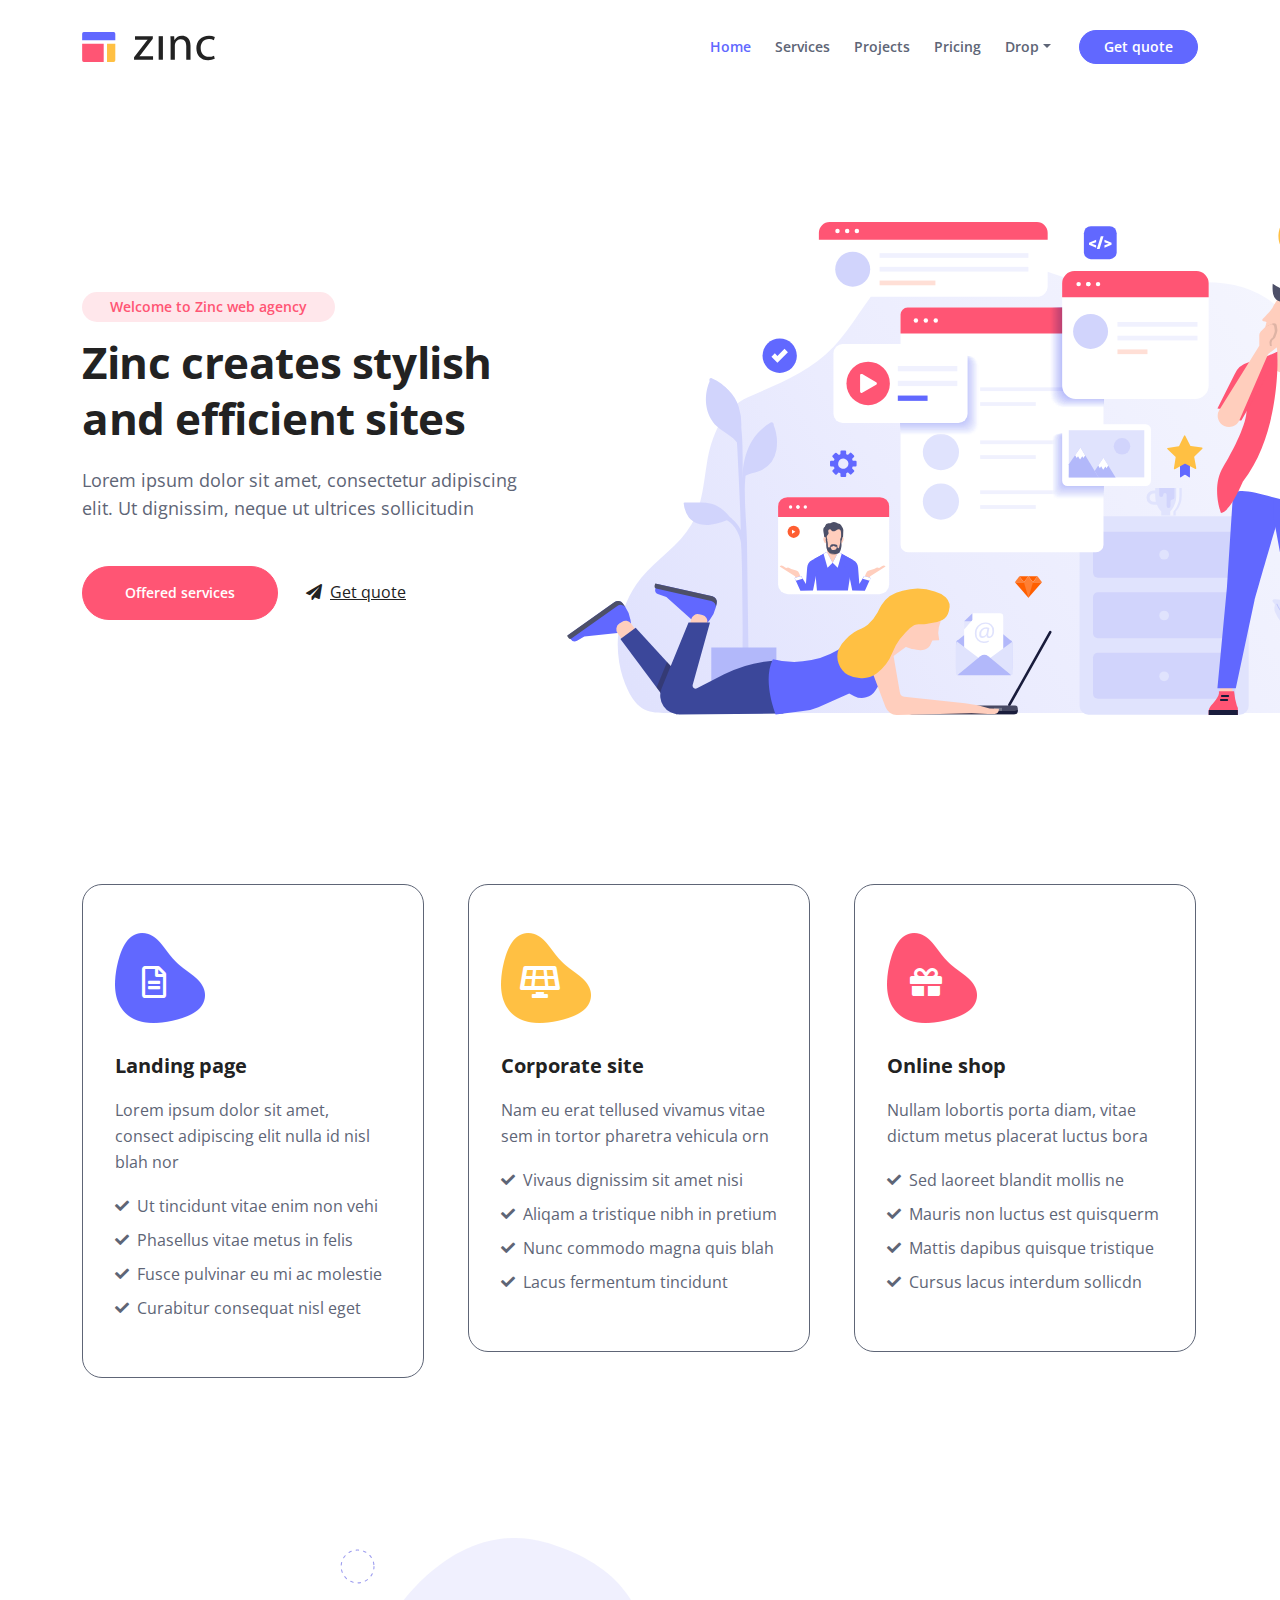
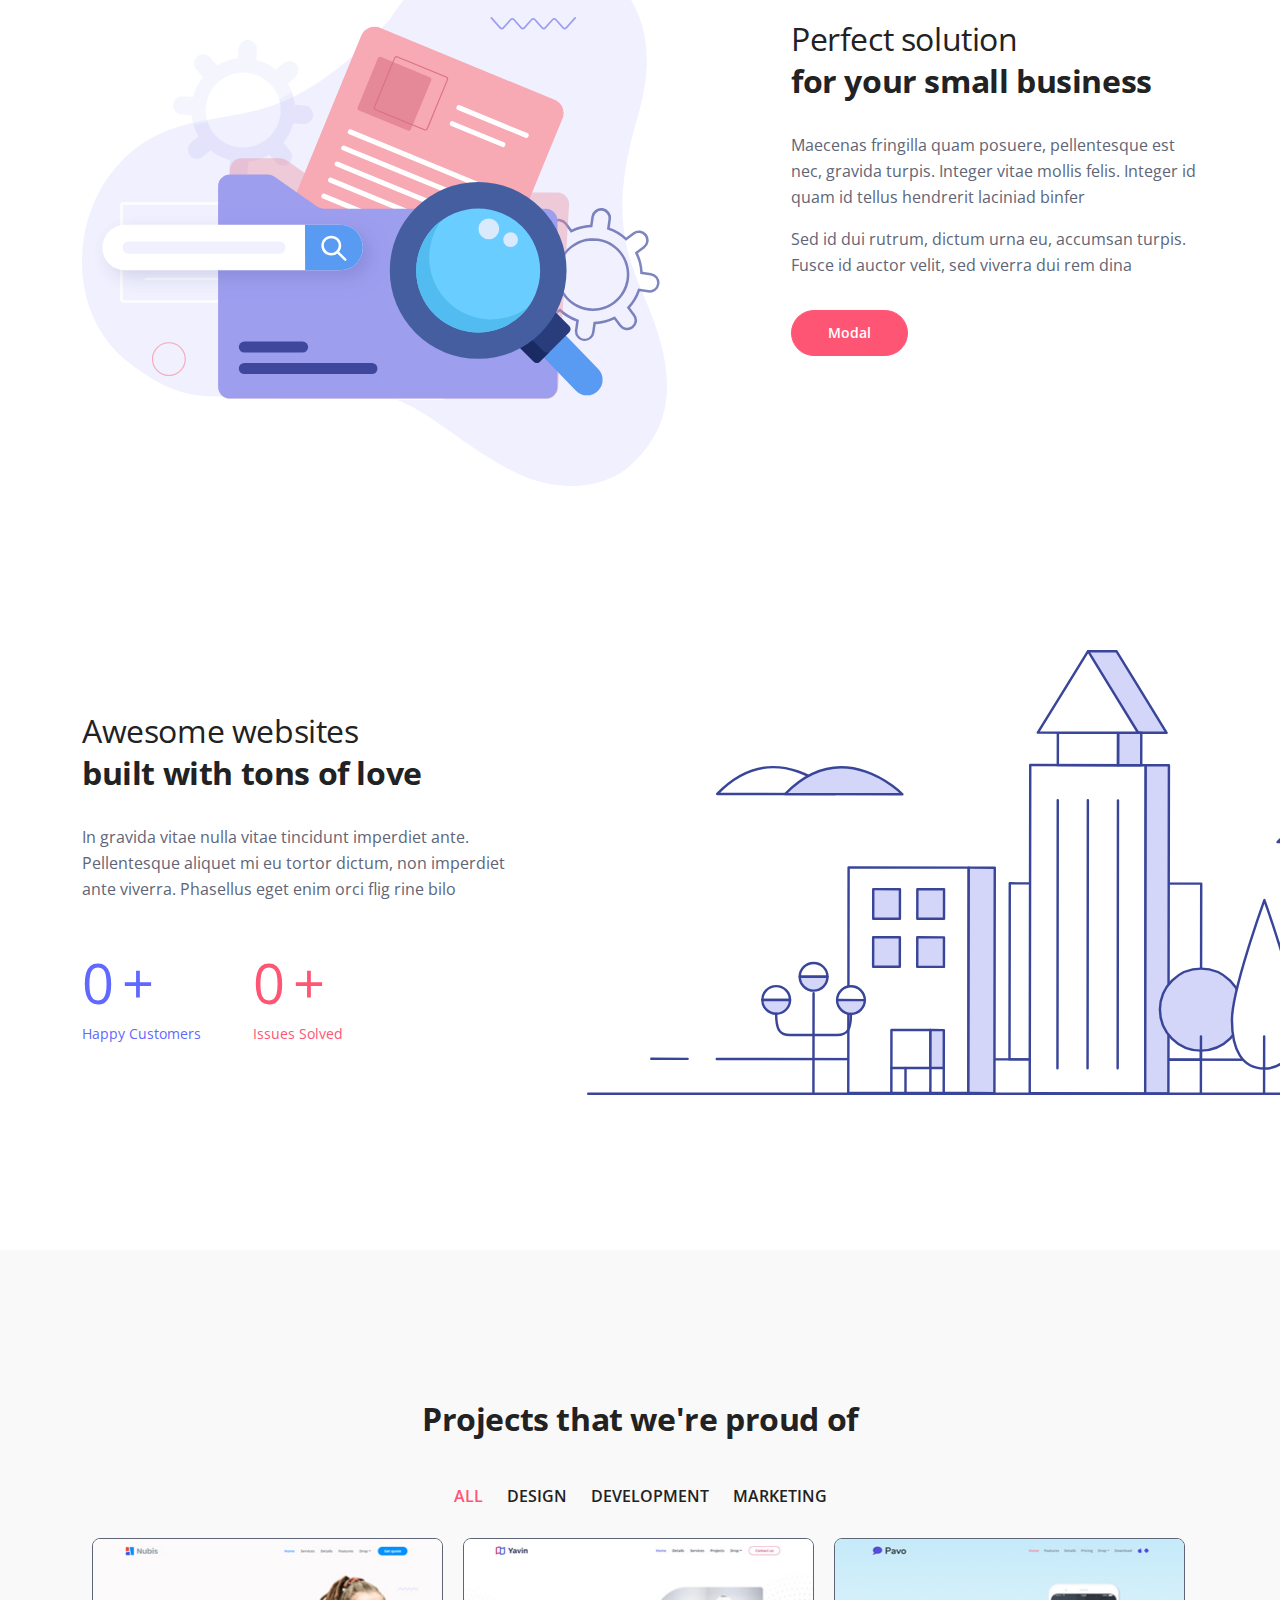
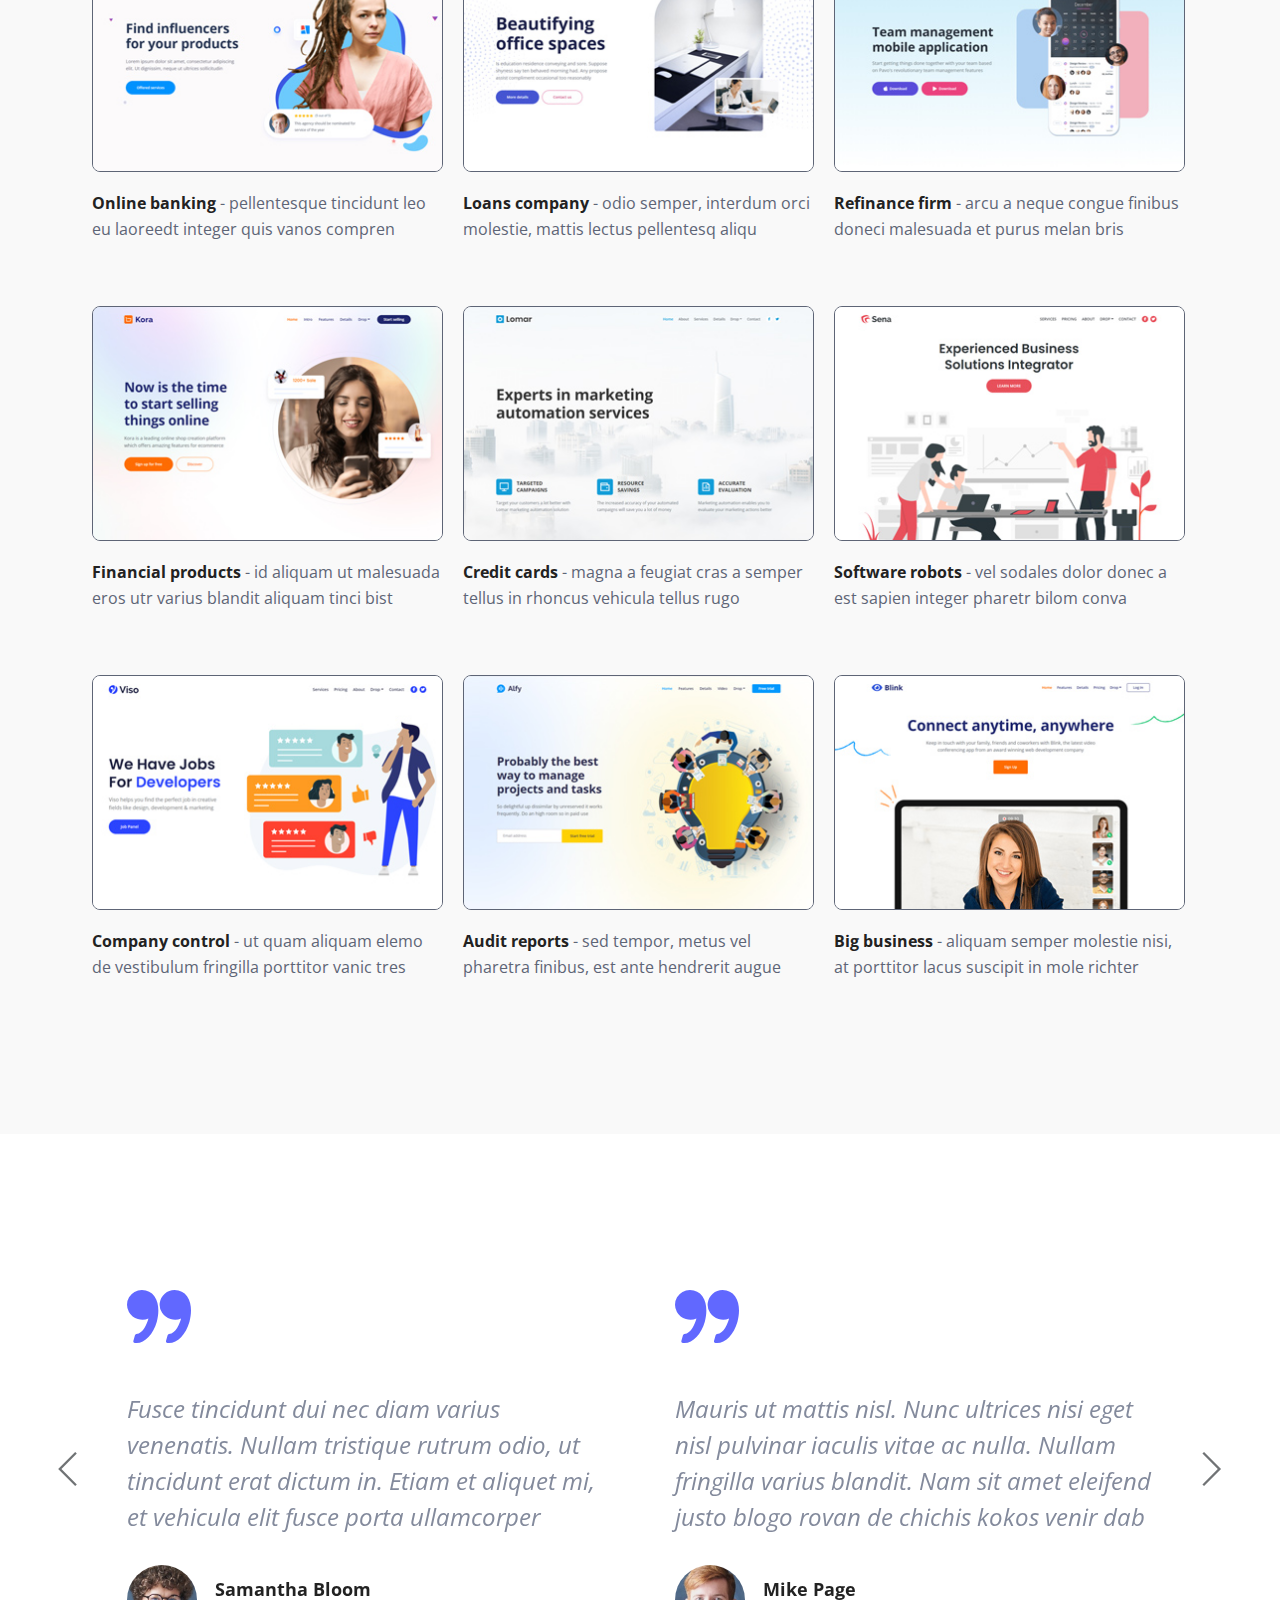
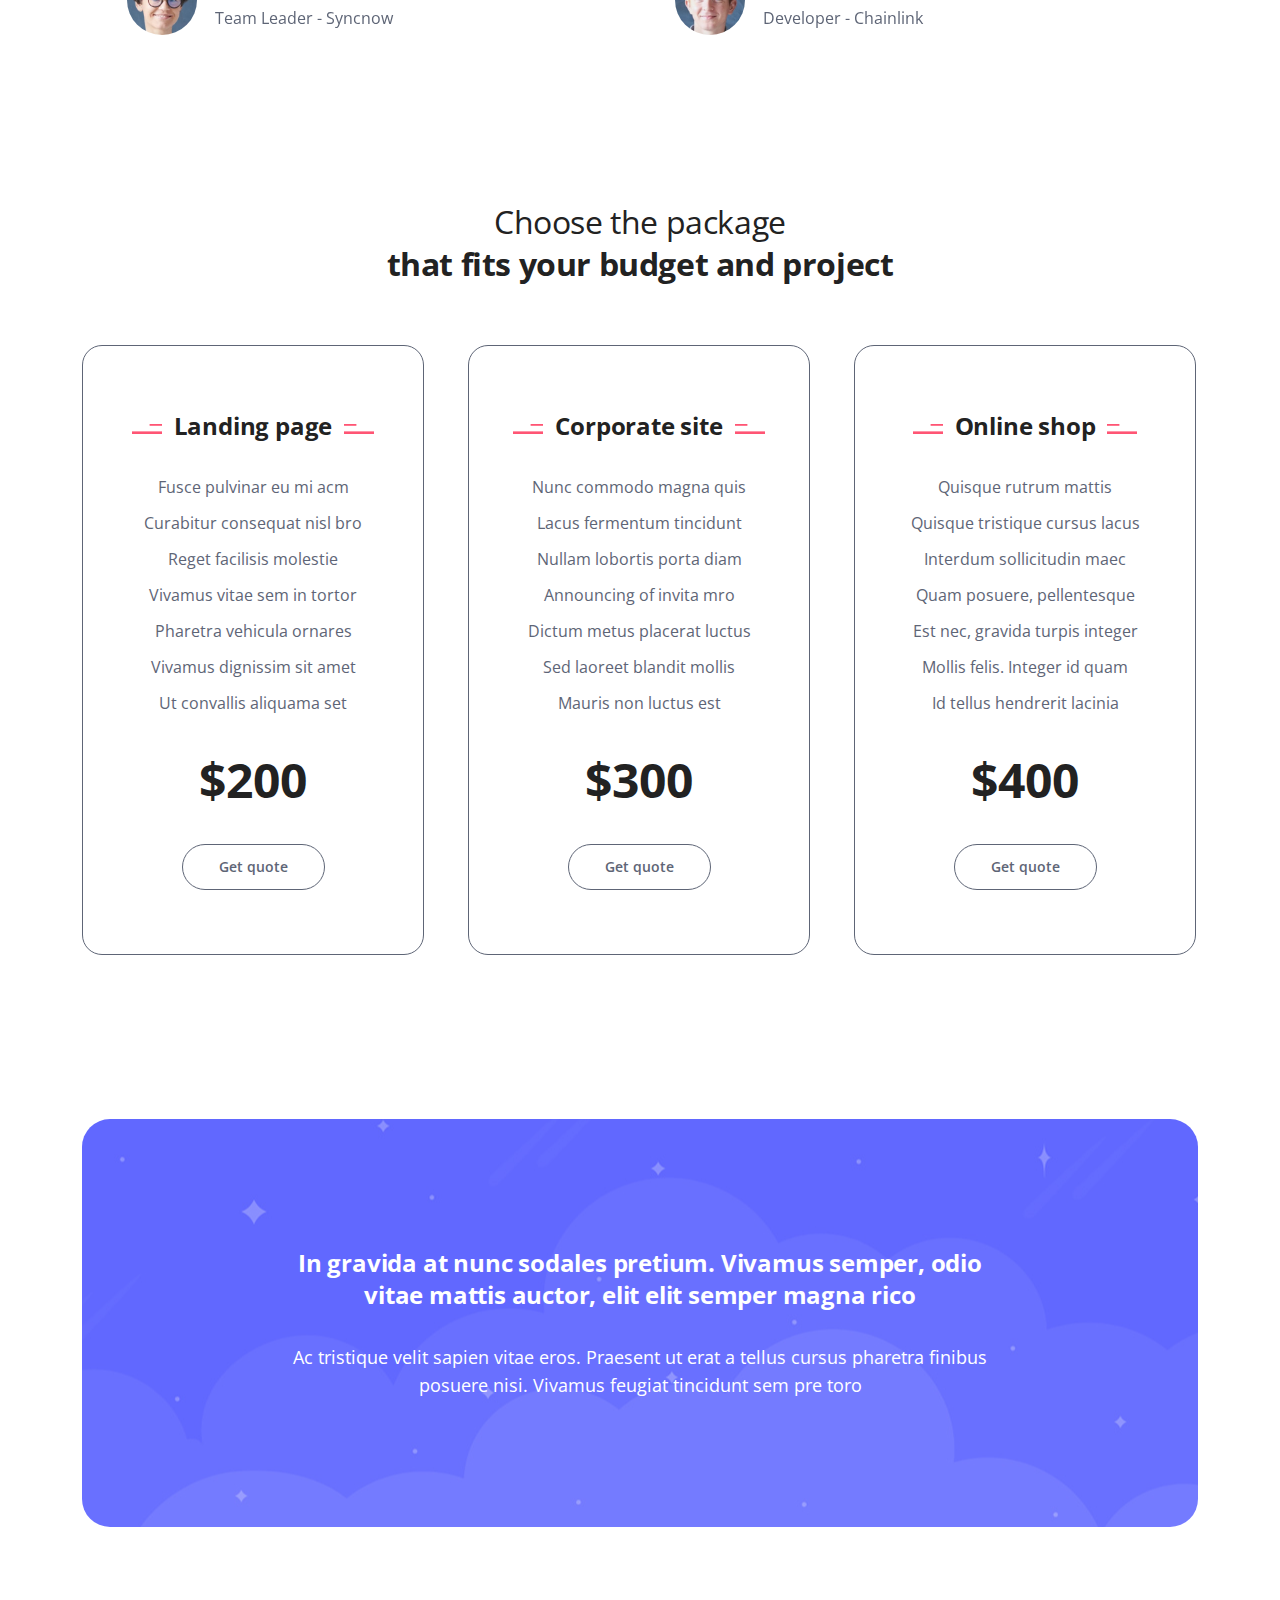
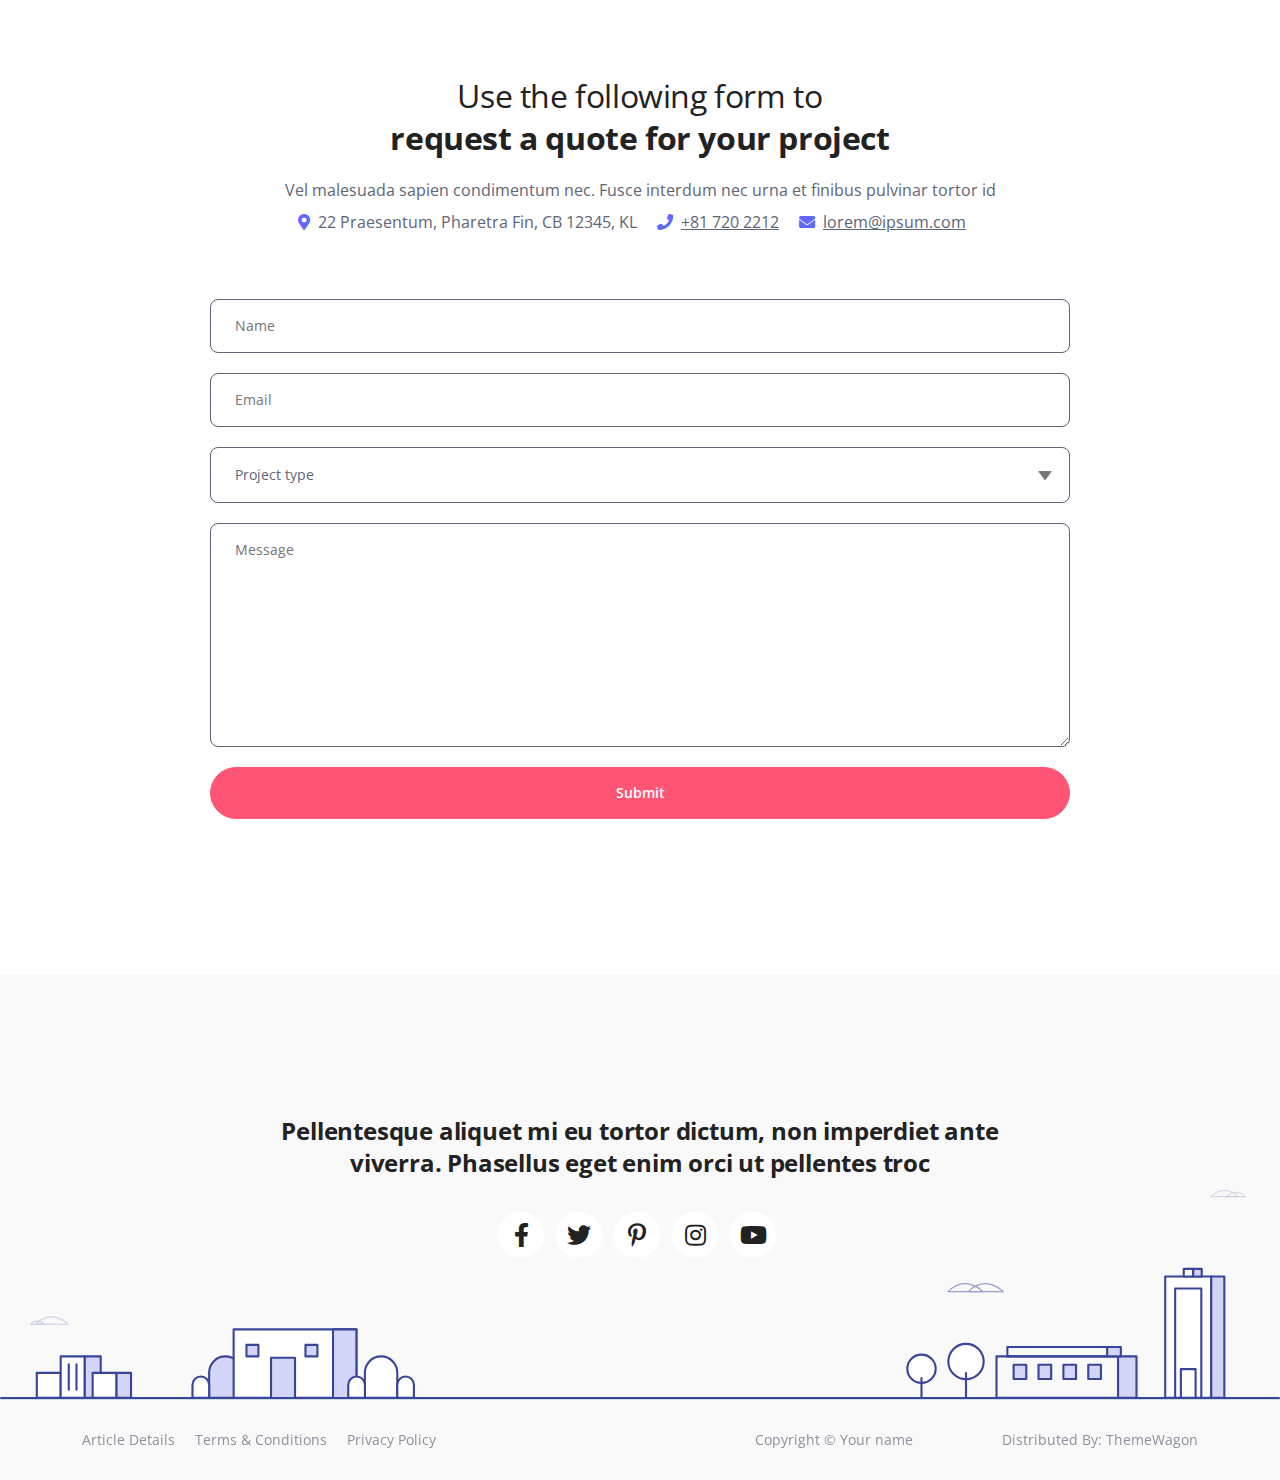
==== index.html @ b03bcdea "Initialized" ====
<!DOCTYPE html>
<html lang="en">
<head>
    <meta charset="utf-8">
    <meta name="viewport" content="width=device-width, initial-scale=1, shrink-to-fit=no">
    
    <!-- SEO Meta Tags -->
    <meta name="description" content="Your description">
    <meta name="author" content="Your name">

    <!-- OG Meta Tags to improve the way the post looks when you share the page on Facebook, Twitter, LinkedIn -->
	<meta property="og:site_name" content="" /> <!-- website name -->
	<meta property="og:site" content="" /> <!-- website link -->
	<meta property="og:title" content=""/> <!-- title shown in the actual shared post -->
	<meta property="og:description" content="" /> <!-- description shown in the actual shared post -->
	<meta property="og:image" content="" /> <!-- image link, make sure it's jpg -->
	<meta property="og:url" content="" /> <!-- where do you want your post to link to -->
	<meta name="twitter:card" content="summary_large_image"> <!-- to have large image post format in Twitter -->

    <!-- Webpage Title -->
    <title>Zinc Webpage Title</title>
    
    <!-- Styles -->
    <link href="https://fonts.googleapis.com/css2?family=Open+Sans:ital,wght@0,400;0,600;0,700;1,400&display=swap" rel="stylesheet">
    <link href="css/bootstrap.min.css" rel="stylesheet">
    <link href="css/fontawesome-all.min.css" rel="stylesheet">
    <link href="css/swiper.css" rel="stylesheet">
	<link href="css/styles.css" rel="stylesheet">
	
	<!-- Favicon  -->
    <link rel="icon" href="images/favicon.png">
</head>
<body data-bs-spy="scroll" data-bs-target="#navbarExample">
    
    <!-- Navigation -->
    <nav id="navbarExample" class="navbar navbar-expand-lg fixed-top navbar-light" aria-label="Main navigation">
        <div class="container">

            <!-- Image Logo -->
            <a class="navbar-brand logo-image" href="index.html"><img src="images/logo.svg" alt="alternative"></a> 

            <!-- Text Logo - Use this if you don't have a graphic logo -->
            <!-- <a class="navbar-brand logo-text" href="index.html">Zinc</a> -->

            <button class="navbar-toggler p-0 border-0" type="button" id="navbarSideCollapse" aria-label="Toggle navigation">
                <span class="navbar-toggler-icon"></span>
            </button>

            <div class="navbar-collapse offcanvas-collapse" id="navbarsExampleDefault">
                <ul class="navbar-nav ms-auto navbar-nav-scroll">
                    <li class="nav-item">
                        <a class="nav-link active" aria-current="page" href="#header">Home</a>
                    </li>
                    <li class="nav-item">
                        <a class="nav-link" href="#services">Services</a>
                    </li>
                    <li class="nav-item">
                        <a class="nav-link" href="#projects">Projects</a>
                    </li>
                    <li class="nav-item">
                        <a class="nav-link" href="#pricing">Pricing</a>
                    </li>
                    <li class="nav-item dropdown">
                        <a class="nav-link dropdown-toggle" href="#" id="dropdown01" data-bs-toggle="dropdown" aria-expanded="false">Drop</a>
                        <ul class="dropdown-menu" aria-labelledby="dropdown01">
                            <li><a class="dropdown-item" href="article.html">Article Details</a></li>
                            <li><div class="dropdown-divider"></div></li>
                            <li><a class="dropdown-item" href="terms.html">Terms Conditions</a></li>
                            <li><div class="dropdown-divider"></div></li>
                            <li><a class="dropdown-item" href="privacy.html">Privacy Policy</a></li>
                        </ul>
                    </li>
                </ul>
                <span class="nav-item">
                    <a class="btn-solid-sm" href="#contact">Get quote</a>
                </span>
            </div> <!-- end of navbar-collapse -->
        </div> <!-- end of container -->
    </nav> <!-- end of navbar -->
    <!-- end of navigation -->

      
    <!-- Header -->
    <header id="header" class="header">
        <div class="container">
            <div class="row">
                <div class="col-lg-6 col-xl-5">
                    <div class="text-container">
                        <div class="section-title">Welcome to Zinc web agency</div>
                        <h1 class="h1-large">Zinc creates stylish and efficient sites</h1>
                        <p class="p-large">Lorem ipsum dolor sit amet, consectetur adipiscing elit. Ut dignissim, neque ut ultrices sollicitudin</p>
                        <a class="btn-solid-lg" href="#services">Offered services</a>
                        <a class="quote" href="#contact"><i class="fas fa-paper-plane"></i>Get quote</a>
                    </div> <!-- end of text-container -->
                </div> <!-- end of col -->
                <div class="col-lg-6 col-xl-7">
                    <div class="image-container">
                        <img class="img-fluid" src="images/header-illustration.svg" alt="alternative">
                    </div> <!-- end of image-container -->
                </div> <!-- end of col -->
            </div> <!-- end of row -->
        </div> <!-- end of container -->
    </header> <!-- end of header -->
    <!-- end of header -->


    <!-- Services -->
    <div id="services" class="cards-1">
        <div class="container">
            <div class="row">
                <div class="col-lg-12">
                    
                    <!-- Card -->
                    <div class="card">
                        <div class="card-icon blue">
                            <span class="far fa-file-alt"></span>
                        </div>
                        <div class="card-body">
                            <h5 class="card-title">Landing page</h5>
                            <p>Lorem ipsum dolor sit amet, consect adipiscing elit nulla id nisl blah nor</p>
                            <ul class="list-unstyled li-space-lg">
                                <li class="d-flex">
                                    <i class="fas fa-check"></i>
                                    <div class="flex-grow-1">Ut tincidunt vitae enim non vehi</div>
                                </li>
                                <li class="d-flex">
                                    <i class="fas fa-check"></i>
                                    <div class="flex-grow-1">Phasellus vitae metus in felis</div>
                                </li>
                                <li class="d-flex">
                                    <i class="fas fa-check"></i>
                                    <div class="flex-grow-1">Fusce pulvinar eu mi ac molestie</div>
                                </li>
                                <li class="d-flex">
                                    <i class="fas fa-check"></i>
                                    <div class="flex-grow-1">Curabitur consequat nisl eget</div>
                                </li>
                            </ul>
                        </div>
                    </div>
                    <!-- end of card -->

                    <!-- Card -->
                    <div class="card">
                        <div class="card-icon yellow">
                            <span class="fas fa-solar-panel"></span>
                        </div>
                        <div class="card-body">
                            <h5 class="card-title">Corporate site</h5>
                            <p>Nam eu erat tellused vivamus vitae sem in tortor pharetra vehicula orn</p>
                            <ul class="list-unstyled li-space-lg">
                                <li class="d-flex">
                                    <i class="fas fa-check"></i>
                                    <div class="flex-grow-1">Vivaus dignissim sit amet nisi</div>
                                </li>
                                <li class="d-flex">
                                    <i class="fas fa-check"></i>
                                    <div class="flex-grow-1">Aliqam a tristique nibh in pretium</div>
                                </li>
                                <li class="d-flex">
                                    <i class="fas fa-check"></i>
                                    <div class="flex-grow-1">Nunc commodo magna quis blah</div>
                                </li>
                                <li class="d-flex">
                                    <i class="fas fa-check"></i>
                                    <div class="flex-grow-1">Lacus fermentum tincidunt</div>
                                </li>
                            </ul>
                        </div>
                    </div>
                    <!-- end of card -->

                    <!-- Card -->
                    <div class="card">
                        <div class="card-icon red">
                            <span class="fas fa-gift"></span>
                        </div>
                        <div class="card-body">
                            <h5 class="card-title">Online shop</h5>
                            <p>Nullam lobortis porta diam, vitae dictum metus placerat luctus bora</p>
                            <ul class="list-unstyled li-space-lg">
                                <li class="d-flex">
                                    <i class="fas fa-check"></i>
                                    <div class="flex-grow-1">Sed laoreet blandit mollis ne</div>
                                </li>
                                <li class="d-flex">
                                    <i class="fas fa-check"></i>
                                    <div class="flex-grow-1">Mauris non luctus est quisquerm</div>
                                </li>
                                <li class="d-flex">
                                    <i class="fas fa-check"></i>
                                    <div class="flex-grow-1">Mattis dapibus quisque tristique</div>
                                </li>
                                <li class="d-flex">
                                    <i class="fas fa-check"></i>
                                    <div class="flex-grow-1">Cursus lacus interdum sollicdn</div>
                                </li>
                            </ul>
                        </div>
                    </div>
                    <!-- end of card -->

                </div> <!-- end of col -->
            </div> <!-- end of row -->
        </div> <!-- end of container -->
    </div> <!-- end of cards-1 -->
    <!-- end of services -->


    <!-- Details 1 -->
    <div id="details" class="basic-1">
        <div class="container">
            <div class="row">
                <div class="col-lg-6 col-xl-7">
                    <div class="image-container">
                        <img class="img-fluid" src="images/details-1.svg" alt="alternative">
                    </div> <!-- end of image-container -->
                </div> <!-- end of col -->
                <div class="col-lg-6 col-xl-5">
                    <div class="text-container">
                        <h2><span>Perfect solution</span><br> for your small business</h2>
                        <p>Maecenas fringilla quam posuere, pellentesque est nec, gravida turpis. Integer vitae mollis felis. Integer id quam id tellus hendrerit laciniad binfer</p>
                        <p>Sed id dui rutrum, dictum urna eu, accumsan turpis. Fusce id auctor velit, sed viverra dui rem dina</p>
                        <a class="btn-solid-reg" data-bs-toggle="modal" data-bs-target="#staticBackdrop">Modal</a>
                    </div> <!-- end of text-container -->
                </div> <!-- end of col -->
            </div> <!-- end of row -->
        </div> <!-- end of container -->
    </div> <!-- end of basic-1 -->
    <!-- end of details 1 -->


    <!-- Details Modal -->
    <div id="staticBackdrop" class="modal fade" tabindex="-1" aria-hidden="true">
        <div class="modal-dialog">
            <div class="modal-content">
                <div class="row">
                    <button type="button" class="btn-close" data-bs-dismiss="modal" aria-label="Close"></button>
                    <div class="col-lg-8">
                        <div class="image-container">
                            <img class="img-fluid" src="images/details-modal.jpg" alt="alternative">
                        </div> <!-- end of image-container -->
                    </div> <!-- end of col -->
                    <div class="col-lg-4">
                        <h3>Goals Setting</h3>
                        <hr>
                        <p>In gravida at nunc sodales pretium. Vivamus semper, odio vitae mattis auctor, elit elit semper magna ac tum nico vela spider</p>
                        <h4>User Feedback</h4>
                        <p>Sapien vitae eros. Praesent ut erat a tellus posuere nisi more thico cursus pharetra finibus posuere nisi. Vivamus feugiat</p>
                        <ul class="list-unstyled li-space-lg">
                            <li class="d-flex">
                                <i class="fas fa-chevron-right"></i>
                                <div class="flex-grow-1">Tincidunt sem vel brita bet mala</div>
                            </li>
                            <li class="d-flex">
                                <i class="fas fa-chevron-right"></i>
                                <div class="flex-grow-1">Sapien condimentum sacoz sil necr</div>
                            </li>
                            <li class="d-flex">
                                <i class="fas fa-chevron-right"></i>
                                <div class="flex-grow-1">Fusce interdum nec ravon fro urna</div>
                            </li>
                            <li class="d-flex">
                                <i class="fas fa-chevron-right"></i>
                                <div class="flex-grow-1">Integer pulvinar biolot bat tortor</div>
                            </li>
                            <li class="d-flex">
                                <i class="fas fa-chevron-right"></i>
                                <div class="flex-grow-1">Id ultricies fringilla fangor raq trinit</div>
                            </li>
                        </ul>
                        <a id="modalCtaBtn" class="btn-solid-reg" href="#">Details</a>
                        <button type="button" class="btn-outline-reg" data-bs-dismiss="modal">Close</button>
                    </div> <!-- end of col -->
                </div> <!-- end of row -->
            </div> <!-- end of modal-content -->
        </div> <!-- end of modal-dialog -->
    </div> <!-- end of modal -->
    <!-- end of details modal -->


    <!-- Details 2 -->
    <div class="counter">
        <div class="container">
            <div class="row">
                <div class="col-lg-6 col-xl-5">
                    <div class="text-container">
                        <h2><span>Awesome websites</span><br> built with tons of love</h2>
                        <p>In gravida vitae nulla vitae tincidunt imperdiet ante. Pellentesque aliquet mi eu tortor dictum, non imperdiet ante viverra. Phasellus eget enim orci flig rine bilo</p>
                        
                        <!-- Counter -->
                        <div class="counter-container">
                            <div class="counter-cell">
                                <div data-purecounter-start="0" data-purecounter-end="1250" data-purecounter-duration="2" class="purecounter">1</div>
                                <div class="counter-info">Happy Customers</div>
                            </div> <!-- end of counter-cell -->
                            <div class="counter-cell red">
                                <div data-purecounter-start="0" data-purecounter-end="1380" data-purecounter-duration="2" class="purecounter">1</div>
                                <div class="counter-info">Issues Solved</div>
                            </div> <!-- end of counter-cell -->
                        </div> <!-- end of counter-container -->
                        <!-- end of counter -->

                    </div> <!-- end of text-container -->
                </div> <!-- end of col -->
                <div class="col-lg-6 col-xl-7">
                    <div class="image-container">
                        <img class="img-fluid" src="images/details-2.svg" alt="alternative">
                    </div> <!-- end of image-container -->
                </div> <!-- end of col -->
            </div> <!-- end of row -->
        </div> <!-- end of container -->
    </div> <!-- end of counter -->
    <!-- end of details 2 -->


    <!-- Projects -->
	<div id="projects" class="filter bg-gray">
		<div class="container">
            <div class="row">
                <div class="col-lg-12">
                    <h2 class="h2-heading">Projects that we're proud of</h2>
                </div> <!-- end of col -->
            </div> <!-- end of row -->
            <div class="row">
                <div class="col-lg-12">
                    
                    <!-- Filter -->
                    <div class="button-group filters-button-group">
                        <button class="button is-checked" data-filter="*">ALL</button>
                        <button class="button" data-filter=".design">DESIGN</button>
                        <button class="button" data-filter=".development">DEVELOPMENT</button>
                        <button class="button" data-filter=".marketing">MARKETING</button>
                    </div> <!-- end of button group -->
                    <div class="grid">
                        <div class="element-item development">
                            <a href="article.html">
                                <img class="img-fluid" src="images/project-1.jpg" alt="alternative">
                                <p><strong>Online banking</strong> - pellentesque tincidunt leo eu laoreedt integer quis vanos compren</p>
                            </a>
                        </div>
                        <div class="element-item development">
                            <a href="article.html">
                                <img class="img-fluid" src="images/project-2.jpg" alt="alternative">
                                <p><strong>Loans company</strong> - odio semper, interdum orci molestie, mattis lectus pellentesq aliqu</p>
                            </a>
                        </div>
                        <div class="element-item development">
                            <a href="article.html">
                                <img class="img-fluid" src="images/project-3.jpg" alt="alternative">
                                <p><strong>Refinance firm</strong> - arcu a neque congue finibus doneci malesuada et purus melan bris</p>
                            </a>
                        </div>
                        <div class="element-item design development">
                            <a href="article.html">
                                <img class="img-fluid" src="images/project-4.jpg" alt="alternative">
                                <p><strong>Financial products</strong> - id aliquam ut malesuada eros utr varius blandit aliquam tinci bist</p>
                            </a>
                        </div>
                        <div class="element-item design development">
                            <a href="article.html">
                                <img class="img-fluid" src="images/project-5.jpg" alt="alternative">
                                <p><strong>Credit cards</strong> - magna a feugiat cras a semper tellus in rhoncus vehicula tellus rugo</p>
                            </a>
                        </div>
                        <div class="element-item design marketing">
                            <a href="article.html">
                                <img class="img-fluid" src="images/project-6.jpg" alt="alternative">
                                <p><strong>Software robots</strong> - vel sodales dolor donec a est sapien integer pharetr bilom conva</p>
                            </a>
                        </div>
                        <div class="element-item design marketing">
                            <a href="article.html">
                                <img class="img-fluid" src="images/project-7.jpg" alt="alternative">
                                <p><strong>Company control</strong> - ut quam aliquam elemo de vestibulum fringilla porttitor vanic tres</p>
                            </a>
                        </div>
                        <div class="element-item design marketing">
                            <a href="article.html">
                                <img class="img-fluid" src="images/project-8.jpg" alt="alternative">
                                <p><strong>Audit reports</strong> - sed tempor, metus vel pharetra finibus, est ante hendrerit augue</p>
                            </a>
                        </div>
                        <div class="element-item design marketing">
                            <a href="article.html">
                                <img class="img-fluid" src="images/project-9.jpg" alt="alternative">
                                <p><strong>Big business</strong> - aliquam semper molestie nisi, at porttitor lacus suscipit in mole richter</p>
                            </a>
                        </div>
                    </div> <!-- end of grid -->
                    <!-- end of filter -->
                    
                </div> <!-- end of col -->
            </div> <!-- end of row -->
		</div> <!-- end of container -->
    </div> <!-- end of filter -->
    <!-- end of projects -->


    <!-- Testimonials -->
    <div class="slider-1">
        <div class="container">
            <div class="row">
                <div class="col-lg-12">

                    <!-- Card Slider -->
                    <div class="slider-container">
                        <div class="swiper-container card-slider">
                            <div class="swiper-wrapper">
                                
                                <!-- Slide -->
                                <div class="swiper-slide">
                                    <div class="card">
                                        <img class="quotes" src="images/quotes.svg" alt="alternative">
                                        <div class="card-body">
                                            <p class="testimonial-text">Fusce tincidunt dui nec diam varius venenatis. Nullam tristique rutrum odio, ut tincidunt erat dictum in. Etiam et aliquet mi, et vehicula elit fusce porta ullamcorper</p>
                                            <div class="details">
                                                <img class="testimonial-image" src="images/testimonial-1.jpg" alt="alternative">
                                                <div class="text">
                                                    <div class="testimonial-author">Samantha Bloom</div>
                                                    <div class="occupation">Team Leader - Syncnow</div>
                                                </div> <!-- end of text -->
                                            </div> <!-- end of testimonial-details -->
                                        </div>
                                    </div> 
                                </div> <!-- end of swiper-slide -->
                                <!-- end of slide -->

                                <!-- Slide -->
                                <div class="swiper-slide">
                                    <div class="card">
                                        <img class="quotes" src="images/quotes.svg" alt="alternative">
                                        <div class="card-body">
                                            <p class="testimonial-text">Mauris ut mattis nisl. Nunc ultrices nisi eget nisl pulvinar iaculis vitae ac nulla. Nullam fringilla varius blandit. Nam sit amet eleifend justo blogo rovan de chichis kokos venir dab</p>
                                            <div class="details">
                                                <img class="testimonial-image" src="images/testimonial-2.jpg" alt="alternative">
                                                <div class="text">
                                                    <div class="testimonial-author">Mike Page</div>
                                                    <div class="occupation">Developer - Chainlink</div>
                                                </div> <!-- end of text -->
                                            </div> <!-- end of testimonial-details -->
                                        </div>
                                    </div> 
                                </div> <!-- end of swiper-slide -->
                                <!-- end of slide -->

                                <!-- Slide -->
                                <div class="swiper-slide">
                                    <div class="card">
                                        <img class="quotes" src="images/quotes.svg" alt="alternative">
                                        <div class="card-body">
                                            <p class="testimonial-text">Nam sit amet eleifend justo. Aliquam sit amet lacinia enim, eget facilisis ex. Ut pretium cursus eleifend. Integer feugiat malesuada quam vel basil venis proca jilo</p>
                                            <div class="details">
                                                <img class="testimonial-image" src="images/testimonial-3.jpg" alt="alternative">
                                                <div class="text">
                                                    <div class="testimonial-author">Mary Longhorn</div>
                                                    <div class="occupation">Manager - Firstdev</div>
                                                </div> <!-- end of text -->
                                            </div> <!-- end of testimonial-details -->
                                        </div>
                                    </div> 
                                </div> <!-- end of swiper-slide -->
                                <!-- end of slide -->

                                <!-- Slide -->
                                <div class="swiper-slide">
                                    <div class="card">
                                        <img class="quotes" src="images/quotes.svg" alt="alternative">
                                        <div class="card-body">
                                            <p class="testimonial-text">Lorem ipsum dolor sit amet, consectetur ing elit. Nulla id nisl tempus risus facilisis efficr ut tincidunt vitae enim non vehicula. Phases vitae metus in felis gravida ultrices zimbo</p>
                                            <div class="details">
                                                <img class="testimonial-image" src="images/testimonial-4.jpg" alt="alternative">
                                                <div class="text">
                                                    <div class="testimonial-author">Ronny Drummer</div>
                                                    <div class="occupation">Designer - Sawdust</div>
                                                </div> <!-- end of text -->
                                            </div> <!-- end of testimonial-details -->
                                        </div>
                                    </div> 
                                </div> <!-- end of swiper-slide -->
                                <!-- end of slide -->

                            </div> <!-- end of swiper-wrapper -->
        
                            <!-- Add Arrows -->
                            <div class="swiper-button-next"></div>
                            <div class="swiper-button-prev"></div>
                            <!-- end of add arrows -->
        
                        </div> <!-- end of swiper-container -->
                    </div> <!-- end of slider-container -->
                    <!-- end of card slider -->

                </div> <!-- end of col -->
            </div> <!-- end of row -->
        </div> <!-- end of container -->
    </div> <!-- end of slider-1 -->
    <!-- end of testimonials -->


    <!-- Pricing -->
    <div id="pricing" class="cards-2">
        <div class="container">
            <div class="row">
                <div class="col-lg-12">
                    <h2 class="h2-heading"><span>Choose the package</span><br> that fits your budget and project</h2>
                </div> <!-- end of col -->
            </div> <!-- end of row -->
            <div class="row">
                <div class="col-lg-12">
                    
                    <!-- Card -->
                    <div class="card">
                        <div class="card-body">
                            <div class="card-title">
                                <img class="decoration-lines" src="images/decoration-lines.svg" alt="alternative"><span>Landing page</span><img class="decoration-lines flipped" src="images/decoration-lines.svg" alt="alternative">
                            </div>
                            <ul class="list-unstyled li-space-lg">
                                <li>Fusce pulvinar eu mi acm</li>
                                <li>Curabitur consequat nisl bro</li>
                                <li>Reget facilisis molestie</li>
                                <li>Vivamus vitae sem in tortor</li>
                                <li>Pharetra vehicula ornares</li>
                                <li>Vivamus dignissim sit amet</li>
                                <li>Ut convallis aliquama set</li>
                            </ul>
                            <div class="price">$200</div>
                            <a href="#contact" class="btn-outline-reg">Get quote</a>
                        </div>
                    </div>
                    <!-- end of card -->

                    <!-- Card -->
                    <div class="card">
                        <div class="card-body">
                            <div class="card-title">
                                <img class="decoration-lines" src="images/decoration-lines.svg" alt="alternative"><span>Corporate site</span><img class="decoration-lines flipped" src="images/decoration-lines.svg" alt="alternative">
                            </div>
                            <ul class="list-unstyled li-space-lg">
                                <li>Nunc commodo magna quis</li>
                                <li>Lacus fermentum tincidunt</li>
                                <li>Nullam lobortis porta diam</li>
                                <li>Announcing of invita mro</li>
                                <li>Dictum metus placerat luctus</li>
                                <li>Sed laoreet blandit mollis</li>
                                <li>Mauris non luctus est</li>
                            </ul>
                            <div class="price">$300</div>
                            <a href="#contact" class="btn-outline-reg">Get quote</a>
                        </div>
                    </div>
                    <!-- end of card -->

                    <!-- Card -->
                    <div class="card">
                        <div class="card-body">
                            <div class="card-title">
                                <img class="decoration-lines" src="images/decoration-lines.svg" alt="alternative"><span>Online shop</span><img class="decoration-lines flipped" src="images/decoration-lines.svg" alt="alternative">
                            </div>
                            <ul class="list-unstyled li-space-lg">
                                <li>Quisque rutrum mattis</li>
                                <li>Quisque tristique cursus lacus</li>
                                <li>Interdum sollicitudin maec</li>
                                <li>Quam posuere, pellentesque</li>
                                <li>Est nec, gravida turpis integer</li>
                                <li>Mollis felis. Integer id quam</li>
                                <li>Id tellus hendrerit lacinia</li>
                            </ul>
                            <div class="price">$400</div>
                            <a href="#contact" class="btn-outline-reg">Get quote</a>
                        </div>
                    </div>
                    <!-- end of card -->

                </div> <!-- end of col -->
            </div> <!-- end of row -->
        </div> <!-- end of container -->
    </div> <!-- end of cards-2 -->
    <!-- end of pricing -->


    <!-- Invitation -->
    <div class="basic-2">
        <div class="container">
            <div class="row">
                <div class="col-lg-12">
                    <div class="text-container">
                        <h4>In gravida at nunc sodales pretium. Vivamus semper, odio vitae mattis auctor, elit elit semper magna rico</h4>
                        <p class="p-large">Ac tristique velit sapien vitae eros. Praesent ut erat a tellus cursus pharetra finibus posuere nisi. Vivamus feugiat tincidunt sem pre toro</p>
                    </div> <!-- end of text-container -->
                </div> <!-- end of col -->
            </div> <!-- end of row -->
        </div> <!-- end of container -->
    </div> <!-- end of basic-2 -->
    <!-- end of invitation -->


    <!-- Contact -->
    <div id="contact" class="form-1">
        <div class="container">
            <div class="row">
                <div class="col-lg-12">
                    <h2 class="h2-heading"><span>Use the following form to</span><br> request a quote for your project</h2>
                    <p class="p-heading">Vel malesuada sapien condimentum nec. Fusce interdum nec urna et finibus pulvinar tortor id</p>
                    <ul class="list-unstyled li-space-lg">
                        <li><i class="fas fa-map-marker-alt"></i> &nbsp;22 Praesentum, Pharetra Fin, CB 12345, KL</li>
                        <li><i class="fas fa-phone"></i> &nbsp;<a href="tel:00817202212">+81 720 2212</a></li>
                        <li><i class="fas fa-envelope"></i> &nbsp;<a href="mailto:lorem@ipsum.com">lorem@ipsum.com</a></li>
                    </ul>
                </div> <!-- end of col -->
            </div> <!-- end of row -->
            <div class="row">
                <div class="col-lg-10 offset-lg-1">
                    
                    <!-- Contact Form -->
                    <form>
                        <div class="form-group">
                            <input type="text" class="form-control-input" placeholder="Name" required>
                        </div>
                        <div class="form-group">
                            <input type="email" class="form-control-input" placeholder="Email" required>
                        </div>
                        <div class="form-group">
                            <select class="form-control-select" required>
                                <option class="select-option" value="" disabled selected>Project type</option>
                                <option class="select-option" value="Company Website">Company Website</option>
                                <option class="select-option" value="Landing Page">Landing Page</option>
                                <option class="select-option" value="Online Shop">Online Shop</option>
                            </select>
                        </div>
                        <div class="form-group">
                            <textarea class="form-control-textarea" placeholder="Message" required></textarea>
                        </div>
                        <div class="form-group">
                            <button type="submit" class="form-control-submit-button">Submit</button>
                        </div>
                    </form>
                    <!-- end of contact form -->

                </div> <!-- end of col -->
            </div> <!-- end of row -->
        </div> <!-- end of container -->
    </div> <!-- end of form-1 -->
    <!-- end of contact -->


    <!-- Footer -->
    <div class="footer bg-gray">
        <img class="decoration-city" src="images/decoration-city.svg" alt="alternative">
        <div class="container">
            <div class="row">
                <div class="col-lg-12">
                    <h4>Pellentesque aliquet mi eu tortor dictum, non imperdiet ante viverra. Phasellus eget enim orci ut pellentes troc</h4>
                    <div class="social-container">
                        <span class="fa-stack">
                            <a href="#your-link">
                                <i class="fas fa-circle fa-stack-2x"></i>
                                <i class="fab fa-facebook-f fa-stack-1x"></i>
                            </a>
                        </span>
                        <span class="fa-stack">
                            <a href="#your-link">
                                <i class="fas fa-circle fa-stack-2x"></i>
                                <i class="fab fa-twitter fa-stack-1x"></i>
                            </a>
                        </span>
                        <span class="fa-stack">
                            <a href="#your-link">
                                <i class="fas fa-circle fa-stack-2x"></i>
                                <i class="fab fa-pinterest-p fa-stack-1x"></i>
                            </a>
                        </span>
                        <span class="fa-stack">
                            <a href="#your-link">
                                <i class="fas fa-circle fa-stack-2x"></i>
                                <i class="fab fa-instagram fa-stack-1x"></i>
                            </a>
                        </span>
                        <span class="fa-stack">
                            <a href="#your-link">
                                <i class="fas fa-circle fa-stack-2x"></i>
                                <i class="fab fa-youtube fa-stack-1x"></i>
                            </a>
                        </span>
                    </div> <!-- end of social-container -->
                </div> <!-- end of col -->
            </div> <!-- end of row -->
        </div> <!-- end of container -->
    </div> <!-- end of footer -->  
    <!-- end of footer -->


    <!-- Copyright -->
    <div class="copyright bg-gray">
        <div class="container">
            <div class="row">
                <div class="col-lg-6">
                    <ul class="list-unstyled li-space-lg p-small">
                        <li><a href="article.html">Article Details</a></li>
                        <li><a href="terms.html">Terms & Conditions</a></li>
                        <li><a href="privacy.html">Privacy Policy</a></li>
                    </ul>
                </div> <!-- end of col -->
                <div class="col-lg-3">
                    <p class="p-small statement">Copyright © <a href="#">Your name</a></p>
                </div> <!-- end of col -->
                <div class="col-lg-3">
                    <p class="p-small statement">Distributed By: <a href="https://themewagon.com/" target="_blank">ThemeWagon</a></p>
                </div> <!-- end of col -->
            </div> <!-- enf of row -->
        </div> <!-- end of container -->
    </div> <!-- end of copyright --> 
    <!-- end of copyright -->
    

    <!-- Back To Top Button -->
    <button onclick="topFunction()" id="myBtn">
        <img src="images/up-arrow.png" alt="alternative">
    </button>
    <!-- end of back to top button -->
    	
    <!-- Scripts -->
    <script src="js/bootstrap.min.js"></script> <!-- Bootstrap framework -->
    <script src="js/swiper.min.js"></script> <!-- Swiper for image and text sliders -->
    <script src="js/purecounter.min.js"></script> <!-- Purecounter counter for statistics numbers -->
    <script src="js/isotope.pkgd.min.js"></script> <!-- Isotope for filter -->
    <script src="js/scripts.js"></script> <!-- Custom scripts -->
</body>
</html>
---- css/styles.css ----
/* Description: Master CSS file */

/*****************************************
Table Of Contents:
- General Styles
- Navigation
- Header
- Services
- Details 1
- Details Modal
- Details 2
- Projects
- Testimonials
- Pricing
- Invitation
- Contact
- Footer
- Copyright
- Back To Top Button
- Extra Pages
- Media Queries
******************************************/

/*****************************************
Colors:
- Backgrounds - light gray #f9f9f9
- Buttons - red #ff5574
- Buttons - blue #6168ff
- Headings text - black #222222
- Body text - dark gray #5e6576
******************************************/


/**************************/
/*     General Styles     */
/**************************/
body,
html {
    width: 100%;
	height: 100%;
}

body, p {
	color: #5e6576; 
	font: 400 1rem/1.625rem "Open Sans", sans-serif;
}

h1 {
	color: #222222;
	font-weight: 700;
	font-size: 2.5rem;
	line-height: 3.25rem;
	letter-spacing: -0.4px;
}

h2 {
	color: #222222;
	font-weight: 700;
	font-size: 2rem;
	line-height: 2.625rem;
	letter-spacing: -0.4px;
}

h3 {
	color: #222222;
	font-weight: 700;
	font-size: 1.75rem;
	line-height: 2.25rem;
	letter-spacing: -0.2px;
}

h4 {
	color: #222222;
	font-weight: 700;
	font-size: 1.5rem;
	line-height: 2rem;
	letter-spacing: -0.2px;
}

h5 {
	color: #222222;
	font-weight: 700;
	font-size: 1.25rem;
	line-height: 1.625rem;
}

h6 {
	color: #222222;
	font-weight: 700;
	font-size: 1rem;
	line-height: 1.375rem;
}

.p-large {
	font-size: 1.125rem;
	line-height: 1.75rem;
}

.p-small {
	font-size: 0.875rem;
	line-height: 1.5rem;
}

.testimonial-text {
	font-style: italic;
}

.testimonial-author {
	font-weight: 700;
	font-size: 1.25rem;
	line-height: 1.75rem;
}

.li-space-lg li {
	margin-bottom: 0.5rem;
}

a {
	color: #5e6576;
	text-decoration: underline;
}

a:hover {
	color: #5e6576;
	text-decoration: underline;
}

.no-line {
	text-decoration: none;
}

.no-line:hover {
	text-decoration: none;
}

.blue {
	color: #6168ff;
}

.bg-gray {
	background-color: #f9f9f9;
}

.section-title {
	display: inline-block;
	margin-bottom: 0.75rem;
	padding: 0.125rem 1.75rem;
	border-radius: 30px;
	background-color: #ffe7eb;
	color: #ff5574;
	font-weight: 600;
	font-size: 0.875rem;
}

.btn-solid-reg {
	display: inline-block;
	padding: 1.375rem 2.25rem 1.375rem 2.25rem;
	border: 1px solid #ff5574;
	border-radius: 30px;
	background-color: #ff5574;
	color: #ffffff;
	font-weight: 600;
	font-size: 0.875rem;
	line-height: 0;
	text-decoration: none;
	transition: all 0.2s;
}

.btn-solid-reg:hover {
	background-color: transparent;
	color: #ff5574; /* needs to stay here because of the color property of a tag */
	text-decoration: none;
}

.btn-solid-lg {
	display: inline-block;
	padding: 1.625rem 2.625rem 1.625rem 2.625rem;
	border: 1px solid #ff5574;
	border-radius: 30px;
	background-color: #ff5574;
	color: #ffffff;
	font-weight: 600;
	font-size: 0.875rem;
	line-height: 0;
	text-decoration: none;
	transition: all 0.2s;
}

.btn-solid-lg:hover {
	background-color: transparent;
	color: #ff5574; /* needs to stay here because of the color property of a tag */
	text-decoration: none;
}

.btn-solid-sm {
	display: inline-block;
	padding: 1rem 1.5rem 1rem 1.5rem;
	border: 1px solid #ff5574;
	border-radius: 30px;
	background-color: #ff5574;
	color: #ffffff;
	font-weight: 600;
	font-size: 0.875rem;
	line-height: 0;
	text-decoration: none;
	transition: all 0.2s;
}

.btn-solid-sm:hover {
	background-color: transparent;
	color: #ff5574; /* needs to stay here because of the color property of a tag */
	text-decoration: none;
}

.btn-outline-reg {
	display: inline-block;
	padding: 1.375rem 2.25rem 1.375rem 2.25rem;
	border: 1px solid #5e6576;
	border-radius: 30px;
	background-color: transparent;
	color: #5e6576;
	font-weight: 600;
	font-size: 0.875rem;
	line-height: 0;
	text-decoration: none;
	transition: all 0.2s;
}

.btn-outline-reg:hover {
	background-color: #5e6576;
	color: #ffffff;
	text-decoration: none;
}

.btn-outline-lg {
	display: inline-block;
	padding: 1.625rem 2.625rem 1.625rem 2.625rem;
	border: 1px solid #5e6576;
	border-radius: 30px;
	background-color: transparent;
	color: #5e6576;
	font-weight: 600;
	font-size: 0.875rem;
	line-height: 0;
	text-decoration: none;
	transition: all 0.2s;
}

.btn-outline-lg:hover {
	background-color: #5e6576;
	color: #ffffff;
	text-decoration: none;
}

.btn-outline-sm {
	display: inline-block;
	padding: 1rem 1.5rem 1rem 1.5rem;
	border: 1px solid #5e6576;
	border-radius: 30px;
	background-color: transparent;
	color: #5e6576;
	font-weight: 600;
	font-size: 0.875rem;
	line-height: 0;
	text-decoration: none;
	transition: all 0.2s;
}

.btn-outline-sm:hover {
	background-color: #5e6576;
	color: #ffffff;
	text-decoration: none;
}

.form-group {
	position: relative;
	margin-bottom: 1.25rem;
}

.form-control-input,
.form-control-select,
.form-control-textarea {
	width: 100%;
	padding-top: 0.875rem;
	padding-bottom: 0.875rem;
	padding-left: 1.5rem;
	border: 1px solid #5e6576;
	border-radius: 8px;
	background-color: #ffffff;
	color: #5e6576;
	font-size: 0.875rem;
	line-height: 1.5rem;
	-webkit-appearance: none; /* removes inner shadow on form inputs on ios safari */
}

.form-control-select {
	padding-top: 0.5rem;
	padding-bottom: 0.5rem;
	height: 3.5rem;
	color: #5e6576;
}

select {
    /* you should keep these first rules in place to maintain cross-browser behavior */
    -webkit-appearance: none;
	-moz-appearance: none;
	-ms-appearance: none;
    -o-appearance: none;
    appearance: none;
    background-image: url('../images/down-arrow.png');
    background-position: 98% 50%;
    background-repeat: no-repeat;
    outline: none;
}

.form-control-textarea {
	display: block;
	height: 14rem; /* used instead of html rows to normalize height between Chrome and IE/FF */
}

.form-control-input:focus,
.form-control-textarea:focus {
	border: 1px solid #000000;
	outline: none; /* Removes blue border on focus */
}

.form-control-input:hover,
.form-control-textarea:hover {
	border: 1px solid #000000;
}

.form-control-submit-button {
	display: inline-block;
	width: 100%;
	height: 3.25rem;
	border: 1px solid #ff5574;
	border-radius: 30px;
	background-color: #ff5574;
	color: #ffffff;
	font-weight: 600;
	font-size: 0.875rem;
	line-height: 0;
	cursor: pointer;
	transition: all 0.2s;
}

.form-control-submit-button:hover {
	border: 1px solid #ff5574;
	background-color: transparent;
	color: #ff5574;
}


/**********************/
/*     Navigation     */
/**********************/
.navbar {
	background-color: #ffffff;
	font-weight: 600;
	font-size: 0.875rem;
	line-height: 0.875rem;
	box-shadow: 0 1px 6px 0 rgba(0, 0, 0, 0.05);
}

.navbar .navbar-brand {
	padding-top: 0.25rem;
	padding-bottom: 0.25rem;
}

.navbar .logo-image img {
    width: 133px;
	height: 30px;
}

.navbar .logo-text {
	color: #222222;
	font-weight: 700;
	font-size: 1.875rem;
	line-height: 1rem;
	text-decoration: none;
}

.offcanvas-collapse {
	position: fixed;
	top: 3.25rem; /* adjusts the height between the top of the page and the offcanvas menu */
	bottom: 0;
	left: 100%;
	width: 100%;
	padding-right: 1rem;
	padding-left: 1rem;
	overflow-y: auto;
	visibility: hidden;
	background-color: #ffffff;
	transition: visibility .3s ease-in-out, -webkit-transform .3s ease-in-out;
	transition: transform .3s ease-in-out, visibility .3s ease-in-out;
	transition: transform .3s ease-in-out, visibility .3s ease-in-out, -webkit-transform .3s ease-in-out;
}

.offcanvas-collapse.open {
	visibility: visible;
	-webkit-transform: translateX(-100%);
	transform: translateX(-100%);
}

.navbar .navbar-nav {
	margin-top: 0.75rem;
	margin-bottom: 0.5rem;
}

.navbar .nav-item .nav-link {
	padding-top: 0.625rem;
	padding-bottom: 0.625rem;
	color: #5e6576;
	text-decoration: none;
	transition: all 0.2s ease;
}

.navbar .nav-item.dropdown.show .nav-link,
.navbar .nav-item .nav-link:hover,
.navbar .nav-item .nav-link.active {
	color: #6168ff;
}

/* Dropdown Menu */
.navbar .dropdown .dropdown-menu {
	animation: fadeDropdown 0.2s; /* required for the fade animation */
}

@keyframes fadeDropdown {
    0% {
        opacity: 0;
    }

    100% {
        opacity: 1;
	}
}

.navbar .dropdown-menu {
	margin-top: 0.25rem;
	margin-bottom: 0.25rem;
	border: none;
	background-color: #ffffff;
}

.navbar .dropdown-item {
	padding-top: 0.625rem;
	padding-bottom: 0.625rem;
	color: #5e6576;
	font-weight: 600;
	font-size: 0.875rem;
	line-height: 0.875rem;
	text-decoration: none;
}

.navbar .dropdown-item:hover {
	background-color: #ffffff;
	color: #6168ff;
}

.navbar .dropdown-divider {
	width: 100%;
	height: 1px;
	margin: 0.5rem auto 0.5rem auto;
	border: none;
	background-color: #d1d1d1;
}
/* end of dropdown menu */

.navbar .navbar-toggler {
	padding: 0;
	border: none;
	font-size: 1.25rem;
}

.navbar .btn-solid-sm {
	border-color: #6168ff;
	background-color: #6168ff;
}

.navbar .btn-solid-sm:hover {
	background-color: transparent;
	color: #6168ff;
}


/******************/
/*     Header     */
/******************/
.header {
	padding-top: 8rem;
	padding-bottom: 5rem;
	text-align: center;
}

.header .h1-large {
	margin-bottom: 1.25rem;
}

.header .p-large {
	margin-bottom: 2.75rem;
}

.header .btn-solid-lg {
	display: block;
	margin-bottom: 1.75rem;
}

.header .quote {
	display: block;
	color: #222222;
}

.header .quote i {
	margin-right: 0.5rem;
	color: #222222;
}

.header .text-container {
	margin-bottom: 5rem;
}


/********************/
/*     Services     */
/********************/
.cards-1 {
	padding-top: 5rem;
	padding-bottom: 2.5rem;
}

.cards-1 .card {
	margin-bottom: 5rem;
	padding: 3rem 2rem;
	border: 1px solid #5e6576;
	border-radius: 20px;
	background-color: transparent;
}

.cards-1 .card-icon {
	width: 90px;
	height: 90px;
	margin-bottom: 1.875rem;
	text-align: center;
	background-size: 90px 90px;
}

.cards-1 .card-icon.blue {
	background: url('../images/services-icon-bg-blue.png') center center no-repeat;
}

.cards-1 .card-icon.yellow {
	background: url('../images/services-icon-bg-yellow.png') center center no-repeat;
}

.cards-1 .card-icon.red {
	background: url('../images/services-icon-bg-red.png') center center no-repeat;
}

.cards-1 .card-icon .fas,
.cards-1 .card-icon .far {
	margin-right: 0.75rem;
	color: #ffffff;
	font-size: 2rem;
	line-height: 98px;
}

.cards-1 .card-body {
	padding: 0;
}

.cards-1 .card-title {
	margin-bottom: 1.125rem;
}

.cards-1 .card-body p {
	margin-bottom: 1.125rem;
}

.cards-1 .list-unstyled {
	margin-bottom: 0;
}

.cards-1 .list-unstyled .fas {
	font-size: 0.875rem;
	line-height: 1.625rem;
}

.cards-1 .list-unstyled .flex-grow-1 {
	margin-left: 0.5rem;
}


/*********************/
/*     Details 1     */
/*********************/
.basic-1 {
	padding-top: 2.5rem;
	padding-bottom: 5rem;
}

.basic-1 .image-container {
	margin-bottom: 4rem;
}

.basic-1 h2 {
	margin-bottom: 1.875rem;
}

.basic-1 h2 span {
	font-weight: 400;
}

.basic-1 p:last-of-type {
	margin-bottom: 2rem;
}

.basic-1 .btn-solid-reg {
	cursor: pointer;
}


/*************************/
/*     Details Modal     */
/*************************/
.modal-dialog {
	max-width: 1150px;
	margin-right: 1rem;
	margin-left: 1rem;
	pointer-events: all;
}

.modal-content {
	padding: 2.75rem 1.25rem;
}

.modal-content .btn-close {
	position: absolute;
	right: 10px;
	top: 10px;
}

.modal-content .image-container {
	margin-bottom: 3rem;
}

.modal-content img {
	border-radius: 6px;
}

.modal-content h3 {
	margin-bottom: 0.5rem;
}

.modal-content hr {
	width: 44px;
	margin-top: 0.125rem;
	margin-bottom: 1.25rem;
	margin-left: 0;
	height: 2px;
	border: none;
	background-color: #53575a;
}

.modal-content h4 {
	margin-top: 2rem;
	margin-bottom: 0.625rem;
}

.modal-content .list-unstyled {
	margin-bottom: 2rem;
}

.modal-content .list-unstyled .fas {
	font-size: 0.75rem;
	line-height: 1.75rem;
}

.modal-content .list-unstyled .flex-grow-1 {
	margin-left: 0.5rem;
}

.modal-content .btn-solid-reg {
	margin-right: 0.75rem;
}

.modal-content .btn-outline-reg {
	cursor: pointer;
}


/*********************/
/*     Details 2     */
/*********************/
.counter {
	padding-top: 5rem;
	padding-bottom: 9.75rem;
}

.counter .text-container {
	margin-bottom: 4rem;
}

.counter h2 {
	margin-bottom: 1.875rem;
}

.counter h2 span {
	font-weight: 400;
}

.counter p {
	margin-bottom: 4rem;
}

.counter .counter-container {
	text-align: center;
}

.counter .counter-cell {
	margin-bottom: 3rem;
	color: #6168ff;
}

.counter .counter-cell.red {
	color: #ff5574;
}

.counter .purecounter {
	margin-bottom: 1.5rem;
	font-weight: 400;
	font-size: 3.5rem;
	line-height: 2rem;
}

.counter .purecounter:after {
    content: "+";
	margin-left: 0.5rem;
}

.counter .counter-info {
	font-size: 0.875rem;
	line-height: 1.5rem;
}


/********************/
/*     Projects     */
/********************/
.filter {
	padding-top: 9.25rem;
	padding-bottom: 5.625rem;
	text-align: center;
}

.filter h2 {
	margin-bottom: 2.625rem;
}

.filter .button-group {
	margin-bottom: 1rem;
}

.filter .button {
	margin-bottom: 0.75rem;
	border: none;
	background-color: transparent;
	color: #222222;
	font-weight: 600;
	font-size: 1rem;
}

.filter .button:hover,
.filter .button.is-checked {
	color: #ff5574;
}

.filter .grid {
	margin-right: auto;
	max-width: 351px;
	margin-left: auto;
}

.filter .element-item {
	margin-bottom: 3rem;
}

.filter .element-item a {
	text-decoration: none;
}

.filter .element-item img {
	margin-bottom: 1.125rem;
	border-radius: 8px;
	border: 1px solid #5e6576;
}

.filter .element-item p {
	text-align: left;
}

.filter .element-item p strong {
	color: #222222;
}


/************************/
/*     Testimonials     */
/************************/
.slider-1 {
	padding-top: 9.75rem;
	padding-bottom: 4.5rem;
}

.slider-1 .slider-container {
	position: relative;
}

.slider-1 .swiper-container {
	position: static;
	width: 86%;
}

.slider-1 .swiper-button-prev:focus,
.slider-1 .swiper-button-next:focus {
	/* even if you can't see it chrome you can see it on mobile device */
	outline: none;
}

.slider-1 .swiper-button-prev {
	left: -12px;
	background-image: url("data:image/svg+xml;charset=utf-8,%3Csvg%20xmlns%3D'http%3A%2F%2Fwww.w3.org%2F2000%2Fsvg'%20viewBox%3D'0%200%2028%2044'%3E%3Cpath%20d%3D'M0%2C22L22%2C0l2.1%2C2.1L4.2%2C22l19.9%2C19.9L22%2C44L0%2C22L0%2C22L0%2C22z'%20fill%3D'%23707375'%2F%3E%3C%2Fsvg%3E");
	background-size: 18px 28px;
}

.slider-1 .swiper-button-next {
	right: -12px;
	background-image: url("data:image/svg+xml;charset=utf-8,%3Csvg%20xmlns%3D'http%3A%2F%2Fwww.w3.org%2F2000%2Fsvg'%20viewBox%3D'0%200%2028%2044'%3E%3Cpath%20d%3D'M27%2C22L27%2C22L5%2C44l-2.1-2.1L22.8%2C22L2.9%2C2.1L5%2C0L27%2C22L27%2C22z'%20fill%3D'%23707375'%2F%3E%3C%2Fsvg%3E");
	background-size: 18px 28px;
}

.slider-1 .card {
	border: none;
}

.slider-1 .card-body {
	padding: 0;
}

.slider-1 .quotes {
	margin-bottom: 3rem;
	width: 64px;
}

.slider-1 .testimonial-text {
	margin-bottom: 1.875rem;
	color: #838a9c;
	font-style: italic;
	font-size: 1.5rem;
	line-height: 2.25rem;
}

.slider-1 .testimonial-image {
	display: inline-block;
	width: 70px;
	margin-bottom: 0.875rem;
	border-radius: 50%;
}

.slider-1 .testimonial-author {
	margin-bottom: 0.125rem;
	color: #222222;
	font-weight: 700;
	font-size: 1.125rem;
}


/********************/
/*     Pricing     */
/********************/
.cards-2 {
	padding-top: 5rem;
	padding-bottom: 2.25em;
}

.cards-2 .h2-heading {
	margin-bottom: 3.75rem;
	text-align: center;
}

.cards-2 .h2-heading span {
	font-weight: 400;
}

.cards-2 .card {
	margin-bottom: 5rem;
	padding: 4rem 1rem;
	border: 1px solid #5e6576;
	border-radius: 20px;
	background-color: transparent;
	text-align: center;
}

.cards-2 .card-body {
	padding: 0;
}

.cards-2 .card-title {
	margin-bottom: 2rem;
}

.cards-2 .card-title .decoration-lines {
	width: 30px;
	margin-bottom: 0.25rem;
}

.cards-2 .card-title .decoration-lines.flipped {
	transform: scaleX(-1);
}

.cards-2 .card-title span {
	margin-right: 0.75rem;
	margin-left: 0.75rem;
	color: #222222;
	font-weight: 700;
	font-size: 1.5rem;
	line-height: 2rem;
	letter-spacing: -0.2px;
}

.cards-2 .card-body .list-unstyled {
	margin-bottom: 3rem;
}

.cards-2 .card-body .list-unstyled li {
	margin-bottom: 0.625rem;
}

.cards-2 .card-body .price {
	margin-bottom: 3rem;
	color: #222222;
	font-weight: 700;
	font-size: 3rem;
	line-height: 2rem;
	letter-spacing: -0.2px;
}


/**********************/
/*     Invitation     */
/**********************/
.basic-2 {
	padding-top: 3rem;
	text-align: center;
}

.basic-2 .text-container {
	padding: 5rem 1.5rem 5rem 1.5rem;
	border-radius: 28px;
	background: url('../images/invitation-background.jpg') center center no-repeat;
	background-size: cover;
}

.basic-2 h4 {
	margin-bottom: 2rem;
	color: #ffffff;
}

.basic-2 .p-large {
	margin-bottom: 0;
	color: #ffffff;
}


/*******************/
/*     Contact     */
/*******************/
.form-1 {
	padding-top: 9.25rem;
	padding-bottom: 8.5rem;
	text-align: center;
}

.form-1 .h2-heading {
	margin-bottom: 1.125rem;
	text-align: center;
}

.form-1 .h2-heading span {
	font-weight: 400;
}

.form-1 .p-heading {
	margin-bottom: 0.375rem;
}

.form-1 .list-unstyled {
	margin-bottom: 3.5rem;
}

.form-1 .list-unstyled .fas {
	color: #6168ff;
}


/******************/
/*     Footer     */
/******************/
.footer {
	position: relative;
	padding-top: 8.75rem;
	padding-bottom: 7.5rem;
	text-align: center;
}

.footer .decoration-city {
	position: absolute;
	bottom: 0;
	left: 0;
}

.footer div[class*="col"] {  
	/* selects all elements which have classes starting with col */
	/* needed so that the absolute positioned decoration stays behind */
	position: relative;
}

.footer h4 {
	margin-bottom: 2rem;
}

.footer .fa-stack {
	width: 2em;
	margin-bottom: 1.25rem;
	margin-right: 0.375rem;
	font-size: 1.5rem;
}

.footer .fa-stack .fa-stack-1x {
    color: #222222;
	transition: all 0.2s ease;
}

.footer .fa-stack .fa-stack-2x {
	color: #ffffff;
	transition: all 0.2s ease;
}

.footer .fa-stack:hover .fa-stack-1x {
	color: #ffffff;
}

.footer .fa-stack:hover .fa-stack-2x {
    color: #222222;
}


/*********************/
/*     Copyright     */
/*********************/
.copyright {
	padding-top: 1.75rem;
	border-top: 1px solid #d0dae2;
	text-align: center;
}

.copyright a {
	text-decoration: none;
}

.copyright .list-unstyled,
.copyright .statement {
	opacity: 0.7;
}

.copyright .list-unstyled li {
	margin-bottom: 0.75rem;
}


/******************************/
/*     Back To Top Button     */
/******************************/
#myBtn {
	position: fixed; 
  	z-index: 99; 
	bottom: 20px; 
	right: 20px; 
	display: none; 
	width: 52px;
	height: 52px;
	border: none; 
	border-radius: 50%; 
	outline: none; 
	background-color: #44434a; 
	cursor: pointer; 
}

#myBtn:hover {
	background-color: #1d1d21;
}

#myBtn img {
	margin-bottom: 0.25rem;
	width: 18px;
}


/***********************/
/*     Extra Pages     */
/***********************/
.ex-header {
	padding-top: 9rem;
	padding-bottom: 5rem;
	background-color: #f9f9f9;
}

.ex-basic-1 .list-unstyled .fas {
	font-size: 0.375rem;
	line-height: 1.625rem;
}

.ex-basic-1 .list-unstyled .flex-grow-1 {
	margin-left: 0.5rem;
}

.ex-basic-1 .text-box {
	padding: 1.25rem 1.25rem 0.5rem 1.25rem;
	background-color: #f9f9f9;
}

.ex-cards-1 .card {
	border: none;
	background-color: transparent;
}

.ex-cards-1 .card .fa-stack {
	width: 2em;
	font-size: 1.125rem;
}

.ex-cards-1 .card .fa-stack-2x {
	color: #6168ff;
}

.ex-cards-1 .card .fa-stack-1x {
	width: 2em;
	color: #ffffff;
	font-weight: 700;
	line-height: 2.125rem;
}

.ex-cards-1 .card .list-unstyled .flex-grow-1 {
	margin-left: 2.25rem;
}

.ex-cards-1 .card .list-unstyled .flex-grow-1 h5 {
	margin-top: 0.125rem;
	margin-bottom: 0.5rem;
}


/*************************/
/*     Media Queries     */
/*************************/	
/* Min-width 768px */
@media (min-width: 768px) {

	/* Header */
	.header {
		padding-top: 9rem;
	}

	.header .h1-large {
		font-size: 2.75rem;
		line-height: 3.5rem;
	}
	/* end of header */


	/* Details 2 */
	.counter .counter-container {
		text-align: left;
	}
	
	.counter .counter-cell {
		display: inline-block;
		margin-right: 3rem;
		vertical-align: top;
	}
	/* end of details 2 */


	/* Contact */
	.form-1 .list-unstyled li {
		display: inline-block;
		margin-right: 1rem;
	}
	/* end of contact */


	/* Extra Pages */
	.ex-basic-1 .text-box {
		padding: 1.75rem 2rem 0.875rem 2rem;
	}
	/* end of extra pages */
}
/* end of min-width 768px */


/* Min-width 992px */
@media (min-width: 992px) {
	
	/* General Styles */
	.h2-heading {
		width: 35.25rem;
		margin-right: auto;
		margin-left: auto;
	}

	.p-heading {
		width: 46rem;
		margin-right: auto;
		margin-left: auto;
	}
	/* end of general styles */


	/* Navigation */
	.navbar {
		padding-top: 1.75rem;
		background-color: #ffffff;
		box-shadow: none;
		transition: all 0.2s;
	}

	.navbar.extra-page {
		padding-top: 0.5rem;
	}

	.navbar.top-nav-collapse {
		padding-top: 0.5rem;
		padding-bottom: 0.5rem;
		background-color: #ffffff;
		box-shadow: 0 3px 6px 0 rgba(0, 0, 0, 0.05);
	}

	.offcanvas-collapse {
		position: static;
		top: auto;
		bottom: auto;
		left: auto;
		width: auto;
		padding-right: 0;
		padding-left: 0;
		background-color: transparent;
		overflow-y: visible;
		visibility: visible;
	}

	.offcanvas-collapse.open {
		-webkit-transform: none;
		transform: none;
	}

	.navbar .navbar-nav {
		margin-top: 0;
		margin-bottom: 0;
	}
	
	.navbar .nav-item .nav-link {
		padding-right: 0.75rem;
		padding-left: 0.75rem;
	}

	.navbar .dropdown-menu {
		padding-top: 0.75rem;
		padding-bottom: 0.75rem;
		box-shadow: 0 3px 3px 1px rgba(0, 0, 0, 0.08);
	}

	.navbar .dropdown-divider {
		width: 90%;
	}

	.navbar .nav-item .btn-solid-sm {
		margin-top: 0;
		margin-left: 1rem;
	}
	/* end of navigation */


	/* Header */
	.header {
		padding-top: 13rem;
		text-align: left;
	}

	.header .text-container {
		margin-bottom: 0;
	}

	.header .btn-solid-lg {
		margin-right: 1.5rem;
		margin-bottom: 0;
	}

	.header .btn-solid-lg,
	.header .quote {
		display: inline-block;
	}
	/* end of header */


	/* Services */
	.cards-1 .card {
		display: inline-block;
		width: 298px;
		vertical-align: top;
	}
	
	.cards-1 .card:nth-of-type(3n+2) {
		margin-right: 1rem;
		margin-left: 1rem;
	}
	/* end of services */

	
	/* Details 1 */
	.basic-1 .image-container {
		margin-bottom: 0;
	}

	.basic-1 .text-container {
		margin-top: 1.25rem;
	}

	.basic-1 h2 {
		width: 23rem;
	}
	/* end of details 1 */


	/* Details Modal */
	/* Stops body and navbar shift on modal open */
	body.modal-open {
		overflow-y: scroll !important;
		padding-right: 0 !important;
	}

	body.modal-open .navbar {
		padding-right: 0 !important;
	}
	/* end of stops body and navbar shift on modal open */

	.modal {
		padding-right: 0 !important;
	}

	.modal-dialog {
		margin-top: 120px;
		margin-right: auto;
		margin-left: auto;
	}
	
	.modal-content .image-container {
		margin-bottom: 0;
	}
	/* end of details modal */
	
	
	/* Details 2 */
	.counter .text-container {
		margin-bottom: 0;
	}

	.counter .counter-cell {
		display: inline-block;
		vertical-align: top;
	}
	/* end of details 2 */


	/* Projects */
	.filter .button {
		margin-right: 0.25rem;
		margin-left: 0.25rem;
	}
	
	.filter .grid {
		max-width: 750px;
	}

	.filter .element-item {
		display: inline-block;
		width: 351px;
		margin-right: 0.625rem;
		margin-left: 0.625rem;
		vertical-align: top;
	}
	/* end of projects */


	/* Testimonials */
	.slider-1 .swiper-container {
		width: 92%;
	}

	.slider-1 .swiper-button-prev {
		left: -16px;
		width: 22px;
		background-size: 22px 34px;
	}
	
	.slider-1 .swiper-button-next {
		right: -16px;
		width: 22px;
		background-size: 22px 34px;
	}

	.slider-1 .details {
		display: flex;
		align-items: flex-start;
	}
	
	.slider-1 .text {
		flex-direction: column;
	}

	.slider-1 .testimonial-author {
		margin-top: 0.625rem;
	}
	
	.slider-1 .testimonial-image {
		margin-right: 1.125rem;
	}
	/* end of testimonials */


	/* Pricing */
	.cards-2 .card {
		display: inline-block;
		width: 298px;
		vertical-align: top;
	}
	
	.cards-2 .card:nth-of-type(3n+2) {
		margin-right: 1rem;
		margin-left: 1rem;
	}
	/* end of pricing */


	/* Invitation */
	.basic-2 .text-container {
		padding: 8rem;
	}
	/* end of invitation */


	/* Footer */
	.footer h4 {
		width: 46rem;
		margin-right: auto;
		margin-left: auto;
	}
	/* end of footer */


	/* Copyright */
	.copyright {
		text-align: left;
	}

	.copyright .list-unstyled li {
		display: inline-block;
		margin-right: 1rem;
	}

	.copyright .statement {
		text-align: right;
	}
	/* end of copyright */


	/* Extra Pages */
	.ex-cards-1 .card {
		display: inline-block;
		width: 296px;
		vertical-align: top;
	}

	.ex-cards-1 .card:nth-of-type(3n+2) {
		margin-right: 1rem;
		margin-left: 1rem;
	}
	/* end of extra pages */
}
/* end of min-width 992px */


/* Min-width 1200px */
@media (min-width: 1200px) {
	
	/* General Styles */
	.container {
		max-width: 1140px;
	}
	/* end of general styles */
	

	/* Header */
	.header {
		overflow: hidden;
		padding-top: 18.25rem;
		padding-bottom: 11.5rem;
	}

	.header .image-container {
		position: relative;
	}
	
	.header .image-container img {
		position: absolute;
		top: -80px;
		left: 10px;
		width: 840px;
		max-width: none;
	}
	/* end of header */


	/* Services */
	.cards-1 .card {
		width: 342px;
	}
	
	.cards-1 .card:nth-of-type(3n+2) {
		margin-right: 2.5rem;
		margin-left: 2.5rem;
	}
	/* end of services */


	/* Details 1 */
	.basic-1 .image-container {
		margin-right: 3.5rem;
	}

	.basic-1 .text-container {
		margin-top: 5rem;
		margin-left: 2.75rem;
	}
	/* end of details 1 */


	/* Details Modal */
	.modal-content {
		padding-right: 2rem;
		padding-left: 2rem;
	}
	/* end of details modal */


	/* Details 2 */
	.counter {
		overflow: hidden;
		padding-top: 9rem;
	}

	.counter .image-container {
		position: relative;
	}
	
	.counter .image-container img {
		position: absolute;
		top: -60px;
		left: 30px;
		width: 900px;
		max-width: none;
	}
	/* end of details 2 */


	/* Projects */
	.filter .grid {
		max-width: 1120px;
	}
	/* end of projects */


	/* Testimonials */
	.slider-1 .swiper-button-prev {
		left: -24px;
	}
	
	.slider-1 .swiper-button-next {
		right: -24px;
	}
	/* end of testimonials */


	/* Pricing */
	.cards-2 .card {
		width: 342px;
	}
	
	.cards-2 .card:nth-of-type(3n+2) {
		margin-right: 2.5rem;
		margin-left: 2.5rem;
	}
	/* end of pricing */


	/* Invitation */
	.basic-2 .text-container {
		padding: 8rem 12rem;
	}
	/* end of invitation */


	/* Contact */
	.form-1 form {
		width: 860px;
		margin-right: auto;
		margin-left: auto;
	}
	/* end of contact */


	/* Footer */
	.footer .decoration-circles {
		left: 0;
	}
	/* end of footer */


	/* Extra Pages */
	.ex-cards-1 .card {
		width: 336px;
	}

	.ex-cards-1 .card:nth-of-type(3n+2) {
		margin-right: 2.875rem;
		margin-left: 2.875rem;
	}
	/* end of extra pages */
}
/* end of min-width 1200px */
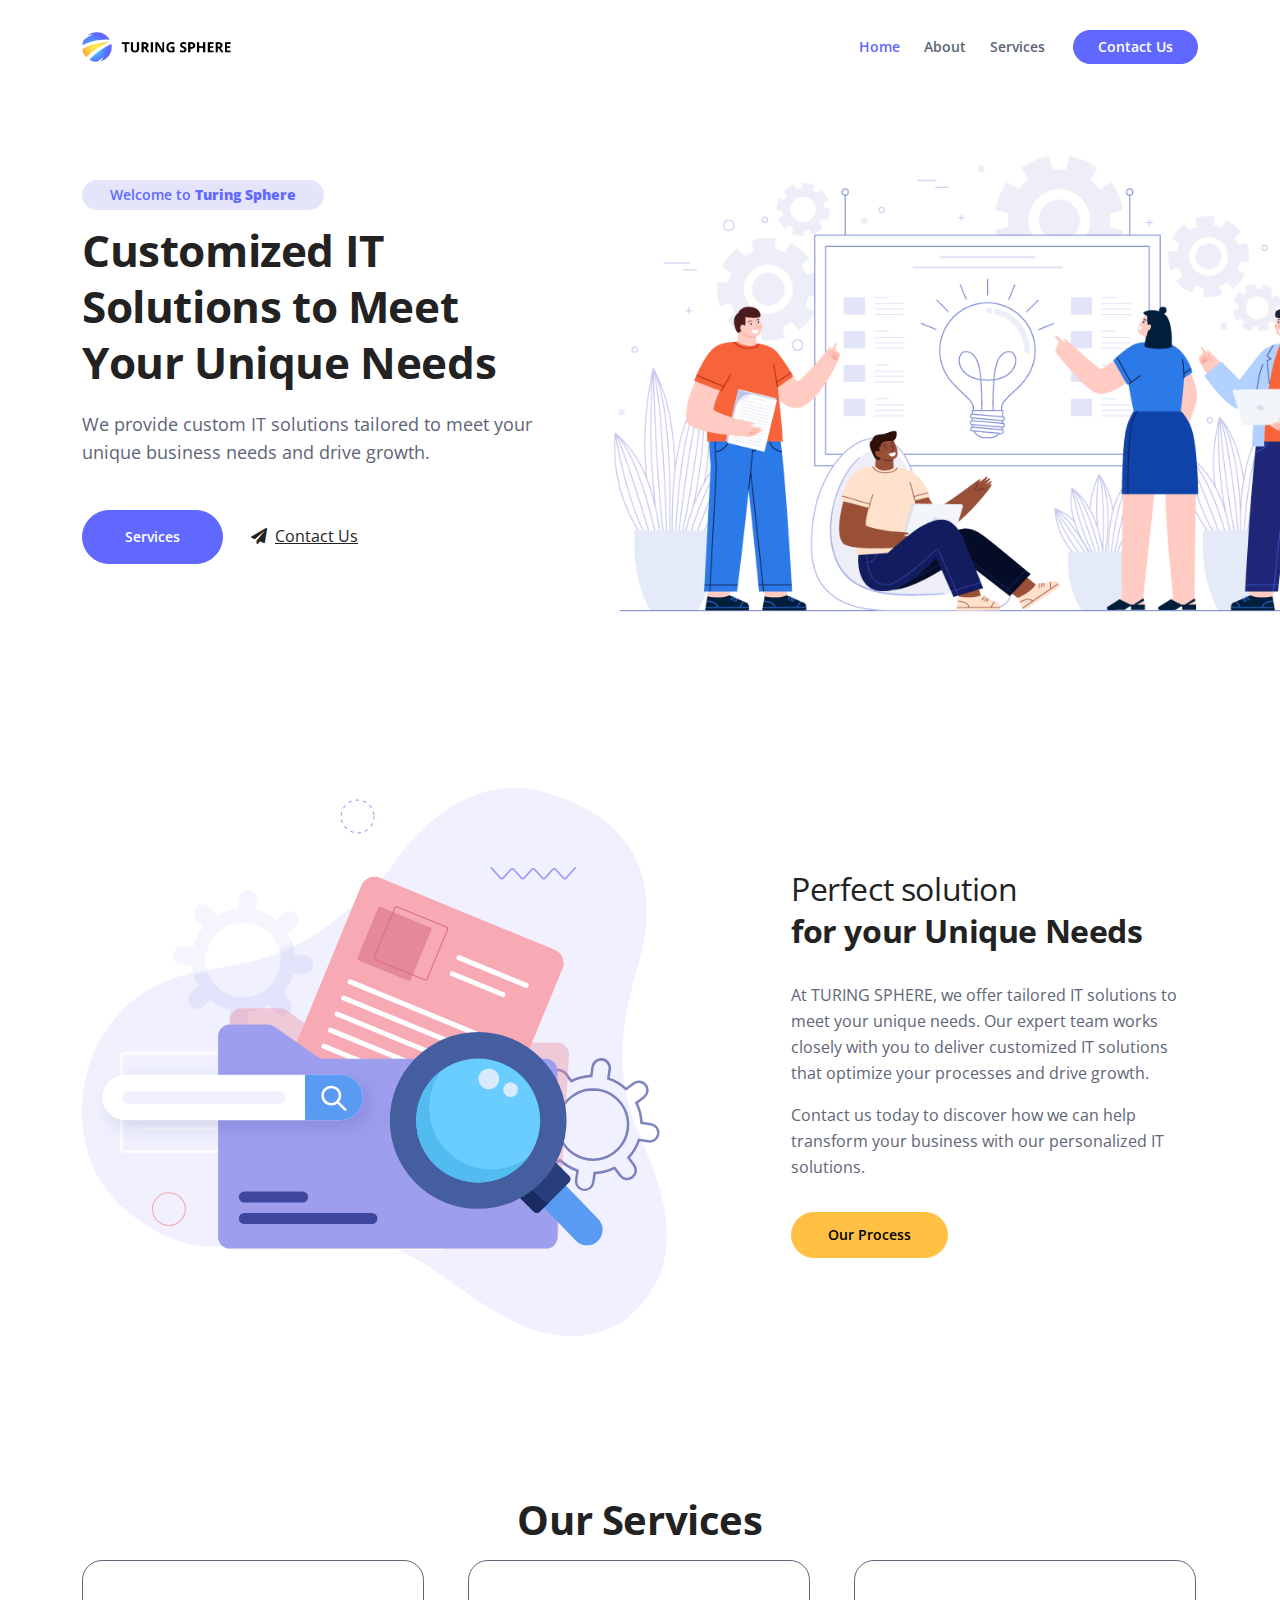
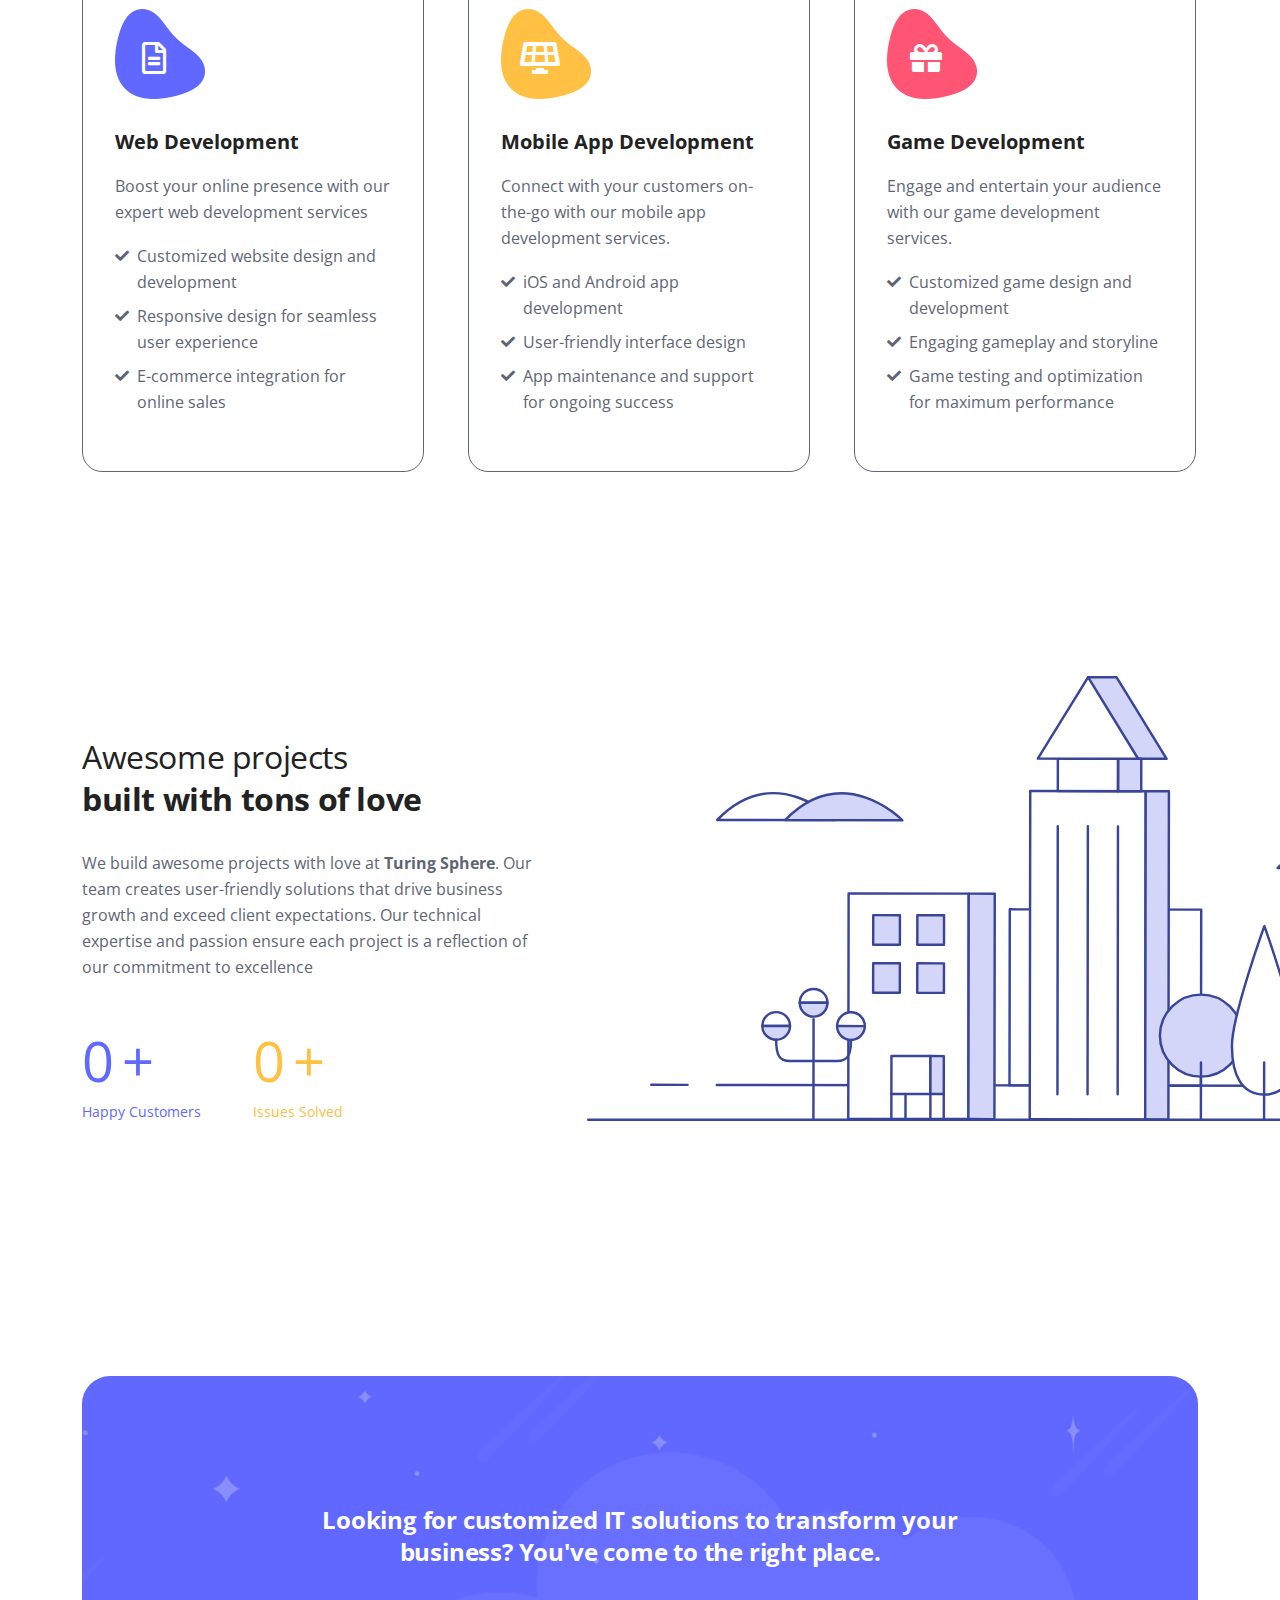
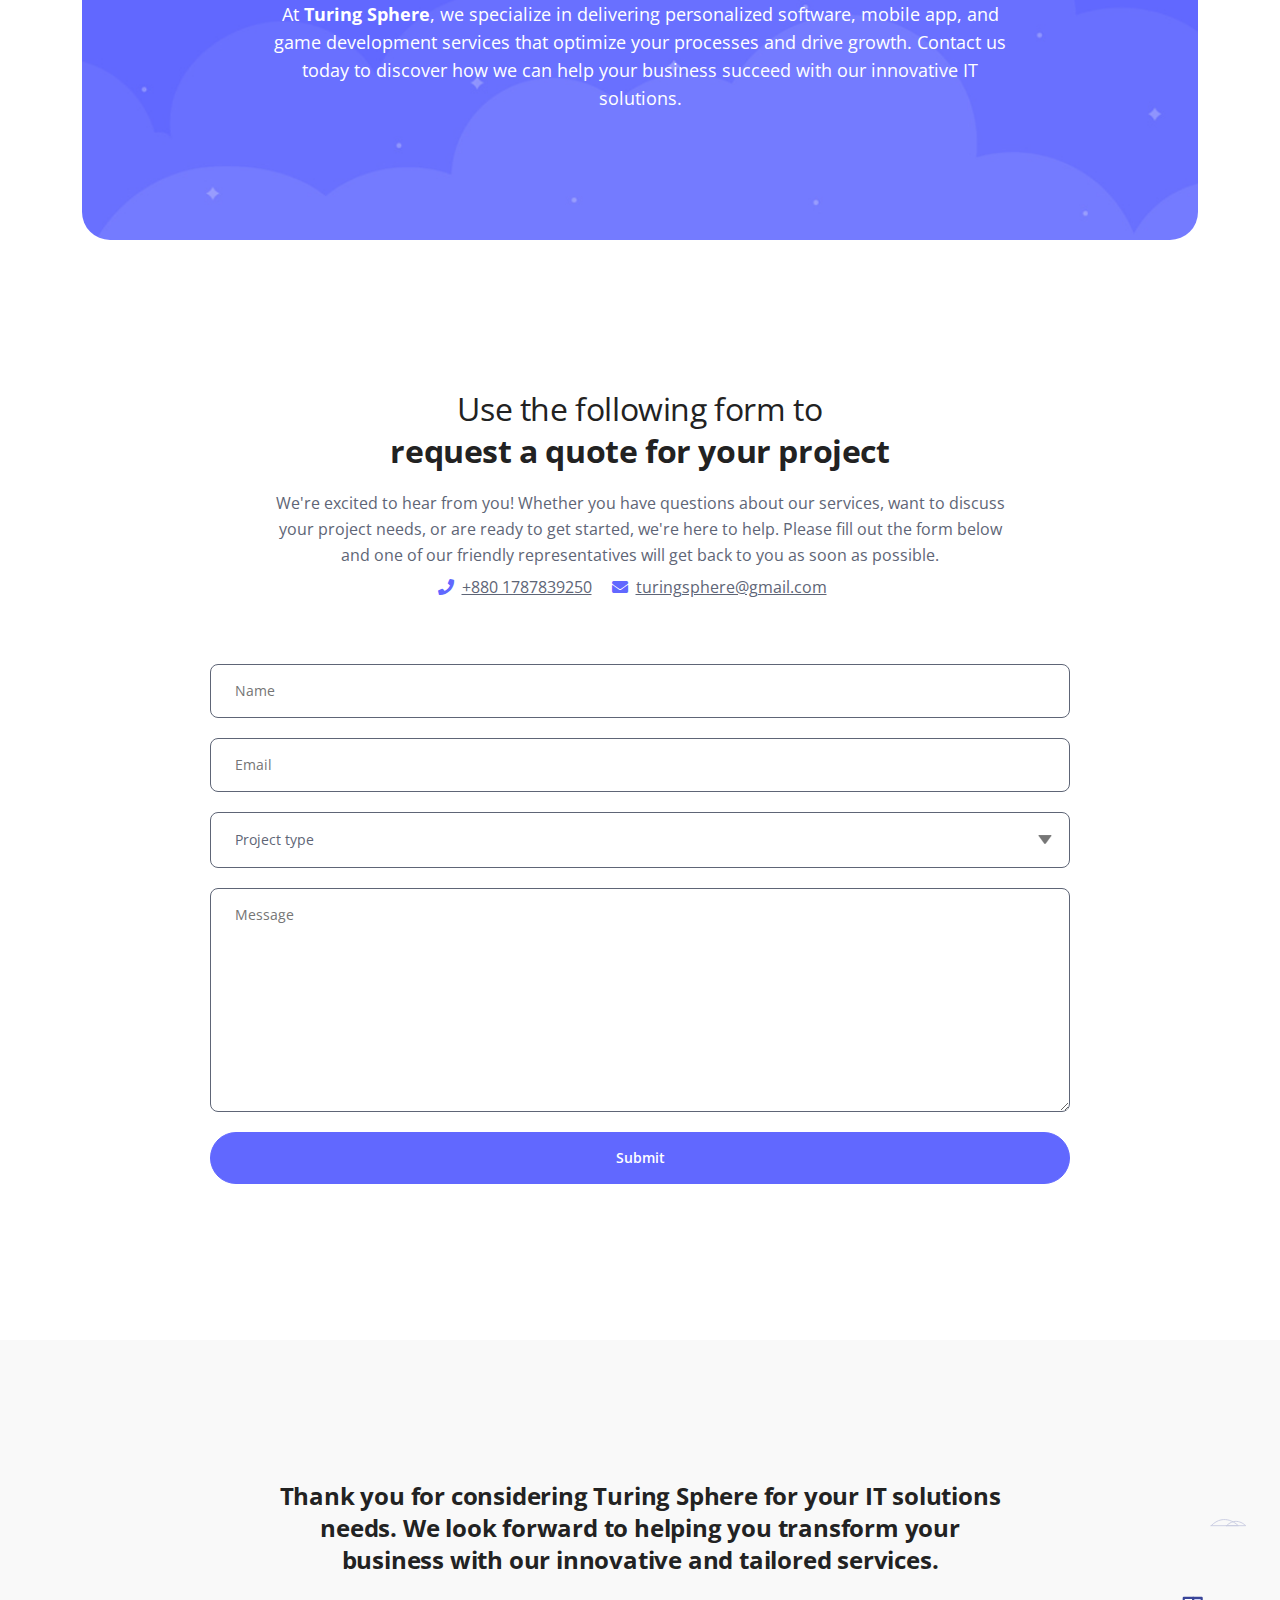
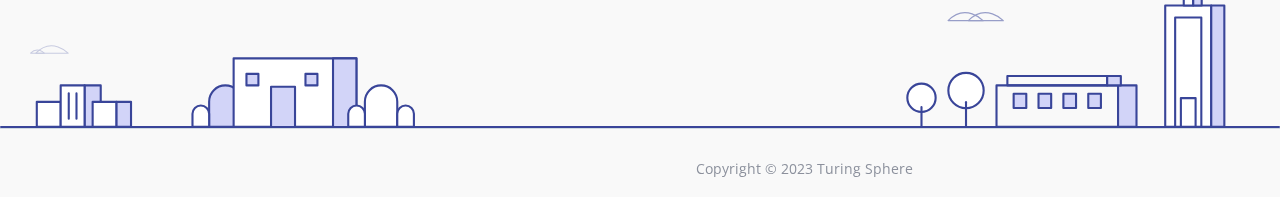
==== commit 27f389a1: "Modified the template" ====
--- a/index.html
+++ b/index.html
@@ -18,7 +18,7 @@
 	<meta name="twitter:card" content="summary_large_image"> <!-- to have large image post format in Twitter -->
 
     <!-- Webpage Title -->
-    <title>Zinc Webpage Title</title>
+    <title>Turing Sphere</title>
     
     <!-- Styles -->
     <link href="https://fonts.googleapis.com/css2?family=Open+Sans:ital,wght@0,400;0,600;0,700;1,400&display=swap" rel="stylesheet">
@@ -28,7 +28,7 @@
 	<link href="css/styles.css" rel="stylesheet">
 	
 	<!-- Favicon  -->
-    <link rel="icon" href="images/favicon.png">
+    <link rel="icon" href="images/favicon.ico">
 </head>
 <body data-bs-spy="scroll" data-bs-target="#navbarExample">
     
@@ -37,7 +37,7 @@
         <div class="container">
 
             <!-- Image Logo -->
-            <a class="navbar-brand logo-image" href="index.html"><img src="images/logo.svg" alt="alternative"></a> 
+            <a class="navbar-brand logo-image" href="index.html"><img src="images/logo.png" alt="alternative"></a> 
 
             <!-- Text Logo - Use this if you don't have a graphic logo -->
             <!-- <a class="navbar-brand logo-text" href="index.html">Zinc</a> -->
@@ -52,15 +52,12 @@
                         <a class="nav-link active" aria-current="page" href="#header">Home</a>
                     </li>
                     <li class="nav-item">
+                        <a class="nav-link" href="#about">About</a>
+                    </li>
+                    <li class="nav-item">
                         <a class="nav-link" href="#services">Services</a>
                     </li>
-                    <li class="nav-item">
-                        <a class="nav-link" href="#projects">Projects</a>
-                    </li>
-                    <li class="nav-item">
-                        <a class="nav-link" href="#pricing">Pricing</a>
-                    </li>
-                    <li class="nav-item dropdown">
+                    <!-- <li class="nav-item dropdown">
                         <a class="nav-link dropdown-toggle" href="#" id="dropdown01" data-bs-toggle="dropdown" aria-expanded="false">Drop</a>
                         <ul class="dropdown-menu" aria-labelledby="dropdown01">
                             <li><a class="dropdown-item" href="article.html">Article Details</a></li>
@@ -69,10 +66,10 @@
                             <li><div class="dropdown-divider"></div></li>
                             <li><a class="dropdown-item" href="privacy.html">Privacy Policy</a></li>
                         </ul>
-                    </li>
+                    </li> -->
                 </ul>
                 <span class="nav-item">
-                    <a class="btn-solid-sm" href="#contact">Get quote</a>
+                    <a class="btn-solid-sm" href="#contact">Contact Us</a>
                 </span>
             </div> <!-- end of navbar-collapse -->
         </div> <!-- end of container -->
@@ -86,16 +83,16 @@
             <div class="row">
                 <div class="col-lg-6 col-xl-5">
                     <div class="text-container">
-                        <div class="section-title">Welcome to Zinc web agency</div>
-                        <h1 class="h1-large">Zinc creates stylish and efficient sites</h1>
-                        <p class="p-large">Lorem ipsum dolor sit amet, consectetur adipiscing elit. Ut dignissim, neque ut ultrices sollicitudin</p>
-                        <a class="btn-solid-lg" href="#services">Offered services</a>
-                        <a class="quote" href="#contact"><i class="fas fa-paper-plane"></i>Get quote</a>
+                        <div class="section-title">Welcome to <b>Turing Sphere</b></div>
+                        <h1 class="h1-large">Customized IT Solutions to Meet Your Unique Needs</h1>
+                        <p class="p-large">We provide custom IT solutions tailored to meet your unique business needs and drive growth.</p>
+                        <a class="btn-solid-lg" href="#services">Services</a>
+                        <a class="quote" href="#contact"><i class="fas fa-paper-plane"></i>Contact Us</a>
                     </div> <!-- end of text-container -->
                 </div> <!-- end of col -->
                 <div class="col-lg-6 col-xl-7">
                     <div class="image-container">
-                        <img class="img-fluid" src="images/header-illustration.svg" alt="alternative">
+                        <img class="img-fluid" src="images/header-illustration.png" alt="alternative">
                     </div> <!-- end of image-container -->
                 </div> <!-- end of col -->
             </div> <!-- end of row -->
@@ -104,111 +101,8 @@
     <!-- end of header -->
 
 
-    <!-- Services -->
-    <div id="services" class="cards-1">
-        <div class="container">
-            <div class="row">
-                <div class="col-lg-12">
-                    
-                    <!-- Card -->
-                    <div class="card">
-                        <div class="card-icon blue">
-                            <span class="far fa-file-alt"></span>
-                        </div>
-                        <div class="card-body">
-                            <h5 class="card-title">Landing page</h5>
-                            <p>Lorem ipsum dolor sit amet, consect adipiscing elit nulla id nisl blah nor</p>
-                            <ul class="list-unstyled li-space-lg">
-                                <li class="d-flex">
-                                    <i class="fas fa-check"></i>
-                                    <div class="flex-grow-1">Ut tincidunt vitae enim non vehi</div>
-                                </li>
-                                <li class="d-flex">
-                                    <i class="fas fa-check"></i>
-                                    <div class="flex-grow-1">Phasellus vitae metus in felis</div>
-                                </li>
-                                <li class="d-flex">
-                                    <i class="fas fa-check"></i>
-                                    <div class="flex-grow-1">Fusce pulvinar eu mi ac molestie</div>
-                                </li>
-                                <li class="d-flex">
-                                    <i class="fas fa-check"></i>
-                                    <div class="flex-grow-1">Curabitur consequat nisl eget</div>
-                                </li>
-                            </ul>
-                        </div>
-                    </div>
-                    <!-- end of card -->
-
-                    <!-- Card -->
-                    <div class="card">
-                        <div class="card-icon yellow">
-                            <span class="fas fa-solar-panel"></span>
-                        </div>
-                        <div class="card-body">
-                            <h5 class="card-title">Corporate site</h5>
-                            <p>Nam eu erat tellused vivamus vitae sem in tortor pharetra vehicula orn</p>
-                            <ul class="list-unstyled li-space-lg">
-                                <li class="d-flex">
-                                    <i class="fas fa-check"></i>
-                                    <div class="flex-grow-1">Vivaus dignissim sit amet nisi</div>
-                                </li>
-                                <li class="d-flex">
-                                    <i class="fas fa-check"></i>
-                                    <div class="flex-grow-1">Aliqam a tristique nibh in pretium</div>
-                                </li>
-                                <li class="d-flex">
-                                    <i class="fas fa-check"></i>
-                                    <div class="flex-grow-1">Nunc commodo magna quis blah</div>
-                                </li>
-                                <li class="d-flex">
-                                    <i class="fas fa-check"></i>
-                                    <div class="flex-grow-1">Lacus fermentum tincidunt</div>
-                                </li>
-                            </ul>
-                        </div>
-                    </div>
-                    <!-- end of card -->
-
-                    <!-- Card -->
-                    <div class="card">
-                        <div class="card-icon red">
-                            <span class="fas fa-gift"></span>
-                        </div>
-                        <div class="card-body">
-                            <h5 class="card-title">Online shop</h5>
-                            <p>Nullam lobortis porta diam, vitae dictum metus placerat luctus bora</p>
-                            <ul class="list-unstyled li-space-lg">
-                                <li class="d-flex">
-                                    <i class="fas fa-check"></i>
-                                    <div class="flex-grow-1">Sed laoreet blandit mollis ne</div>
-                                </li>
-                                <li class="d-flex">
-                                    <i class="fas fa-check"></i>
-                                    <div class="flex-grow-1">Mauris non luctus est quisquerm</div>
-                                </li>
-                                <li class="d-flex">
-                                    <i class="fas fa-check"></i>
-                                    <div class="flex-grow-1">Mattis dapibus quisque tristique</div>
-                                </li>
-                                <li class="d-flex">
-                                    <i class="fas fa-check"></i>
-                                    <div class="flex-grow-1">Cursus lacus interdum sollicdn</div>
-                                </li>
-                            </ul>
-                        </div>
-                    </div>
-                    <!-- end of card -->
-
-                </div> <!-- end of col -->
-            </div> <!-- end of row -->
-        </div> <!-- end of container -->
-    </div> <!-- end of cards-1 -->
-    <!-- end of services -->
-
-
-    <!-- Details 1 -->
-    <div id="details" class="basic-1">
+    <!-- About -->
+    <div id="about" class="basic-1">
         <div class="container">
             <div class="row">
                 <div class="col-lg-6 col-xl-7">
@@ -218,16 +112,16 @@
                 </div> <!-- end of col -->
                 <div class="col-lg-6 col-xl-5">
                     <div class="text-container">
-                        <h2><span>Perfect solution</span><br> for your small business</h2>
-                        <p>Maecenas fringilla quam posuere, pellentesque est nec, gravida turpis. Integer vitae mollis felis. Integer id quam id tellus hendrerit laciniad binfer</p>
-                        <p>Sed id dui rutrum, dictum urna eu, accumsan turpis. Fusce id auctor velit, sed viverra dui rem dina</p>
-                        <a class="btn-solid-reg" data-bs-toggle="modal" data-bs-target="#staticBackdrop">Modal</a>
+                        <h2><span>Perfect solution</span><br> for your Unique Needs</h2>
+                        <p>At TURING SPHERE, we offer tailored IT solutions to meet your unique needs. Our expert team works closely with you to deliver customized IT solutions that optimize your processes and drive growth.</p>
+                        <p>Contact us today to discover how we can help transform your business with our personalized IT solutions.</p>
+                        <a class="btn-solid-reg" data-bs-toggle="modal" data-bs-target="#staticBackdrop">Our Process</a>
                     </div> <!-- end of text-container -->
                 </div> <!-- end of col -->
             </div> <!-- end of row -->
         </div> <!-- end of container -->
     </div> <!-- end of basic-1 -->
-    <!-- end of details 1 -->
+    <!-- end of About -->
 
 
     <!-- Details Modal -->
@@ -242,12 +136,12 @@
                         </div> <!-- end of image-container -->
                     </div> <!-- end of col -->
                     <div class="col-lg-4">
-                        <h3>Goals Setting</h3>
+                        <h3>Our Process</h3>
                         <hr>
-                        <p>In gravida at nunc sodales pretium. Vivamus semper, odio vitae mattis auctor, elit elit semper magna ac tum nico vela spider</p>
-                        <h4>User Feedback</h4>
-                        <p>Sapien vitae eros. Praesent ut erat a tellus posuere nisi more thico cursus pharetra finibus posuere nisi. Vivamus feugiat</p>
-                        <ul class="list-unstyled li-space-lg">
+                        <p>At Turing Sphere, we follow a four-stage process to deliver custom IT solutions that meet our clients' unique needs. We begin by gathering requirements, conducting feasibility analysis, and defining project deliverables. Next, we develop a project roadmap, assign roles and responsibilities, and build product that meet our clients' requirements.</p>
+                        <h4>Our Goal</h4>
+                        <p>Throughout the process, we focus on perfection, quality, and user satisfaction. Our team of experts ensures that every solution we deliver is optimized for growth, maximizes efficiency, and exceeds our clients' expectations.</p>
+                        <!-- <ul class="list-unstyled li-space-lg">
                             <li class="d-flex">
                                 <i class="fas fa-chevron-right"></i>
                                 <div class="flex-grow-1">Tincidunt sem vel brita bet mala</div>
@@ -268,8 +162,8 @@
                                 <i class="fas fa-chevron-right"></i>
                                 <div class="flex-grow-1">Id ultricies fringilla fangor raq trinit</div>
                             </li>
-                        </ul>
-                        <a id="modalCtaBtn" class="btn-solid-reg" href="#">Details</a>
+                        </ul> -->
+                        <!-- <a id="modalCtaBtn" class="btn-solid-reg" href="#">Details</a> -->
                         <button type="button" class="btn-outline-reg" data-bs-dismiss="modal">Close</button>
                     </div> <!-- end of col -->
                 </div> <!-- end of row -->
@@ -279,23 +173,115 @@
     <!-- end of details modal -->
 
 
+    <!-- Services -->
+    <div id="services" class="cards-1">
+        <div class="container">
+            <h1 class="h1 text-center mb-3"><b>Our Services</b></h1>
+            <div class="row">
+                <div class="col-lg-12">
+                    
+                    <!-- Card -->
+                    <div class="card">
+                        <div class="card-icon blue">
+                            <span class="far fa-file-alt"></span>
+                        </div>
+                        <div class="card-body">
+                            <h5 class="card-title">Web Development</h5>
+                            <p>Boost your online presence with our expert web development services</p>
+                            <ul class="list-unstyled li-space-lg">
+                                <li class="d-flex">
+                                    <i class="fas fa-check"></i>
+                                    <div class="flex-grow-1">Customized website design and development</div>
+                                </li>
+                                <li class="d-flex">
+                                    <i class="fas fa-check"></i>
+                                    <div class="flex-grow-1">Responsive design for seamless user experience</div>
+                                </li>
+                                <li class="d-flex">
+                                    <i class="fas fa-check"></i>
+                                    <div class="flex-grow-1">E-commerce integration for online sales</div>
+                                </li>
+                            </ul>
+                        </div>
+                    </div>
+                    <!-- end of card -->
+
+                    <!-- Card -->
+                    <div class="card">
+                        <div class="card-icon yellow">
+                            <span class="fas fa-solar-panel"></span>
+                        </div>
+                        <div class="card-body">
+                            <h5 class="card-title">Mobile App Development</h5>
+                            <p>Connect with your customers on-the-go with our mobile app development services.</p>
+                            <ul class="list-unstyled li-space-lg">
+                                <li class="d-flex">
+                                    <i class="fas fa-check"></i>
+                                    <div class="flex-grow-1">iOS and Android app development</div>
+                                </li>
+                                <li class="d-flex">
+                                    <i class="fas fa-check"></i>
+                                    <div class="flex-grow-1">User-friendly interface design</div>
+                                </li>
+                                <li class="d-flex">
+                                    <i class="fas fa-check"></i>
+                                    <div class="flex-grow-1">App maintenance and support for ongoing success</div>
+                                </li>
+                            </ul>
+                        </div>
+                    </div>
+                    <!-- end of card -->
+
+                    <!-- Card -->
+                    <div class="card">
+                        <div class="card-icon red">
+                            <span class="fas fa-gift"></span>
+                        </div>
+                        <div class="card-body">
+                            <h5 class="card-title">Game Development</h5>
+                            <p>Engage and entertain your audience with our game development services.</p>
+                            <ul class="list-unstyled li-space-lg">
+                                <li class="d-flex">
+                                    <i class="fas fa-check"></i>
+                                    <div class="flex-grow-1">Customized game design and development</div>
+                                </li>
+                                <li class="d-flex">
+                                    <i class="fas fa-check"></i>
+                                    <div class="flex-grow-1">Engaging gameplay and storyline</div>
+                                </li>
+                                <li class="d-flex">
+                                    <i class="fas fa-check"></i>
+                                    <div class="flex-grow-1">Game testing and optimization for maximum performance</div>
+                                </li>
+                            </ul>
+                        </div>
+                    </div>
+                    <!-- end of card -->
+
+                </div> <!-- end of col -->
+            </div> <!-- end of row -->
+        </div> <!-- end of container -->
+    </div> <!-- end of cards-1 -->
+    <!-- end of services -->
+
+
     <!-- Details 2 -->
     <div class="counter">
         <div class="container">
             <div class="row">
                 <div class="col-lg-6 col-xl-5">
                     <div class="text-container">
-                        <h2><span>Awesome websites</span><br> built with tons of love</h2>
-                        <p>In gravida vitae nulla vitae tincidunt imperdiet ante. Pellentesque aliquet mi eu tortor dictum, non imperdiet ante viverra. Phasellus eget enim orci flig rine bilo</p>
+                        <h2><span>Awesome projects</span><br> built with tons of love</h2>
+                        <p>We build awesome projects with love at <b>Turing Sphere</b>. Our team creates user-friendly solutions that drive business growth and exceed client expectations. Our technical expertise and passion ensure each project is a reflection of our commitment to excellence</p>
                         
                         <!-- Counter -->
                         <div class="counter-container">
                             <div class="counter-cell">
-                                <div data-purecounter-start="0" data-purecounter-end="1250" data-purecounter-duration="2" class="purecounter">1</div>
+                                <div data-purecounter-start="0" data-purecounter-end="52" data-purecounter-duration="2" class="purecounter">1</div>
                                 <div class="counter-info">Happy Customers</div>
                             </div> <!-- end of counter-cell -->
-                            <div class="counter-cell red">
-                                <div data-purecounter-start="0" data-purecounter-end="1380" data-purecounter-duration="2" class="purecounter">1</div>
+                            <div class="counter-cell yellow">
+                                <div data-purecounter-start="0" data-purecounter-end="123" data-purecounter-duration="2" class="purecounter">1</div>
                                 <div class="counter-info">Issues Solved</div>
                             </div> <!-- end of counter-cell -->
                         </div> <!-- end of counter-container -->
@@ -312,272 +298,7 @@
         </div> <!-- end of container -->
     </div> <!-- end of counter -->
     <!-- end of details 2 -->
-
-
-    <!-- Projects -->
-	<div id="projects" class="filter bg-gray">
-		<div class="container">
-            <div class="row">
-                <div class="col-lg-12">
-                    <h2 class="h2-heading">Projects that we're proud of</h2>
-                </div> <!-- end of col -->
-            </div> <!-- end of row -->
-            <div class="row">
-                <div class="col-lg-12">
-                    
-                    <!-- Filter -->
-                    <div class="button-group filters-button-group">
-                        <button class="button is-checked" data-filter="*">ALL</button>
-                        <button class="button" data-filter=".design">DESIGN</button>
-                        <button class="button" data-filter=".development">DEVELOPMENT</button>
-                        <button class="button" data-filter=".marketing">MARKETING</button>
-                    </div> <!-- end of button group -->
-                    <div class="grid">
-                        <div class="element-item development">
-                            <a href="article.html">
-                                <img class="img-fluid" src="images/project-1.jpg" alt="alternative">
-                                <p><strong>Online banking</strong> - pellentesque tincidunt leo eu laoreedt integer quis vanos compren</p>
-                            </a>
-                        </div>
-                        <div class="element-item development">
-                            <a href="article.html">
-                                <img class="img-fluid" src="images/project-2.jpg" alt="alternative">
-                                <p><strong>Loans company</strong> - odio semper, interdum orci molestie, mattis lectus pellentesq aliqu</p>
-                            </a>
-                        </div>
-                        <div class="element-item development">
-                            <a href="article.html">
-                                <img class="img-fluid" src="images/project-3.jpg" alt="alternative">
-                                <p><strong>Refinance firm</strong> - arcu a neque congue finibus doneci malesuada et purus melan bris</p>
-                            </a>
-                        </div>
-                        <div class="element-item design development">
-                            <a href="article.html">
-                                <img class="img-fluid" src="images/project-4.jpg" alt="alternative">
-                                <p><strong>Financial products</strong> - id aliquam ut malesuada eros utr varius blandit aliquam tinci bist</p>
-                            </a>
-                        </div>
-                        <div class="element-item design development">
-                            <a href="article.html">
-                                <img class="img-fluid" src="images/project-5.jpg" alt="alternative">
-                                <p><strong>Credit cards</strong> - magna a feugiat cras a semper tellus in rhoncus vehicula tellus rugo</p>
-                            </a>
-                        </div>
-                        <div class="element-item design marketing">
-                            <a href="article.html">
-                                <img class="img-fluid" src="images/project-6.jpg" alt="alternative">
-                                <p><strong>Software robots</strong> - vel sodales dolor donec a est sapien integer pharetr bilom conva</p>
-                            </a>
-                        </div>
-                        <div class="element-item design marketing">
-                            <a href="article.html">
-                                <img class="img-fluid" src="images/project-7.jpg" alt="alternative">
-                                <p><strong>Company control</strong> - ut quam aliquam elemo de vestibulum fringilla porttitor vanic tres</p>
-                            </a>
-                        </div>
-                        <div class="element-item design marketing">
-                            <a href="article.html">
-                                <img class="img-fluid" src="images/project-8.jpg" alt="alternative">
-                                <p><strong>Audit reports</strong> - sed tempor, metus vel pharetra finibus, est ante hendrerit augue</p>
-                            </a>
-                        </div>
-                        <div class="element-item design marketing">
-                            <a href="article.html">
-                                <img class="img-fluid" src="images/project-9.jpg" alt="alternative">
-                                <p><strong>Big business</strong> - aliquam semper molestie nisi, at porttitor lacus suscipit in mole richter</p>
-                            </a>
-                        </div>
-                    </div> <!-- end of grid -->
-                    <!-- end of filter -->
-                    
-                </div> <!-- end of col -->
-            </div> <!-- end of row -->
-		</div> <!-- end of container -->
-    </div> <!-- end of filter -->
-    <!-- end of projects -->
-
-
-    <!-- Testimonials -->
-    <div class="slider-1">
-        <div class="container">
-            <div class="row">
-                <div class="col-lg-12">
-
-                    <!-- Card Slider -->
-                    <div class="slider-container">
-                        <div class="swiper-container card-slider">
-                            <div class="swiper-wrapper">
-                                
-                                <!-- Slide -->
-                                <div class="swiper-slide">
-                                    <div class="card">
-                                        <img class="quotes" src="images/quotes.svg" alt="alternative">
-                                        <div class="card-body">
-                                            <p class="testimonial-text">Fusce tincidunt dui nec diam varius venenatis. Nullam tristique rutrum odio, ut tincidunt erat dictum in. Etiam et aliquet mi, et vehicula elit fusce porta ullamcorper</p>
-                                            <div class="details">
-                                                <img class="testimonial-image" src="images/testimonial-1.jpg" alt="alternative">
-                                                <div class="text">
-                                                    <div class="testimonial-author">Samantha Bloom</div>
-                                                    <div class="occupation">Team Leader - Syncnow</div>
-                                                </div> <!-- end of text -->
-                                            </div> <!-- end of testimonial-details -->
-                                        </div>
-                                    </div> 
-                                </div> <!-- end of swiper-slide -->
-                                <!-- end of slide -->
-
-                                <!-- Slide -->
-                                <div class="swiper-slide">
-                                    <div class="card">
-                                        <img class="quotes" src="images/quotes.svg" alt="alternative">
-                                        <div class="card-body">
-                                            <p class="testimonial-text">Mauris ut mattis nisl. Nunc ultrices nisi eget nisl pulvinar iaculis vitae ac nulla. Nullam fringilla varius blandit. Nam sit amet eleifend justo blogo rovan de chichis kokos venir dab</p>
-                                            <div class="details">
-                                                <img class="testimonial-image" src="images/testimonial-2.jpg" alt="alternative">
-                                                <div class="text">
-                                                    <div class="testimonial-author">Mike Page</div>
-                                                    <div class="occupation">Developer - Chainlink</div>
-                                                </div> <!-- end of text -->
-                                            </div> <!-- end of testimonial-details -->
-                                        </div>
-                                    </div> 
-                                </div> <!-- end of swiper-slide -->
-                                <!-- end of slide -->
-
-                                <!-- Slide -->
-                                <div class="swiper-slide">
-                                    <div class="card">
-                                        <img class="quotes" src="images/quotes.svg" alt="alternative">
-                                        <div class="card-body">
-                                            <p class="testimonial-text">Nam sit amet eleifend justo. Aliquam sit amet lacinia enim, eget facilisis ex. Ut pretium cursus eleifend. Integer feugiat malesuada quam vel basil venis proca jilo</p>
-                                            <div class="details">
-                                                <img class="testimonial-image" src="images/testimonial-3.jpg" alt="alternative">
-                                                <div class="text">
-                                                    <div class="testimonial-author">Mary Longhorn</div>
-                                                    <div class="occupation">Manager - Firstdev</div>
-                                                </div> <!-- end of text -->
-                                            </div> <!-- end of testimonial-details -->
-                                        </div>
-                                    </div> 
-                                </div> <!-- end of swiper-slide -->
-                                <!-- end of slide -->
-
-                                <!-- Slide -->
-                                <div class="swiper-slide">
-                                    <div class="card">
-                                        <img class="quotes" src="images/quotes.svg" alt="alternative">
-                                        <div class="card-body">
-                                            <p class="testimonial-text">Lorem ipsum dolor sit amet, consectetur ing elit. Nulla id nisl tempus risus facilisis efficr ut tincidunt vitae enim non vehicula. Phases vitae metus in felis gravida ultrices zimbo</p>
-                                            <div class="details">
-                                                <img class="testimonial-image" src="images/testimonial-4.jpg" alt="alternative">
-                                                <div class="text">
-                                                    <div class="testimonial-author">Ronny Drummer</div>
-                                                    <div class="occupation">Designer - Sawdust</div>
-                                                </div> <!-- end of text -->
-                                            </div> <!-- end of testimonial-details -->
-                                        </div>
-                                    </div> 
-                                </div> <!-- end of swiper-slide -->
-                                <!-- end of slide -->
-
-                            </div> <!-- end of swiper-wrapper -->
-        
-                            <!-- Add Arrows -->
-                            <div class="swiper-button-next"></div>
-                            <div class="swiper-button-prev"></div>
-                            <!-- end of add arrows -->
-        
-                        </div> <!-- end of swiper-container -->
-                    </div> <!-- end of slider-container -->
-                    <!-- end of card slider -->
-
-                </div> <!-- end of col -->
-            </div> <!-- end of row -->
-        </div> <!-- end of container -->
-    </div> <!-- end of slider-1 -->
-    <!-- end of testimonials -->
-
-
-    <!-- Pricing -->
-    <div id="pricing" class="cards-2">
-        <div class="container">
-            <div class="row">
-                <div class="col-lg-12">
-                    <h2 class="h2-heading"><span>Choose the package</span><br> that fits your budget and project</h2>
-                </div> <!-- end of col -->
-            </div> <!-- end of row -->
-            <div class="row">
-                <div class="col-lg-12">
-                    
-                    <!-- Card -->
-                    <div class="card">
-                        <div class="card-body">
-                            <div class="card-title">
-                                <img class="decoration-lines" src="images/decoration-lines.svg" alt="alternative"><span>Landing page</span><img class="decoration-lines flipped" src="images/decoration-lines.svg" alt="alternative">
-                            </div>
-                            <ul class="list-unstyled li-space-lg">
-                                <li>Fusce pulvinar eu mi acm</li>
-                                <li>Curabitur consequat nisl bro</li>
-                                <li>Reget facilisis molestie</li>
-                                <li>Vivamus vitae sem in tortor</li>
-                                <li>Pharetra vehicula ornares</li>
-                                <li>Vivamus dignissim sit amet</li>
-                                <li>Ut convallis aliquama set</li>
-                            </ul>
-                            <div class="price">$200</div>
-                            <a href="#contact" class="btn-outline-reg">Get quote</a>
-                        </div>
-                    </div>
-                    <!-- end of card -->
-
-                    <!-- Card -->
-                    <div class="card">
-                        <div class="card-body">
-                            <div class="card-title">
-                                <img class="decoration-lines" src="images/decoration-lines.svg" alt="alternative"><span>Corporate site</span><img class="decoration-lines flipped" src="images/decoration-lines.svg" alt="alternative">
-                            </div>
-                            <ul class="list-unstyled li-space-lg">
-                                <li>Nunc commodo magna quis</li>
-                                <li>Lacus fermentum tincidunt</li>
-                                <li>Nullam lobortis porta diam</li>
-                                <li>Announcing of invita mro</li>
-                                <li>Dictum metus placerat luctus</li>
-                                <li>Sed laoreet blandit mollis</li>
-                                <li>Mauris non luctus est</li>
-                            </ul>
-                            <div class="price">$300</div>
-                            <a href="#contact" class="btn-outline-reg">Get quote</a>
-                        </div>
-                    </div>
-                    <!-- end of card -->
-
-                    <!-- Card -->
-                    <div class="card">
-                        <div class="card-body">
-                            <div class="card-title">
-                                <img class="decoration-lines" src="images/decoration-lines.svg" alt="alternative"><span>Online shop</span><img class="decoration-lines flipped" src="images/decoration-lines.svg" alt="alternative">
-                            </div>
-                            <ul class="list-unstyled li-space-lg">
-                                <li>Quisque rutrum mattis</li>
-                                <li>Quisque tristique cursus lacus</li>
-                                <li>Interdum sollicitudin maec</li>
-                                <li>Quam posuere, pellentesque</li>
-                                <li>Est nec, gravida turpis integer</li>
-                                <li>Mollis felis. Integer id quam</li>
-                                <li>Id tellus hendrerit lacinia</li>
-                            </ul>
-                            <div class="price">$400</div>
-                            <a href="#contact" class="btn-outline-reg">Get quote</a>
-                        </div>
-                    </div>
-                    <!-- end of card -->
-
-                </div> <!-- end of col -->
-            </div> <!-- end of row -->
-        </div> <!-- end of container -->
-    </div> <!-- end of cards-2 -->
-    <!-- end of pricing -->
-
+    
 
     <!-- Invitation -->
     <div class="basic-2">
@@ -585,8 +306,8 @@
             <div class="row">
                 <div class="col-lg-12">
                     <div class="text-container">
-                        <h4>In gravida at nunc sodales pretium. Vivamus semper, odio vitae mattis auctor, elit elit semper magna rico</h4>
-                        <p class="p-large">Ac tristique velit sapien vitae eros. Praesent ut erat a tellus cursus pharetra finibus posuere nisi. Vivamus feugiat tincidunt sem pre toro</p>
+                        <h4>Looking for customized IT solutions to transform your business? You've come to the right place.</h4>
+                        <p class="p-large">At <b>Turing Sphere</b>, we specialize in delivering personalized software, mobile app, and game development services that optimize your processes and drive growth. Contact us today to discover how we can help your business succeed with our innovative IT solutions.</p>
                     </div> <!-- end of text-container -->
                 </div> <!-- end of col -->
             </div> <!-- end of row -->
@@ -601,11 +322,11 @@
             <div class="row">
                 <div class="col-lg-12">
                     <h2 class="h2-heading"><span>Use the following form to</span><br> request a quote for your project</h2>
-                    <p class="p-heading">Vel malesuada sapien condimentum nec. Fusce interdum nec urna et finibus pulvinar tortor id</p>
+                    <p class="p-heading">We're excited to hear from you! Whether you have questions about our services, want to discuss your project needs, or are ready to get started, we're here to help. Please fill out the form below and one of our friendly representatives will get back to you as soon as possible. </p>
                     <ul class="list-unstyled li-space-lg">
-                        <li><i class="fas fa-map-marker-alt"></i> &nbsp;22 Praesentum, Pharetra Fin, CB 12345, KL</li>
-                        <li><i class="fas fa-phone"></i> &nbsp;<a href="tel:00817202212">+81 720 2212</a></li>
-                        <li><i class="fas fa-envelope"></i> &nbsp;<a href="mailto:lorem@ipsum.com">lorem@ipsum.com</a></li>
+                        <!-- <li><i class="fas fa-map-marker-alt"></i> &nbsp;22 Praesentum, Pharetra Fin, CB 12345, KL</li> -->
+                        <li><i class="fas fa-phone"></i> &nbsp;<a href="tel:+8801787839250">+880 1787839250</a></li>
+                        <li><i class="fas fa-envelope"></i> &nbsp;<a href="mailto:turingsphere@gmail.com">turingsphere@gmail.com</a></li>
                     </ul>
                 </div> <!-- end of col -->
             </div> <!-- end of row -->
@@ -623,9 +344,10 @@
                         <div class="form-group">
                             <select class="form-control-select" required>
                                 <option class="select-option" value="" disabled selected>Project type</option>
-                                <option class="select-option" value="Company Website">Company Website</option>
-                                <option class="select-option" value="Landing Page">Landing Page</option>
-                                <option class="select-option" value="Online Shop">Online Shop</option>
+                                <option class="select-option" value="Company Website">Web Development</option>
+                                <option class="select-option" value="Landing Page">Mobile App Development</option>
+                                <option class="select-option" value="Online Shop">Game Development</option>
+                                <option class="select-option" value="Online Shop">Other</option>
                             </select>
                         </div>
                         <div class="form-group">
@@ -650,8 +372,8 @@
         <div class="container">
             <div class="row">
                 <div class="col-lg-12">
-                    <h4>Pellentesque aliquet mi eu tortor dictum, non imperdiet ante viverra. Phasellus eget enim orci ut pellentes troc</h4>
-                    <div class="social-container">
+                    <h4>Thank you for considering Turing Sphere for your IT solutions needs. We look forward to helping you transform your business with our innovative and tailored services.</h4>
+                    <!-- <div class="social-container">
                         <span class="fa-stack">
                             <a href="#your-link">
                                 <i class="fas fa-circle fa-stack-2x"></i>
@@ -682,7 +404,7 @@
                                 <i class="fab fa-youtube fa-stack-1x"></i>
                             </a>
                         </span>
-                    </div> <!-- end of social-container -->
+                    </div> end of social-container -->
                 </div> <!-- end of col -->
             </div> <!-- end of row -->
         </div> <!-- end of container -->
@@ -696,16 +418,16 @@
             <div class="row">
                 <div class="col-lg-6">
                     <ul class="list-unstyled li-space-lg p-small">
-                        <li><a href="article.html">Article Details</a></li>
+                        <!-- <li><a href="article.html">Article Details</a></li>
                         <li><a href="terms.html">Terms & Conditions</a></li>
-                        <li><a href="privacy.html">Privacy Policy</a></li>
+                        <li><a href="privacy.html">Privacy Policy</a></li> -->
                     </ul>
                 </div> <!-- end of col -->
                 <div class="col-lg-3">
-                    <p class="p-small statement">Copyright © <a href="#">Your name</a></p>
+                    <p class="p-small statement">Copyright © 2023 <a href="#">Turing Sphere</a></p>
                 </div> <!-- end of col -->
                 <div class="col-lg-3">
-                    <p class="p-small statement">Distributed By: <a href="https://themewagon.com/" target="_blank">ThemeWagon</a></p>
+                    <!-- <p class="p-small statement">Distributed By: <a href="https://themewagon.com/" target="_blank">ThemeWagon</a></p> -->
                 </div> <!-- end of col -->
             </div> <!-- enf of row -->
         </div> <!-- end of container -->
--- a/css/styles.css
+++ b/css/styles.css
@@ -36,12 +36,13 @@
 /**************************/
 body,
 html {
-    width: 100%;
+	width: 100%;
 	height: 100%;
 }
 
-body, p {
-	color: #5e6576; 
+body,
+p {
+	color: #5e6576;
 	font: 400 1rem/1.625rem "Open Sans", sans-serif;
 }
 
@@ -146,8 +147,8 @@
 	margin-bottom: 0.75rem;
 	padding: 0.125rem 1.75rem;
 	border-radius: 30px;
-	background-color: #ffe7eb;
-	color: #ff5574;
+	background-color: #e4e5fa;
+	color: #6168FF;
 	font-weight: 600;
 	font-size: 0.875rem;
 }
@@ -155,10 +156,10 @@
 .btn-solid-reg {
 	display: inline-block;
 	padding: 1.375rem 2.25rem 1.375rem 2.25rem;
-	border: 1px solid #ff5574;
+	border: 1px solid #FFC043;
 	border-radius: 30px;
-	background-color: #ff5574;
-	color: #ffffff;
+	background-color: #FFC043;
+	color: #000000;
 	font-weight: 600;
 	font-size: 0.875rem;
 	line-height: 0;
@@ -168,19 +169,20 @@
 
 .btn-solid-reg:hover {
 	background-color: transparent;
-	color: #ff5574; /* needs to stay here because of the color property of a tag */
+	color: #FFC043;
+	/* needs to stay here because of the color property of a tag */
 	text-decoration: none;
 }
 
 .btn-solid-lg {
 	display: inline-block;
 	padding: 1.625rem 2.625rem 1.625rem 2.625rem;
-	border: 1px solid #ff5574;
+	border: 1px solid #6168FF;
 	border-radius: 30px;
-	background-color: #ff5574;
+	background-color: #6168FF;
 	color: #ffffff;
 	font-weight: 600;
-	font-size: 0.875rem;
+	font-size: 0.900rem;
 	line-height: 0;
 	text-decoration: none;
 	transition: all 0.2s;
@@ -188,7 +190,8 @@
 
 .btn-solid-lg:hover {
 	background-color: transparent;
-	color: #ff5574; /* needs to stay here because of the color property of a tag */
+	color: #6168FF;
+	/* needs to stay here because of the color property of a tag */
 	text-decoration: none;
 }
 
@@ -208,7 +211,8 @@
 
 .btn-solid-sm:hover {
 	background-color: transparent;
-	color: #ff5574; /* needs to stay here because of the color property of a tag */
+	color: #ff5574;
+	/* needs to stay here because of the color property of a tag */
 	text-decoration: none;
 }
 
@@ -290,7 +294,8 @@
 	color: #5e6576;
 	font-size: 0.875rem;
 	line-height: 1.5rem;
-	-webkit-appearance: none; /* removes inner shadow on form inputs on ios safari */
+	-webkit-appearance: none;
+	/* removes inner shadow on form inputs on ios safari */
 }
 
 .form-control-select {
@@ -301,27 +306,29 @@
 }
 
 select {
-    /* you should keep these first rules in place to maintain cross-browser behavior */
-    -webkit-appearance: none;
+	/* you should keep these first rules in place to maintain cross-browser behavior */
+	-webkit-appearance: none;
 	-moz-appearance: none;
 	-ms-appearance: none;
-    -o-appearance: none;
-    appearance: none;
-    background-image: url('../images/down-arrow.png');
-    background-position: 98% 50%;
-    background-repeat: no-repeat;
-    outline: none;
+	-o-appearance: none;
+	appearance: none;
+	background-image: url('../images/down-arrow.png');
+	background-position: 98% 50%;
+	background-repeat: no-repeat;
+	outline: none;
 }
 
 .form-control-textarea {
 	display: block;
-	height: 14rem; /* used instead of html rows to normalize height between Chrome and IE/FF */
+	height: 14rem;
+	/* used instead of html rows to normalize height between Chrome and IE/FF */
 }
 
 .form-control-input:focus,
 .form-control-textarea:focus {
 	border: 1px solid #000000;
-	outline: none; /* Removes blue border on focus */
+	outline: none;
+	/* Removes blue border on focus */
 }
 
 .form-control-input:hover,
@@ -333,9 +340,9 @@
 	display: inline-block;
 	width: 100%;
 	height: 3.25rem;
-	border: 1px solid #ff5574;
+	border: 1px solid #6168FF;
 	border-radius: 30px;
-	background-color: #ff5574;
+	background-color: #6168FF;
 	color: #ffffff;
 	font-weight: 600;
 	font-size: 0.875rem;
@@ -345,9 +352,9 @@
 }
 
 .form-control-submit-button:hover {
-	border: 1px solid #ff5574;
+	border: 1px solid #6168FF;
 	background-color: transparent;
-	color: #ff5574;
+	color: #6168FF;
 }
 
 
@@ -368,7 +375,7 @@
 }
 
 .navbar .logo-image img {
-    width: 133px;
+	/*width: 133px;*/
 	height: 30px;
 }
 
@@ -382,7 +389,8 @@
 
 .offcanvas-collapse {
 	position: fixed;
-	top: 3.25rem; /* adjusts the height between the top of the page and the offcanvas menu */
+	top: 3.25rem;
+	/* adjusts the height between the top of the page and the offcanvas menu */
 	bottom: 0;
 	left: 100%;
 	width: 100%;
@@ -423,16 +431,17 @@
 
 /* Dropdown Menu */
 .navbar .dropdown .dropdown-menu {
-	animation: fadeDropdown 0.2s; /* required for the fade animation */
+	animation: fadeDropdown 0.2s;
+	/* required for the fade animation */
 }
 
 @keyframes fadeDropdown {
-    0% {
-        opacity: 0;
-    }
-
-    100% {
-        opacity: 1;
+	0% {
+		opacity: 0;
+	}
+
+	100% {
+		opacity: 1;
 	}
 }
 
@@ -465,6 +474,7 @@
 	border: none;
 	background-color: #d1d1d1;
 }
+
 /* end of dropdown menu */
 
 .navbar .navbar-toggler {
@@ -726,6 +736,10 @@
 	color: #ff5574;
 }
 
+.counter .counter-cell.yellow {
+	color: #FFC043;
+}
+
 .counter .purecounter {
 	margin-bottom: 1.5rem;
 	font-weight: 400;
@@ -734,7 +748,7 @@
 }
 
 .counter .purecounter:after {
-    content: "+";
+	content: "+";
 	margin-left: 0.5rem;
 }
 
@@ -1019,7 +1033,7 @@
 	left: 0;
 }
 
-.footer div[class*="col"] {  
+.footer div[class*="col"] {
 	/* selects all elements which have classes starting with col */
 	/* needed so that the absolute positioned decoration stays behind */
 	position: relative;
@@ -1037,7 +1051,7 @@
 }
 
 .footer .fa-stack .fa-stack-1x {
-    color: #222222;
+	color: #222222;
 	transition: all 0.2s ease;
 }
 
@@ -1051,7 +1065,7 @@
 }
 
 .footer .fa-stack:hover .fa-stack-2x {
-    color: #222222;
+	color: #222222;
 }
 
 
@@ -1082,18 +1096,18 @@
 /*     Back To Top Button     */
 /******************************/
 #myBtn {
-	position: fixed; 
-  	z-index: 99; 
-	bottom: 20px; 
-	right: 20px; 
-	display: none; 
+	position: fixed;
+	z-index: 99;
+	bottom: 20px;
+	right: 20px;
+	display: none;
 	width: 52px;
 	height: 52px;
-	border: none; 
-	border-radius: 50%; 
-	outline: none; 
-	background-color: #44434a; 
-	cursor: pointer; 
+	border: none;
+	border-radius: 50%;
+	outline: none;
+	background-color: #44434a;
+	cursor: pointer;
 }
 
 #myBtn:hover {
@@ -1162,7 +1176,7 @@
 
 /*************************/
 /*     Media Queries     */
-/*************************/	
+/*************************/
 /* Min-width 768px */
 @media (min-width: 768px) {
 
@@ -1175,6 +1189,7 @@
 		font-size: 2.75rem;
 		line-height: 3.5rem;
 	}
+
 	/* end of header */
 
 
@@ -1182,12 +1197,13 @@
 	.counter .counter-container {
 		text-align: left;
 	}
-	
+
 	.counter .counter-cell {
 		display: inline-block;
 		margin-right: 3rem;
 		vertical-align: top;
 	}
+
 	/* end of details 2 */
 
 
@@ -1196,6 +1212,7 @@
 		display: inline-block;
 		margin-right: 1rem;
 	}
+
 	/* end of contact */
 
 
@@ -1203,14 +1220,16 @@
 	.ex-basic-1 .text-box {
 		padding: 1.75rem 2rem 0.875rem 2rem;
 	}
+
 	/* end of extra pages */
 }
+
 /* end of min-width 768px */
 
 
 /* Min-width 992px */
 @media (min-width: 992px) {
-	
+
 	/* General Styles */
 	.h2-heading {
 		width: 35.25rem;
@@ -1223,6 +1242,7 @@
 		margin-right: auto;
 		margin-left: auto;
 	}
+
 	/* end of general styles */
 
 
@@ -1267,7 +1287,7 @@
 		margin-top: 0;
 		margin-bottom: 0;
 	}
-	
+
 	.navbar .nav-item .nav-link {
 		padding-right: 0.75rem;
 		padding-left: 0.75rem;
@@ -1287,6 +1307,7 @@
 		margin-top: 0;
 		margin-left: 1rem;
 	}
+
 	/* end of navigation */
 
 
@@ -1309,6 +1330,7 @@
 	.header .quote {
 		display: inline-block;
 	}
+
 	/* end of header */
 
 
@@ -1318,14 +1340,15 @@
 		width: 298px;
 		vertical-align: top;
 	}
-	
+
 	.cards-1 .card:nth-of-type(3n+2) {
 		margin-right: 1rem;
 		margin-left: 1rem;
 	}
+
 	/* end of services */
 
-	
+
 	/* Details 1 */
 	.basic-1 .image-container {
 		margin-bottom: 0;
@@ -1338,6 +1361,7 @@
 	.basic-1 h2 {
 		width: 23rem;
 	}
+
 	/* end of details 1 */
 
 
@@ -1351,6 +1375,7 @@
 	body.modal-open .navbar {
 		padding-right: 0 !important;
 	}
+
 	/* end of stops body and navbar shift on modal open */
 
 	.modal {
@@ -1362,13 +1387,14 @@
 		margin-right: auto;
 		margin-left: auto;
 	}
-	
+
 	.modal-content .image-container {
 		margin-bottom: 0;
 	}
+
 	/* end of details modal */
-	
-	
+
+
 	/* Details 2 */
 	.counter .text-container {
 		margin-bottom: 0;
@@ -1378,6 +1404,7 @@
 		display: inline-block;
 		vertical-align: top;
 	}
+
 	/* end of details 2 */
 
 
@@ -1386,7 +1413,7 @@
 		margin-right: 0.25rem;
 		margin-left: 0.25rem;
 	}
-	
+
 	.filter .grid {
 		max-width: 750px;
 	}
@@ -1398,6 +1425,7 @@
 		margin-left: 0.625rem;
 		vertical-align: top;
 	}
+
 	/* end of projects */
 
 
@@ -1411,7 +1439,7 @@
 		width: 22px;
 		background-size: 22px 34px;
 	}
-	
+
 	.slider-1 .swiper-button-next {
 		right: -16px;
 		width: 22px;
@@ -1422,7 +1450,7 @@
 		display: flex;
 		align-items: flex-start;
 	}
-	
+
 	.slider-1 .text {
 		flex-direction: column;
 	}
@@ -1430,10 +1458,11 @@
 	.slider-1 .testimonial-author {
 		margin-top: 0.625rem;
 	}
-	
+
 	.slider-1 .testimonial-image {
 		margin-right: 1.125rem;
 	}
+
 	/* end of testimonials */
 
 
@@ -1443,11 +1472,12 @@
 		width: 298px;
 		vertical-align: top;
 	}
-	
+
 	.cards-2 .card:nth-of-type(3n+2) {
 		margin-right: 1rem;
 		margin-left: 1rem;
 	}
+
 	/* end of pricing */
 
 
@@ -1455,6 +1485,7 @@
 	.basic-2 .text-container {
 		padding: 8rem;
 	}
+
 	/* end of invitation */
 
 
@@ -1464,6 +1495,7 @@
 		margin-right: auto;
 		margin-left: auto;
 	}
+
 	/* end of footer */
 
 
@@ -1480,6 +1512,7 @@
 	.copyright .statement {
 		text-align: right;
 	}
+
 	/* end of copyright */
 
 
@@ -1494,32 +1527,35 @@
 		margin-right: 1rem;
 		margin-left: 1rem;
 	}
+
 	/* end of extra pages */
 }
+
 /* end of min-width 992px */
 
 
 /* Min-width 1200px */
 @media (min-width: 1200px) {
-	
+
 	/* General Styles */
 	.container {
 		max-width: 1140px;
 	}
+
 	/* end of general styles */
-	
+
 
 	/* Header */
 	.header {
 		overflow: hidden;
-		padding-top: 18.25rem;
+		padding-top: 11.25rem;
 		padding-bottom: 11.5rem;
 	}
 
 	.header .image-container {
 		position: relative;
 	}
-	
+
 	.header .image-container img {
 		position: absolute;
 		top: -80px;
@@ -1527,6 +1563,7 @@
 		width: 840px;
 		max-width: none;
 	}
+
 	/* end of header */
 
 
@@ -1534,11 +1571,12 @@
 	.cards-1 .card {
 		width: 342px;
 	}
-	
+
 	.cards-1 .card:nth-of-type(3n+2) {
 		margin-right: 2.5rem;
 		margin-left: 2.5rem;
 	}
+
 	/* end of services */
 
 
@@ -1551,6 +1589,7 @@
 		margin-top: 5rem;
 		margin-left: 2.75rem;
 	}
+
 	/* end of details 1 */
 
 
@@ -1559,6 +1598,7 @@
 		padding-right: 2rem;
 		padding-left: 2rem;
 	}
+
 	/* end of details modal */
 
 
@@ -1571,7 +1611,7 @@
 	.counter .image-container {
 		position: relative;
 	}
-	
+
 	.counter .image-container img {
 		position: absolute;
 		top: -60px;
@@ -1579,6 +1619,7 @@
 		width: 900px;
 		max-width: none;
 	}
+
 	/* end of details 2 */
 
 
@@ -1586,6 +1627,7 @@
 	.filter .grid {
 		max-width: 1120px;
 	}
+
 	/* end of projects */
 
 
@@ -1593,10 +1635,11 @@
 	.slider-1 .swiper-button-prev {
 		left: -24px;
 	}
-	
+
 	.slider-1 .swiper-button-next {
 		right: -24px;
 	}
+
 	/* end of testimonials */
 
 
@@ -1604,11 +1647,12 @@
 	.cards-2 .card {
 		width: 342px;
 	}
-	
+
 	.cards-2 .card:nth-of-type(3n+2) {
 		margin-right: 2.5rem;
 		margin-left: 2.5rem;
 	}
+
 	/* end of pricing */
 
 
@@ -1616,6 +1660,7 @@
 	.basic-2 .text-container {
 		padding: 8rem 12rem;
 	}
+
 	/* end of invitation */
 
 
@@ -1625,6 +1670,7 @@
 		margin-right: auto;
 		margin-left: auto;
 	}
+
 	/* end of contact */
 
 
@@ -1632,6 +1678,7 @@
 	.footer .decoration-circles {
 		left: 0;
 	}
+
 	/* end of footer */
 
 
@@ -1644,6 +1691,8 @@
 		margin-right: 2.875rem;
 		margin-left: 2.875rem;
 	}
+
 	/* end of extra pages */
 }
+
 /* end of min-width 1200px */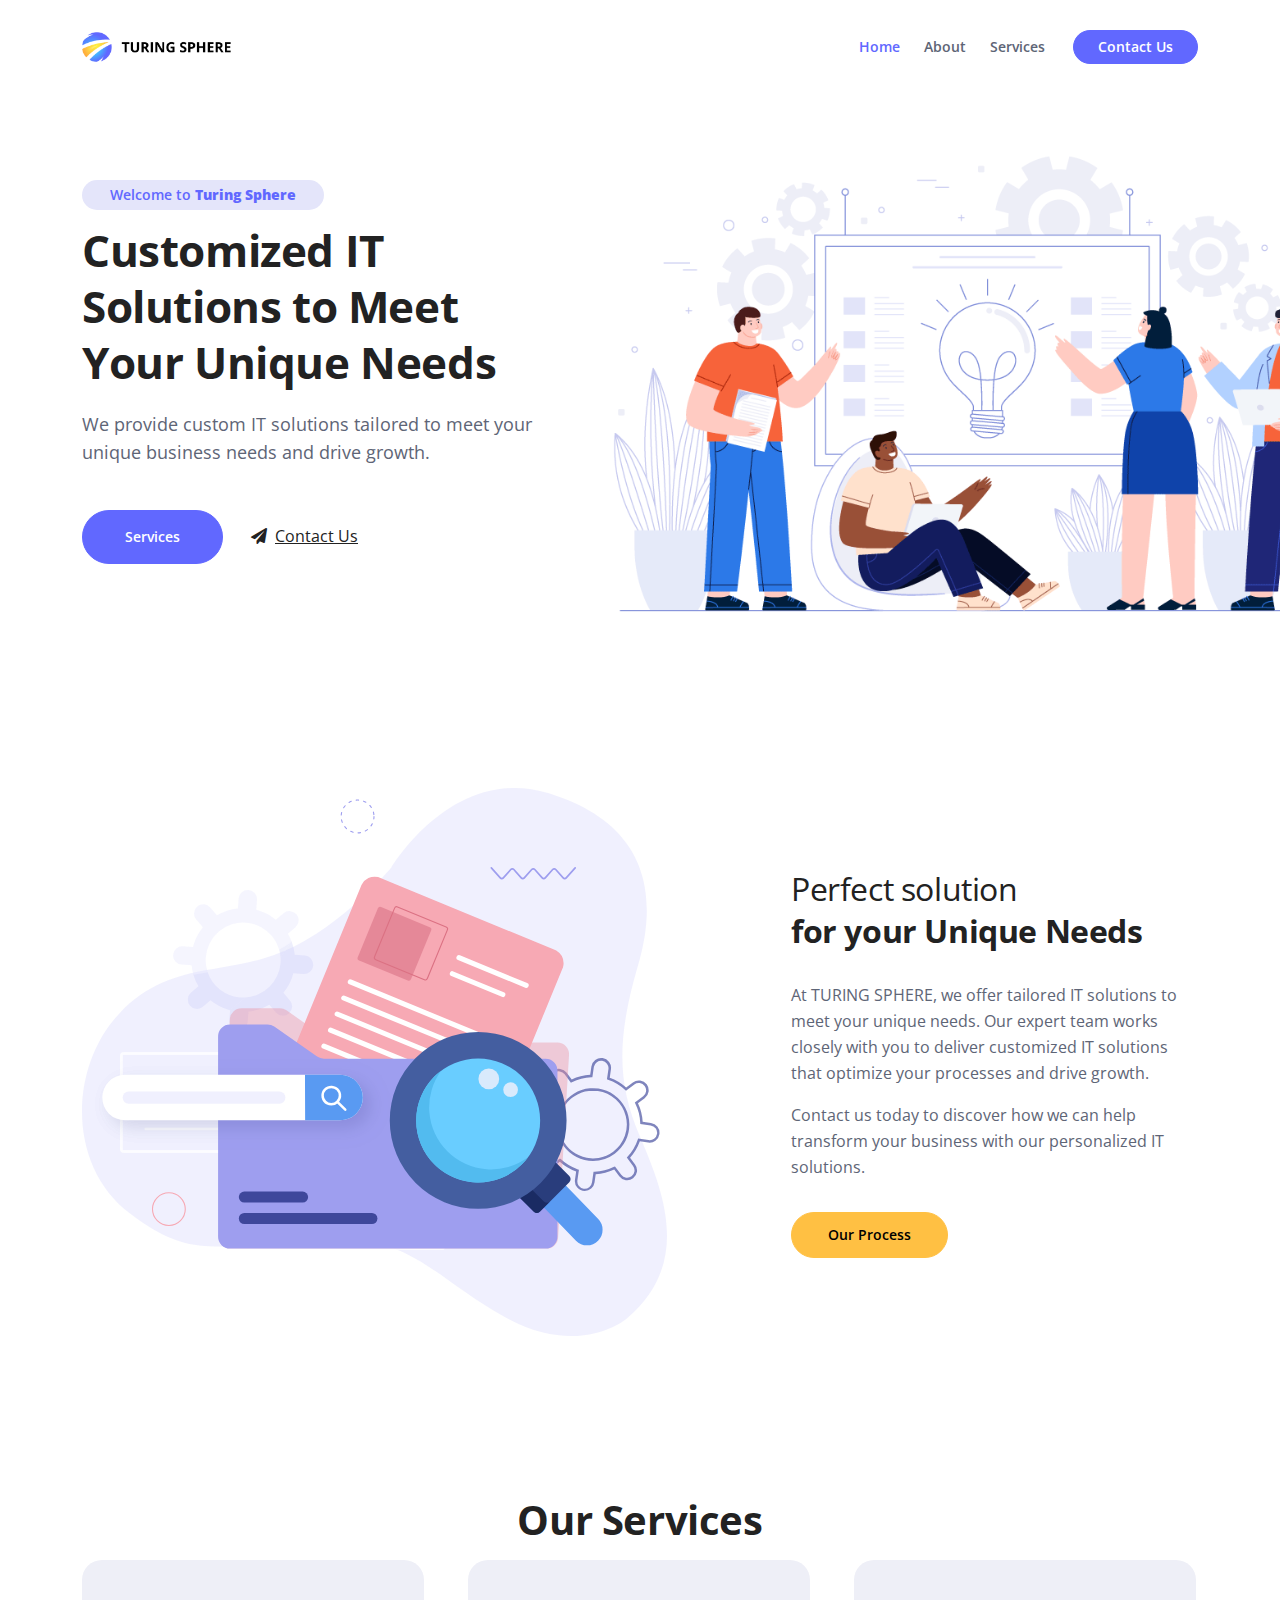
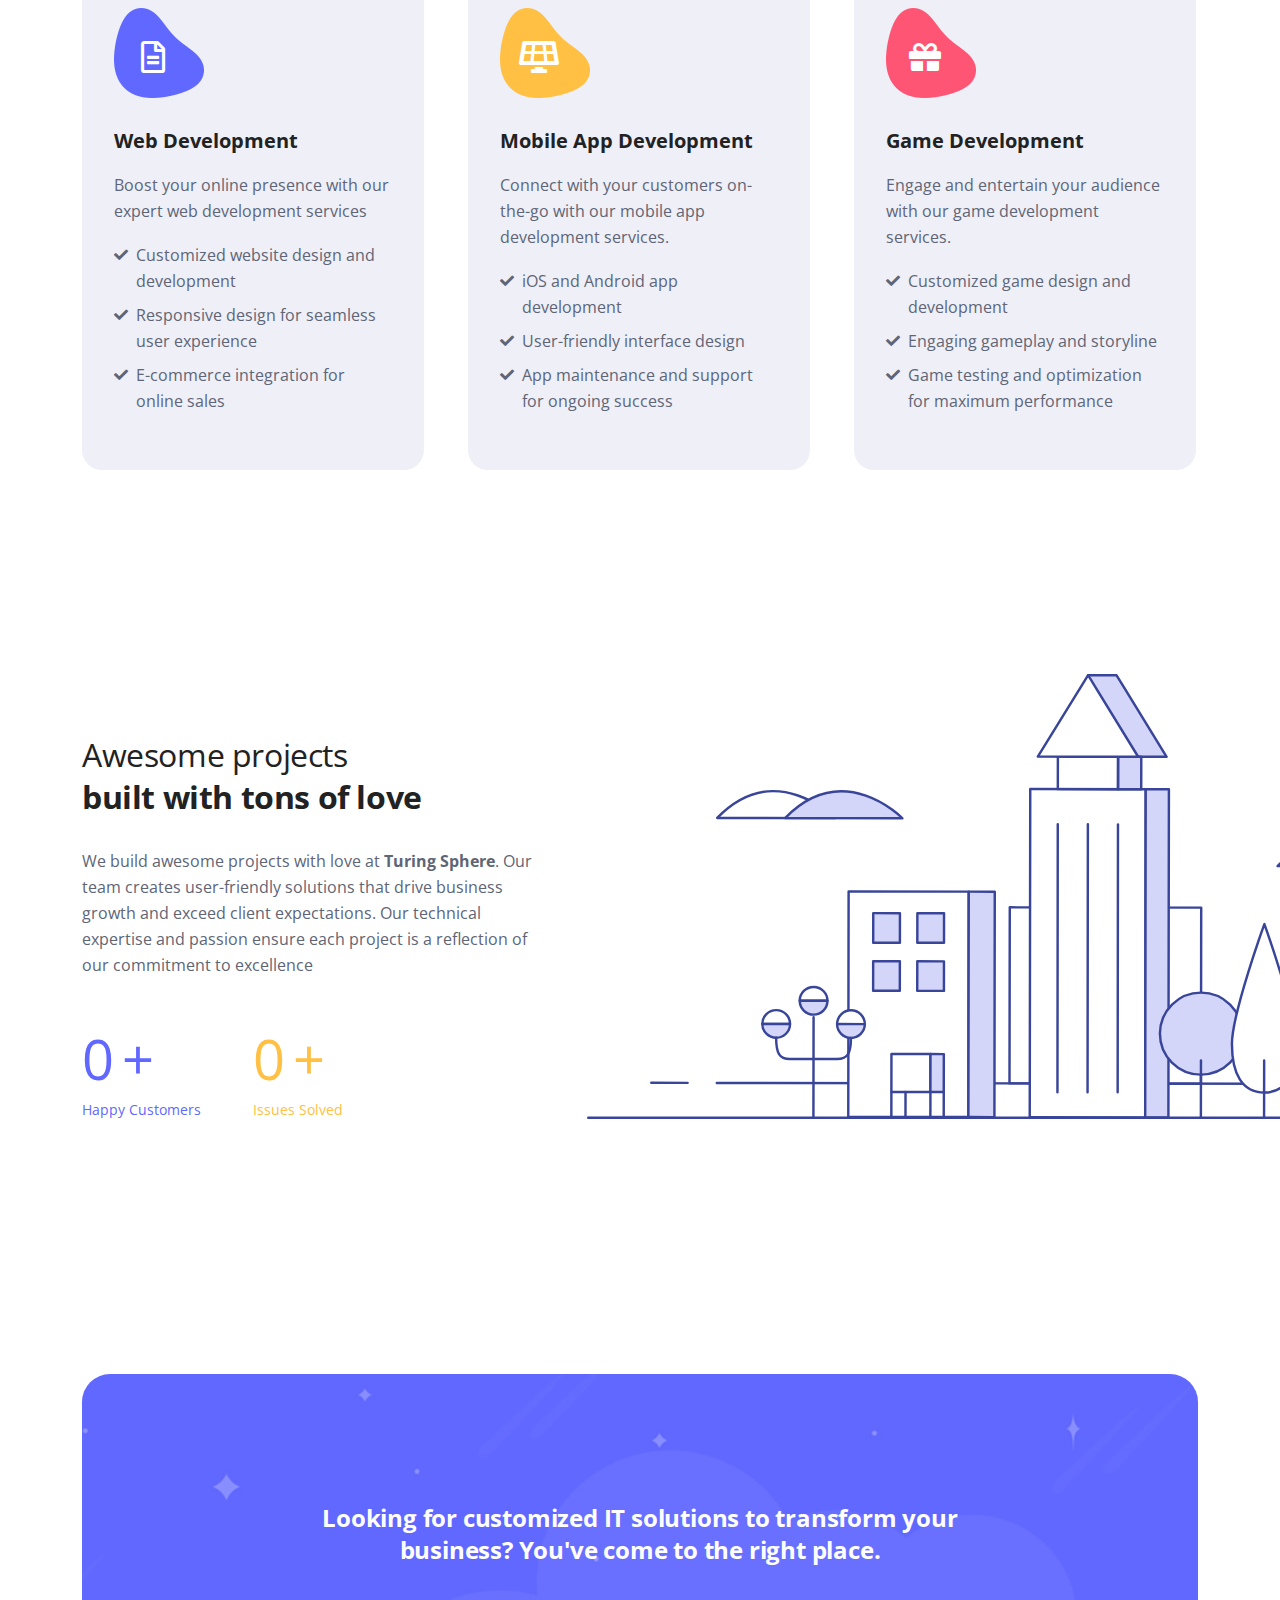
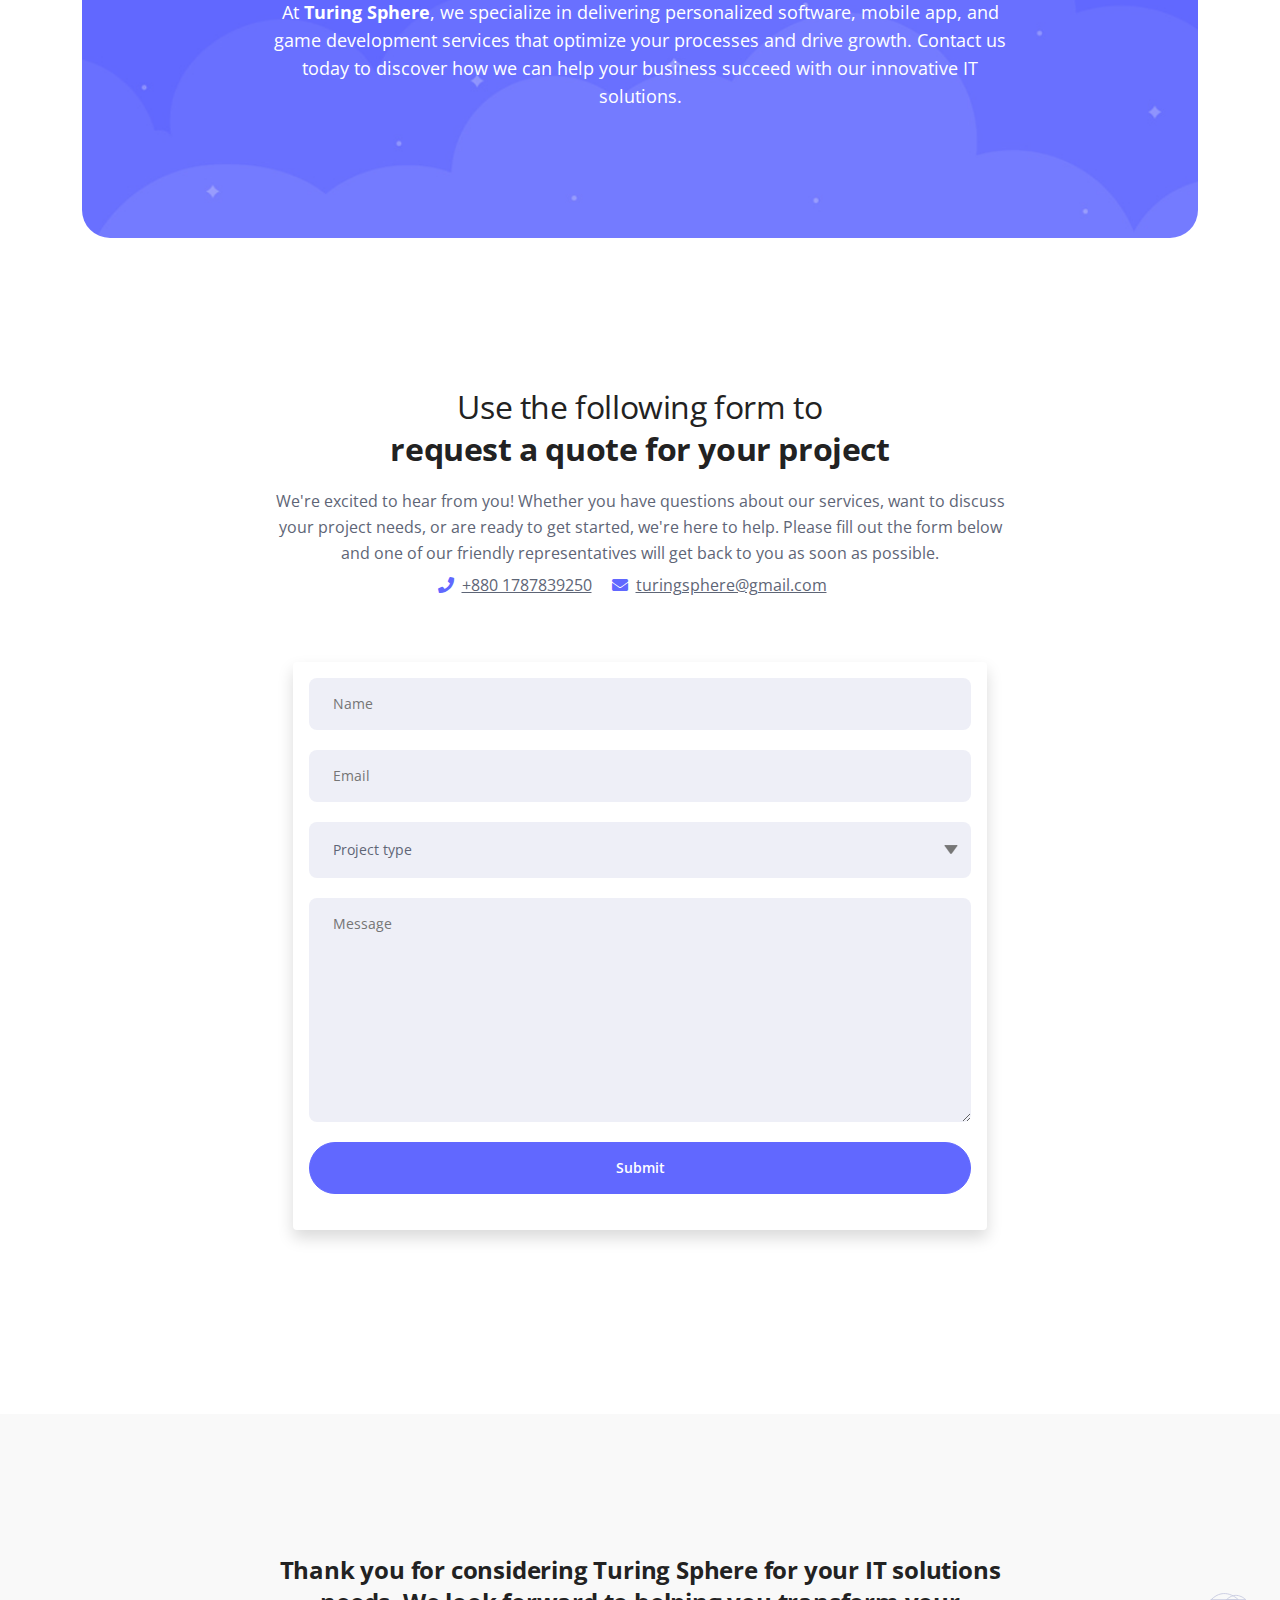
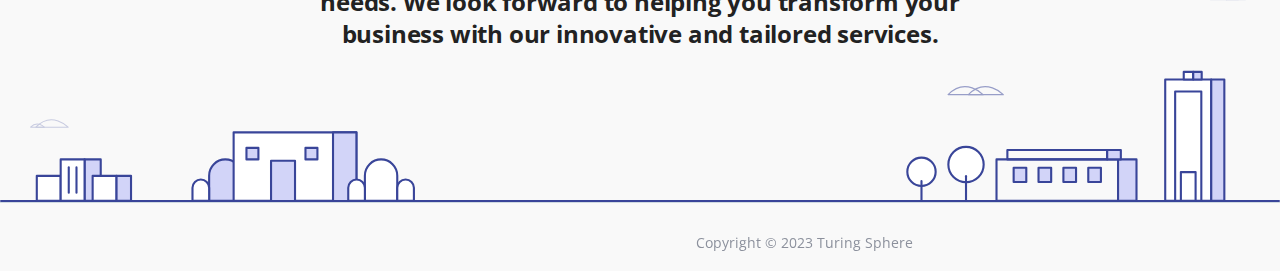
==== commit 95c1df7f: "Updated Contact Form and Added Meta Tags" ====
--- a/index.html
+++ b/index.html
@@ -1,63 +1,125 @@
 <!DOCTYPE html>
 <html lang="en">
-<head>
-    <meta charset="utf-8">
-    <meta name="viewport" content="width=device-width, initial-scale=1, shrink-to-fit=no">
-    
+  <head>
+    <meta charset="utf-8" />
+    <meta
+      name="viewport"
+      content="width=device-width, initial-scale=1, shrink-to-fit=no"
+    />
+
     <!-- SEO Meta Tags -->
-    <meta name="description" content="Your description">
-    <meta name="author" content="Your name">
+    <meta name="robots" content="index, follow" />
+    <meta
+      name="keywords"
+      content="Turing Sphere, IT solutions, web development, mobile app development, game development, custom software, business solutions"
+    />
+    <meta
+      name="description"
+      content="Discover Turing Sphere, a leading IT solutions company specializing in Web, Mobile App, and Game Development. Get tailored solutions for your business, crafted by our expert developers."
+    />
+    <meta name="author" content="Turing Sphere" />
 
     <!-- OG Meta Tags to improve the way the post looks when you share the page on Facebook, Twitter, LinkedIn -->
-	<meta property="og:site_name" content="" /> <!-- website name -->
-	<meta property="og:site" content="" /> <!-- website link -->
-	<meta property="og:title" content=""/> <!-- title shown in the actual shared post -->
-	<meta property="og:description" content="" /> <!-- description shown in the actual shared post -->
-	<meta property="og:image" content="" /> <!-- image link, make sure it's jpg -->
-	<meta property="og:url" content="" /> <!-- where do you want your post to link to -->
-	<meta name="twitter:card" content="summary_large_image"> <!-- to have large image post format in Twitter -->
+    <meta property="og:site_name" content="Turing Sphere" />
+    <!-- website name -->
+    <meta property="og:site" content="https://turingsphere.com" />
+    <!-- website link -->
+    <meta
+      property="og:title"
+      content="Turing Sphere - Expert IT Solutions for Web, Mobile App, and Game Development"
+    />
+    <!-- title shown in the actual shared post -->
+    <meta
+      property="og:description"
+      content="Discover Turing Sphere, a leading IT solutions company specializing in Web, Mobile App, and Game Development. Get tailored solutions for your business, crafted by our expert developers."
+    />
+    <!-- description shown in the actual shared post -->
+    <meta
+      property="og:image"
+      content="https://turingsphere.com/images/turingsphere.png"
+    />
+    <!-- image link, make sure it's jpg -->
+    <meta property="og:url" content="https://turingsphere.com" />
+    <meta property="og:type" content="website" />
+    <!-- where do you want your post to link to -->
+    <meta
+      name="twitter:card"
+      content="https://turingsphere.com/images/turingsphere.png"
+    />
+    <!-- to have large image post format in Twitter -->
+    <meta
+      name="twitter:title"
+      content="Turing Sphere - Expert IT Solutions for Web, Mobile App, and Game Development"
+    />
+    <meta
+      name="twitter:description"
+      content="Discover Turing Sphere, a leading IT solutions company specializing in Web, Mobile App, and Game Development. Get tailored solutions for your business, crafted by our expert developers."
+    />
+    <meta
+      name="twitter:image"
+      content="https://turingsphere.com/images/turingsphere.png"
+    />
+    <meta name="twitter:site" content="@TuringSphere" />
+    <meta name="theme-color" content="#6168FF" />
 
     <!-- Webpage Title -->
     <title>Turing Sphere</title>
-    
+
     <!-- Styles -->
-    <link href="https://fonts.googleapis.com/css2?family=Open+Sans:ital,wght@0,400;0,600;0,700;1,400&display=swap" rel="stylesheet">
-    <link href="css/bootstrap.min.css" rel="stylesheet">
-    <link href="css/fontawesome-all.min.css" rel="stylesheet">
-    <link href="css/swiper.css" rel="stylesheet">
-	<link href="css/styles.css" rel="stylesheet">
-	
-	<!-- Favicon  -->
-    <link rel="icon" href="images/favicon.ico">
-</head>
-<body data-bs-spy="scroll" data-bs-target="#navbarExample">
-    
+    <link
+      href="https://fonts.googleapis.com/css2?family=Open+Sans:ital,wght@0,400;0,600;0,700;1,400&display=swap"
+      rel="stylesheet"
+    />
+    <link href="css/bootstrap.min.css" rel="stylesheet" />
+    <link href="css/fontawesome-all.min.css" rel="stylesheet" />
+    <link href="css/swiper.css" rel="stylesheet" />
+    <link href="css/styles.css" rel="stylesheet" />
+
+    <!-- Favicon  -->
+    <link rel="icon" href="images/favicon.ico" />
+  </head>
+  <body data-bs-spy="scroll" data-bs-target="#navbarExample">
     <!-- Navigation -->
-    <nav id="navbarExample" class="navbar navbar-expand-lg fixed-top navbar-light" aria-label="Main navigation">
-        <div class="container">
-
-            <!-- Image Logo -->
-            <a class="navbar-brand logo-image" href="index.html"><img src="images/logo.png" alt="alternative"></a> 
-
-            <!-- Text Logo - Use this if you don't have a graphic logo -->
-            <!-- <a class="navbar-brand logo-text" href="index.html">Zinc</a> -->
-
-            <button class="navbar-toggler p-0 border-0" type="button" id="navbarSideCollapse" aria-label="Toggle navigation">
-                <span class="navbar-toggler-icon"></span>
-            </button>
-
-            <div class="navbar-collapse offcanvas-collapse" id="navbarsExampleDefault">
-                <ul class="navbar-nav ms-auto navbar-nav-scroll">
-                    <li class="nav-item">
-                        <a class="nav-link active" aria-current="page" href="#header">Home</a>
-                    </li>
-                    <li class="nav-item">
-                        <a class="nav-link" href="#about">About</a>
-                    </li>
-                    <li class="nav-item">
-                        <a class="nav-link" href="#services">Services</a>
-                    </li>
-                    <!-- <li class="nav-item dropdown">
+    <nav
+      id="navbarExample"
+      class="navbar navbar-expand-lg fixed-top navbar-light"
+      aria-label="Main navigation"
+    >
+      <div class="container">
+        <!-- Image Logo -->
+        <a class="navbar-brand logo-image" href="index.html"
+          ><img src="images/logo.png" alt="alternative"
+        /></a>
+
+        <!-- Text Logo - Use this if you don't have a graphic logo -->
+        <!-- <a class="navbar-brand logo-text" href="index.html">Zinc</a> -->
+
+        <button
+          class="navbar-toggler p-0 border-0"
+          type="button"
+          id="navbarSideCollapse"
+          aria-label="Toggle navigation"
+        >
+          <span class="navbar-toggler-icon"></span>
+        </button>
+
+        <div
+          class="navbar-collapse offcanvas-collapse"
+          id="navbarsExampleDefault"
+        >
+          <ul class="navbar-nav ms-auto navbar-nav-scroll">
+            <li class="nav-item">
+              <a class="nav-link active" aria-current="page" href="#header"
+                >Home</a
+              >
+            </li>
+            <li class="nav-item">
+              <a class="nav-link" href="#about">About</a>
+            </li>
+            <li class="nav-item">
+              <a class="nav-link" href="#services">Services</a>
+            </li>
+            <!-- <li class="nav-item dropdown">
                         <a class="nav-link dropdown-toggle" href="#" id="dropdown01" data-bs-toggle="dropdown" aria-expanded="false">Drop</a>
                         <ul class="dropdown-menu" aria-labelledby="dropdown01">
                             <li><a class="dropdown-item" href="article.html">Article Details</a></li>
@@ -67,81 +129,154 @@
                             <li><a class="dropdown-item" href="privacy.html">Privacy Policy</a></li>
                         </ul>
                     </li> -->
-                </ul>
-                <span class="nav-item">
-                    <a class="btn-solid-sm" href="#contact">Contact Us</a>
-                </span>
-            </div> <!-- end of navbar-collapse -->
-        </div> <!-- end of container -->
-    </nav> <!-- end of navbar -->
+          </ul>
+          <span class="nav-item">
+            <a class="btn-solid-sm" href="#contact">Contact Us</a>
+          </span>
+        </div>
+        <!-- end of navbar-collapse -->
+      </div>
+      <!-- end of container -->
+    </nav>
+    <!-- end of navbar -->
     <!-- end of navigation -->
 
-      
     <!-- Header -->
     <header id="header" class="header">
-        <div class="container">
-            <div class="row">
-                <div class="col-lg-6 col-xl-5">
-                    <div class="text-container">
-                        <div class="section-title">Welcome to <b>Turing Sphere</b></div>
-                        <h1 class="h1-large">Customized IT Solutions to Meet Your Unique Needs</h1>
-                        <p class="p-large">We provide custom IT solutions tailored to meet your unique business needs and drive growth.</p>
-                        <a class="btn-solid-lg" href="#services">Services</a>
-                        <a class="quote" href="#contact"><i class="fas fa-paper-plane"></i>Contact Us</a>
-                    </div> <!-- end of text-container -->
-                </div> <!-- end of col -->
-                <div class="col-lg-6 col-xl-7">
-                    <div class="image-container">
-                        <img class="img-fluid" src="images/header-illustration.png" alt="alternative">
-                    </div> <!-- end of image-container -->
-                </div> <!-- end of col -->
-            </div> <!-- end of row -->
-        </div> <!-- end of container -->
-    </header> <!-- end of header -->
+      <div class="container">
+        <div class="row">
+          <div class="col-lg-6 col-xl-5">
+            <div class="text-container">
+              <div class="section-title">Welcome to <b>Turing Sphere</b></div>
+              <h1 class="h1-large">
+                Customized IT Solutions to Meet Your Unique Needs
+              </h1>
+              <p class="p-large">
+                We provide custom IT solutions tailored to meet your unique
+                business needs and drive growth.
+              </p>
+              <a class="btn-solid-lg" href="#services">Services</a>
+              <a class="quote" href="#contact"
+                ><i class="fas fa-paper-plane"></i>Contact Us</a
+              >
+            </div>
+            <!-- end of text-container -->
+          </div>
+          <!-- end of col -->
+          <div class="col-lg-6 col-xl-7">
+            <div class="image-container">
+              <img
+                class="img-fluid"
+                src="images/header-illustration.png"
+                alt="alternative"
+              />
+            </div>
+            <!-- end of image-container -->
+          </div>
+          <!-- end of col -->
+        </div>
+        <!-- end of row -->
+      </div>
+      <!-- end of container -->
+    </header>
     <!-- end of header -->
-
+    <!-- end of header -->
 
     <!-- About -->
     <div id="about" class="basic-1">
-        <div class="container">
-            <div class="row">
-                <div class="col-lg-6 col-xl-7">
-                    <div class="image-container">
-                        <img class="img-fluid" src="images/details-1.svg" alt="alternative">
-                    </div> <!-- end of image-container -->
-                </div> <!-- end of col -->
-                <div class="col-lg-6 col-xl-5">
-                    <div class="text-container">
-                        <h2><span>Perfect solution</span><br> for your Unique Needs</h2>
-                        <p>At TURING SPHERE, we offer tailored IT solutions to meet your unique needs. Our expert team works closely with you to deliver customized IT solutions that optimize your processes and drive growth.</p>
-                        <p>Contact us today to discover how we can help transform your business with our personalized IT solutions.</p>
-                        <a class="btn-solid-reg" data-bs-toggle="modal" data-bs-target="#staticBackdrop">Our Process</a>
-                    </div> <!-- end of text-container -->
-                </div> <!-- end of col -->
-            </div> <!-- end of row -->
-        </div> <!-- end of container -->
-    </div> <!-- end of basic-1 -->
+      <div class="container">
+        <div class="row">
+          <div class="col-lg-6 col-xl-7">
+            <div class="image-container">
+              <img
+                class="img-fluid"
+                src="images/details-1.svg"
+                alt="alternative"
+              />
+            </div>
+            <!-- end of image-container -->
+          </div>
+          <!-- end of col -->
+          <div class="col-lg-6 col-xl-5">
+            <div class="text-container">
+              <h2>
+                <span>Perfect solution</span><br />
+                for your Unique Needs
+              </h2>
+              <p>
+                At TURING SPHERE, we offer tailored IT solutions to meet your
+                unique needs. Our expert team works closely with you to deliver
+                customized IT solutions that optimize your processes and drive
+                growth.
+              </p>
+              <p>
+                Contact us today to discover how we can help transform your
+                business with our personalized IT solutions.
+              </p>
+              <a
+                class="btn-solid-reg"
+                data-bs-toggle="modal"
+                data-bs-target="#staticBackdrop"
+                >Our Process</a
+              >
+            </div>
+            <!-- end of text-container -->
+          </div>
+          <!-- end of col -->
+        </div>
+        <!-- end of row -->
+      </div>
+      <!-- end of container -->
+    </div>
+    <!-- end of basic-1 -->
     <!-- end of About -->
 
-
     <!-- Details Modal -->
-    <div id="staticBackdrop" class="modal fade" tabindex="-1" aria-hidden="true">
-        <div class="modal-dialog">
-            <div class="modal-content">
-                <div class="row">
-                    <button type="button" class="btn-close" data-bs-dismiss="modal" aria-label="Close"></button>
-                    <div class="col-lg-8">
-                        <div class="image-container">
-                            <img class="img-fluid" src="images/details-modal.jpg" alt="alternative">
-                        </div> <!-- end of image-container -->
-                    </div> <!-- end of col -->
-                    <div class="col-lg-4">
-                        <h3>Our Process</h3>
-                        <hr>
-                        <p>At Turing Sphere, we follow a four-stage process to deliver custom IT solutions that meet our clients' unique needs. We begin by gathering requirements, conducting feasibility analysis, and defining project deliverables. Next, we develop a project roadmap, assign roles and responsibilities, and build product that meet our clients' requirements.</p>
-                        <h4>Our Goal</h4>
-                        <p>Throughout the process, we focus on perfection, quality, and user satisfaction. Our team of experts ensures that every solution we deliver is optimized for growth, maximizes efficiency, and exceeds our clients' expectations.</p>
-                        <!-- <ul class="list-unstyled li-space-lg">
+    <div
+      id="staticBackdrop"
+      class="modal fade"
+      tabindex="-1"
+      aria-hidden="true"
+    >
+      <div class="modal-dialog">
+        <div class="modal-content">
+          <div class="row">
+            <button
+              type="button"
+              class="btn-close"
+              data-bs-dismiss="modal"
+              aria-label="Close"
+            ></button>
+            <div class="col-lg-8">
+              <div class="image-container">
+                <img
+                  class="img-fluid"
+                  src="images/details-modal.jpg"
+                  alt="alternative"
+                />
+              </div>
+              <!-- end of image-container -->
+            </div>
+            <!-- end of col -->
+            <div class="col-lg-4">
+              <h3>Our Process</h3>
+              <hr />
+              <p>
+                At Turing Sphere, we follow a four-stage process to deliver
+                custom IT solutions that meet our clients' unique needs. We
+                begin by gathering requirements, conducting feasibility
+                analysis, and defining project deliverables. Next, we develop a
+                project roadmap, assign roles and responsibilities, and build
+                product that meet our clients' requirements.
+              </p>
+              <h4>Our Goal</h4>
+              <p>
+                Throughout the process, we focus on perfection, quality, and
+                user satisfaction. Our team of experts ensures that every
+                solution we deliver is optimized for growth, maximizes
+                efficiency, and exceeds our clients' expectations.
+              </p>
+              <!-- <ul class="list-unstyled li-space-lg">
                             <li class="d-flex">
                                 <i class="fas fa-chevron-right"></i>
                                 <div class="flex-grow-1">Tincidunt sem vel brita bet mala</div>
@@ -163,217 +298,370 @@
                                 <div class="flex-grow-1">Id ultricies fringilla fangor raq trinit</div>
                             </li>
                         </ul> -->
-                        <!-- <a id="modalCtaBtn" class="btn-solid-reg" href="#">Details</a> -->
-                        <button type="button" class="btn-outline-reg" data-bs-dismiss="modal">Close</button>
-                    </div> <!-- end of col -->
-                </div> <!-- end of row -->
-            </div> <!-- end of modal-content -->
-        </div> <!-- end of modal-dialog -->
-    </div> <!-- end of modal -->
+              <!-- <a id="modalCtaBtn" class="btn-solid-reg" href="#">Details</a> -->
+              <button
+                type="button"
+                class="btn-outline-reg"
+                data-bs-dismiss="modal"
+              >
+                Close
+              </button>
+            </div>
+            <!-- end of col -->
+          </div>
+          <!-- end of row -->
+        </div>
+        <!-- end of modal-content -->
+      </div>
+      <!-- end of modal-dialog -->
+    </div>
+    <!-- end of modal -->
     <!-- end of details modal -->
-
 
     <!-- Services -->
     <div id="services" class="cards-1">
-        <div class="container">
-            <h1 class="h1 text-center mb-3"><b>Our Services</b></h1>
-            <div class="row">
-                <div class="col-lg-12">
-                    
-                    <!-- Card -->
-                    <div class="card">
-                        <div class="card-icon blue">
-                            <span class="far fa-file-alt"></span>
-                        </div>
-                        <div class="card-body">
-                            <h5 class="card-title">Web Development</h5>
-                            <p>Boost your online presence with our expert web development services</p>
-                            <ul class="list-unstyled li-space-lg">
-                                <li class="d-flex">
-                                    <i class="fas fa-check"></i>
-                                    <div class="flex-grow-1">Customized website design and development</div>
-                                </li>
-                                <li class="d-flex">
-                                    <i class="fas fa-check"></i>
-                                    <div class="flex-grow-1">Responsive design for seamless user experience</div>
-                                </li>
-                                <li class="d-flex">
-                                    <i class="fas fa-check"></i>
-                                    <div class="flex-grow-1">E-commerce integration for online sales</div>
-                                </li>
-                            </ul>
-                        </div>
-                    </div>
-                    <!-- end of card -->
-
-                    <!-- Card -->
-                    <div class="card">
-                        <div class="card-icon yellow">
-                            <span class="fas fa-solar-panel"></span>
-                        </div>
-                        <div class="card-body">
-                            <h5 class="card-title">Mobile App Development</h5>
-                            <p>Connect with your customers on-the-go with our mobile app development services.</p>
-                            <ul class="list-unstyled li-space-lg">
-                                <li class="d-flex">
-                                    <i class="fas fa-check"></i>
-                                    <div class="flex-grow-1">iOS and Android app development</div>
-                                </li>
-                                <li class="d-flex">
-                                    <i class="fas fa-check"></i>
-                                    <div class="flex-grow-1">User-friendly interface design</div>
-                                </li>
-                                <li class="d-flex">
-                                    <i class="fas fa-check"></i>
-                                    <div class="flex-grow-1">App maintenance and support for ongoing success</div>
-                                </li>
-                            </ul>
-                        </div>
-                    </div>
-                    <!-- end of card -->
-
-                    <!-- Card -->
-                    <div class="card">
-                        <div class="card-icon red">
-                            <span class="fas fa-gift"></span>
-                        </div>
-                        <div class="card-body">
-                            <h5 class="card-title">Game Development</h5>
-                            <p>Engage and entertain your audience with our game development services.</p>
-                            <ul class="list-unstyled li-space-lg">
-                                <li class="d-flex">
-                                    <i class="fas fa-check"></i>
-                                    <div class="flex-grow-1">Customized game design and development</div>
-                                </li>
-                                <li class="d-flex">
-                                    <i class="fas fa-check"></i>
-                                    <div class="flex-grow-1">Engaging gameplay and storyline</div>
-                                </li>
-                                <li class="d-flex">
-                                    <i class="fas fa-check"></i>
-                                    <div class="flex-grow-1">Game testing and optimization for maximum performance</div>
-                                </li>
-                            </ul>
-                        </div>
-                    </div>
-                    <!-- end of card -->
-
-                </div> <!-- end of col -->
-            </div> <!-- end of row -->
-        </div> <!-- end of container -->
-    </div> <!-- end of cards-1 -->
+      <div class="container">
+        <h1 class="h1 text-center mb-3"><b>Our Services</b></h1>
+        <div class="row">
+          <div class="col-lg-12">
+            <!-- Card -->
+            <div class="card">
+              <div class="card-icon blue">
+                <span class="far fa-file-alt"></span>
+              </div>
+              <div class="card-body">
+                <h5 class="card-title">Web Development</h5>
+                <p>
+                  Boost your online presence with our expert web development
+                  services
+                </p>
+                <ul class="list-unstyled li-space-lg">
+                  <li class="d-flex">
+                    <i class="fas fa-check"></i>
+                    <div class="flex-grow-1">
+                      Customized website design and development
+                    </div>
+                  </li>
+                  <li class="d-flex">
+                    <i class="fas fa-check"></i>
+                    <div class="flex-grow-1">
+                      Responsive design for seamless user experience
+                    </div>
+                  </li>
+                  <li class="d-flex">
+                    <i class="fas fa-check"></i>
+                    <div class="flex-grow-1">
+                      E-commerce integration for online sales
+                    </div>
+                  </li>
+                </ul>
+              </div>
+            </div>
+            <!-- end of card -->
+
+            <!-- Card -->
+            <div class="card">
+              <div class="card-icon yellow">
+                <span class="fas fa-solar-panel"></span>
+              </div>
+              <div class="card-body">
+                <h5 class="card-title">Mobile App Development</h5>
+                <p>
+                  Connect with your customers on-the-go with our mobile app
+                  development services.
+                </p>
+                <ul class="list-unstyled li-space-lg">
+                  <li class="d-flex">
+                    <i class="fas fa-check"></i>
+                    <div class="flex-grow-1">
+                      iOS and Android app development
+                    </div>
+                  </li>
+                  <li class="d-flex">
+                    <i class="fas fa-check"></i>
+                    <div class="flex-grow-1">
+                      User-friendly interface design
+                    </div>
+                  </li>
+                  <li class="d-flex">
+                    <i class="fas fa-check"></i>
+                    <div class="flex-grow-1">
+                      App maintenance and support for ongoing success
+                    </div>
+                  </li>
+                </ul>
+              </div>
+            </div>
+            <!-- end of card -->
+
+            <!-- Card -->
+            <div class="card">
+              <div class="card-icon red">
+                <span class="fas fa-gift"></span>
+              </div>
+              <div class="card-body">
+                <h5 class="card-title">Game Development</h5>
+                <p>
+                  Engage and entertain your audience with our game development
+                  services.
+                </p>
+                <ul class="list-unstyled li-space-lg">
+                  <li class="d-flex">
+                    <i class="fas fa-check"></i>
+                    <div class="flex-grow-1">
+                      Customized game design and development
+                    </div>
+                  </li>
+                  <li class="d-flex">
+                    <i class="fas fa-check"></i>
+                    <div class="flex-grow-1">
+                      Engaging gameplay and storyline
+                    </div>
+                  </li>
+                  <li class="d-flex">
+                    <i class="fas fa-check"></i>
+                    <div class="flex-grow-1">
+                      Game testing and optimization for maximum performance
+                    </div>
+                  </li>
+                </ul>
+              </div>
+            </div>
+            <!-- end of card -->
+          </div>
+          <!-- end of col -->
+        </div>
+        <!-- end of row -->
+      </div>
+      <!-- end of container -->
+    </div>
+    <!-- end of cards-1 -->
     <!-- end of services -->
-
 
     <!-- Details 2 -->
     <div class="counter">
-        <div class="container">
-            <div class="row">
-                <div class="col-lg-6 col-xl-5">
-                    <div class="text-container">
-                        <h2><span>Awesome projects</span><br> built with tons of love</h2>
-                        <p>We build awesome projects with love at <b>Turing Sphere</b>. Our team creates user-friendly solutions that drive business growth and exceed client expectations. Our technical expertise and passion ensure each project is a reflection of our commitment to excellence</p>
-                        
-                        <!-- Counter -->
-                        <div class="counter-container">
-                            <div class="counter-cell">
-                                <div data-purecounter-start="0" data-purecounter-end="52" data-purecounter-duration="2" class="purecounter">1</div>
-                                <div class="counter-info">Happy Customers</div>
-                            </div> <!-- end of counter-cell -->
-                            <div class="counter-cell yellow">
-                                <div data-purecounter-start="0" data-purecounter-end="123" data-purecounter-duration="2" class="purecounter">1</div>
-                                <div class="counter-info">Issues Solved</div>
-                            </div> <!-- end of counter-cell -->
-                        </div> <!-- end of counter-container -->
-                        <!-- end of counter -->
-
-                    </div> <!-- end of text-container -->
-                </div> <!-- end of col -->
-                <div class="col-lg-6 col-xl-7">
-                    <div class="image-container">
-                        <img class="img-fluid" src="images/details-2.svg" alt="alternative">
-                    </div> <!-- end of image-container -->
-                </div> <!-- end of col -->
-            </div> <!-- end of row -->
-        </div> <!-- end of container -->
-    </div> <!-- end of counter -->
+      <div class="container">
+        <div class="row">
+          <div class="col-lg-6 col-xl-5">
+            <div class="text-container">
+              <h2>
+                <span>Awesome projects</span><br />
+                built with tons of love
+              </h2>
+              <p>
+                We build awesome projects with love at <b>Turing Sphere</b>. Our
+                team creates user-friendly solutions that drive business growth
+                and exceed client expectations. Our technical expertise and
+                passion ensure each project is a reflection of our commitment to
+                excellence
+              </p>
+
+              <!-- Counter -->
+              <div class="counter-container">
+                <div class="counter-cell">
+                  <div
+                    data-purecounter-start="0"
+                    data-purecounter-end="52"
+                    data-purecounter-duration="2"
+                    class="purecounter"
+                  >
+                    1
+                  </div>
+                  <div class="counter-info">Happy Customers</div>
+                </div>
+                <!-- end of counter-cell -->
+                <div class="counter-cell yellow">
+                  <div
+                    data-purecounter-start="0"
+                    data-purecounter-end="123"
+                    data-purecounter-duration="2"
+                    class="purecounter"
+                  >
+                    1
+                  </div>
+                  <div class="counter-info">Issues Solved</div>
+                </div>
+                <!-- end of counter-cell -->
+              </div>
+              <!-- end of counter-container -->
+              <!-- end of counter -->
+            </div>
+            <!-- end of text-container -->
+          </div>
+          <!-- end of col -->
+          <div class="col-lg-6 col-xl-7">
+            <div class="image-container">
+              <img
+                class="img-fluid"
+                src="images/details-2.svg"
+                alt="alternative"
+              />
+            </div>
+            <!-- end of image-container -->
+          </div>
+          <!-- end of col -->
+        </div>
+        <!-- end of row -->
+      </div>
+      <!-- end of container -->
+    </div>
+    <!-- end of counter -->
     <!-- end of details 2 -->
-    
 
     <!-- Invitation -->
     <div class="basic-2">
-        <div class="container">
-            <div class="row">
-                <div class="col-lg-12">
-                    <div class="text-container">
-                        <h4>Looking for customized IT solutions to transform your business? You've come to the right place.</h4>
-                        <p class="p-large">At <b>Turing Sphere</b>, we specialize in delivering personalized software, mobile app, and game development services that optimize your processes and drive growth. Contact us today to discover how we can help your business succeed with our innovative IT solutions.</p>
-                    </div> <!-- end of text-container -->
-                </div> <!-- end of col -->
-            </div> <!-- end of row -->
-        </div> <!-- end of container -->
-    </div> <!-- end of basic-2 -->
+      <div class="container">
+        <div class="row">
+          <div class="col-lg-12">
+            <div class="text-container">
+              <h4>
+                Looking for customized IT solutions to transform your business?
+                You've come to the right place.
+              </h4>
+              <p class="p-large">
+                At <b>Turing Sphere</b>, we specialize in delivering
+                personalized software, mobile app, and game development services
+                that optimize your processes and drive growth. Contact us today
+                to discover how we can help your business succeed with our
+                innovative IT solutions.
+              </p>
+            </div>
+            <!-- end of text-container -->
+          </div>
+          <!-- end of col -->
+        </div>
+        <!-- end of row -->
+      </div>
+      <!-- end of container -->
+    </div>
+    <!-- end of basic-2 -->
     <!-- end of invitation -->
-
 
     <!-- Contact -->
     <div id="contact" class="form-1">
-        <div class="container">
-            <div class="row">
-                <div class="col-lg-12">
-                    <h2 class="h2-heading"><span>Use the following form to</span><br> request a quote for your project</h2>
-                    <p class="p-heading">We're excited to hear from you! Whether you have questions about our services, want to discuss your project needs, or are ready to get started, we're here to help. Please fill out the form below and one of our friendly representatives will get back to you as soon as possible. </p>
-                    <ul class="list-unstyled li-space-lg">
-                        <!-- <li><i class="fas fa-map-marker-alt"></i> &nbsp;22 Praesentum, Pharetra Fin, CB 12345, KL</li> -->
-                        <li><i class="fas fa-phone"></i> &nbsp;<a href="tel:+8801787839250">+880 1787839250</a></li>
-                        <li><i class="fas fa-envelope"></i> &nbsp;<a href="mailto:turingsphere@gmail.com">turingsphere@gmail.com</a></li>
-                    </ul>
-                </div> <!-- end of col -->
-            </div> <!-- end of row -->
-            <div class="row">
-                <div class="col-lg-10 offset-lg-1">
-                    
-                    <!-- Contact Form -->
-                    <form>
-                        <div class="form-group">
-                            <input type="text" class="form-control-input" placeholder="Name" required>
-                        </div>
-                        <div class="form-group">
-                            <input type="email" class="form-control-input" placeholder="Email" required>
-                        </div>
-                        <div class="form-group">
-                            <select class="form-control-select" required>
-                                <option class="select-option" value="" disabled selected>Project type</option>
-                                <option class="select-option" value="Company Website">Web Development</option>
-                                <option class="select-option" value="Landing Page">Mobile App Development</option>
-                                <option class="select-option" value="Online Shop">Game Development</option>
-                                <option class="select-option" value="Online Shop">Other</option>
-                            </select>
-                        </div>
-                        <div class="form-group">
-                            <textarea class="form-control-textarea" placeholder="Message" required></textarea>
-                        </div>
-                        <div class="form-group">
-                            <button type="submit" class="form-control-submit-button">Submit</button>
-                        </div>
-                    </form>
-                    <!-- end of contact form -->
-
-                </div> <!-- end of col -->
-            </div> <!-- end of row -->
-        </div> <!-- end of container -->
-    </div> <!-- end of form-1 -->
+      <div class="container">
+        <div class="row">
+          <div class="col-lg-12">
+            <h2 class="h2-heading">
+              <span>Use the following form to</span><br />
+              request a quote for your project
+            </h2>
+            <p class="p-heading">
+              We're excited to hear from you! Whether you have questions about
+              our services, want to discuss your project needs, or are ready to
+              get started, we're here to help. Please fill out the form below
+              and one of our friendly representatives will get back to you as
+              soon as possible.
+            </p>
+            <ul class="list-unstyled li-space-lg">
+              <!-- <li><i class="fas fa-map-marker-alt"></i> &nbsp;22 Praesentum, Pharetra Fin, CB 12345, KL</li> -->
+              <li>
+                <i class="fas fa-phone"></i> &nbsp;<a href="tel:+8801787839250"
+                  >+880 1787839250</a
+                >
+              </li>
+              <li>
+                <i class="fas fa-envelope"></i> &nbsp;<a
+                  href="mailto:turingsphere@gmail.com"
+                  >turingsphere@gmail.com</a
+                >
+              </li>
+            </ul>
+          </div>
+          <!-- end of col -->
+        </div>
+        <!-- end of row -->
+        <div class="row">
+          <div
+            class="col-lg-10 offset-lg-1 d-flex flex-column justify-content-center align-items-center"
+          >
+            <!-- Contact Form -->
+            <div class="shadow p-3 mb-5 rounded w-75">
+              <form class="w-100" id="contact-form" onsubmit="sendEmail(event)">
+                <div class="form-group">
+                  <input
+                    type="text"
+                    id="name"
+                    class="form-control-input border-0 bg-contact-input"
+                    placeholder="Name"
+                    required
+                  />
+                </div>
+                <div class="form-group">
+                  <input
+                    type="email"
+                    id="email"
+                    class="form-control-input border-0 bg-contact-input"
+                    placeholder="Email"
+                    required
+                  />
+                </div>
+                <div class="form-group">
+                  <select
+                    id="project-type"
+                    class="form-control-select border-0 bg-contact-input"
+                    required
+                  >
+                    <option class="select-option" value="" disabled selected>
+                      Project type
+                    </option>
+                    <option class="select-option" value="Web Development">
+                      Web Development
+                    </option>
+                    <option
+                      class="select-option"
+                      value="Mobile App Development"
+                    >
+                      Mobile App Development
+                    </option>
+                    <option class="select-option" value="Game Development">
+                      Game Development
+                    </option>
+                    <option class="select-option" value="Other">Other</option>
+                  </select>
+                </div>
+                <div class="form-group">
+                  <textarea
+                    id="message"
+                    class="form-control-textarea border-0 bg-contact-input"
+                    placeholder="Message"
+                    required
+                  ></textarea>
+                </div>
+                <div class="form-group">
+                  <button type="submit" class="form-control-submit-button">
+                    Submit
+                  </button>
+                </div>
+              </form>
+            </div>
+            <!-- end of contact form -->
+          </div>
+          <!-- end of col -->
+        </div>
+        <!-- end of row -->
+      </div>
+      <!-- end of container -->
+    </div>
+    <!-- end of form-1 -->
     <!-- end of contact -->
-
 
     <!-- Footer -->
     <div class="footer bg-gray">
-        <img class="decoration-city" src="images/decoration-city.svg" alt="alternative">
-        <div class="container">
-            <div class="row">
-                <div class="col-lg-12">
-                    <h4>Thank you for considering Turing Sphere for your IT solutions needs. We look forward to helping you transform your business with our innovative and tailored services.</h4>
-                    <!-- <div class="social-container">
+      <img
+        class="decoration-city"
+        src="images/decoration-city.svg"
+        alt="alternative"
+      />
+      <div class="container">
+        <div class="row">
+          <div class="col-lg-12">
+            <h4>
+              Thank you for considering Turing Sphere for your IT solutions
+              needs. We look forward to helping you transform your business with
+              our innovative and tailored services.
+            </h4>
+            <!-- <div class="social-container">
                         <span class="fa-stack">
                             <a href="#your-link">
                                 <i class="fas fa-circle fa-stack-2x"></i>
@@ -405,47 +693,91 @@
                             </a>
                         </span>
                     </div> end of social-container -->
-                </div> <!-- end of col -->
-            </div> <!-- end of row -->
-        </div> <!-- end of container -->
-    </div> <!-- end of footer -->  
+          </div>
+          <!-- end of col -->
+        </div>
+        <!-- end of row -->
+      </div>
+      <!-- end of container -->
+    </div>
     <!-- end of footer -->
-
+    <!-- end of footer -->
 
     <!-- Copyright -->
     <div class="copyright bg-gray">
-        <div class="container">
-            <div class="row">
-                <div class="col-lg-6">
-                    <ul class="list-unstyled li-space-lg p-small">
-                        <!-- <li><a href="article.html">Article Details</a></li>
+      <div class="container">
+        <div class="row">
+          <div class="col-lg-6">
+            <ul class="list-unstyled li-space-lg p-small">
+              <!-- <li><a href="article.html">Article Details</a></li>
                         <li><a href="terms.html">Terms & Conditions</a></li>
                         <li><a href="privacy.html">Privacy Policy</a></li> -->
-                    </ul>
-                </div> <!-- end of col -->
-                <div class="col-lg-3">
-                    <p class="p-small statement">Copyright © 2023 <a href="#">Turing Sphere</a></p>
-                </div> <!-- end of col -->
-                <div class="col-lg-3">
-                    <!-- <p class="p-small statement">Distributed By: <a href="https://themewagon.com/" target="_blank">ThemeWagon</a></p> -->
-                </div> <!-- end of col -->
-            </div> <!-- enf of row -->
-        </div> <!-- end of container -->
-    </div> <!-- end of copyright --> 
+            </ul>
+          </div>
+          <!-- end of col -->
+          <div class="col-lg-3">
+            <p class="p-small statement">
+              Copyright © 2023 <a href="#">Turing Sphere</a>
+            </p>
+          </div>
+          <!-- end of col -->
+          <div class="col-lg-3">
+            <!-- <p class="p-small statement">Distributed By: <a href="https://themewagon.com/" target="_blank">ThemeWagon</a></p> -->
+          </div>
+          <!-- end of col -->
+        </div>
+        <!-- enf of row -->
+      </div>
+      <!-- end of container -->
+    </div>
     <!-- end of copyright -->
-    
+    <!-- end of copyright -->
 
     <!-- Back To Top Button -->
     <button onclick="topFunction()" id="myBtn">
-        <img src="images/up-arrow.png" alt="alternative">
+      <img src="images/up-arrow.png" alt="alternative" />
     </button>
     <!-- end of back to top button -->
-    	
+
     <!-- Scripts -->
-    <script src="js/bootstrap.min.js"></script> <!-- Bootstrap framework -->
-    <script src="js/swiper.min.js"></script> <!-- Swiper for image and text sliders -->
-    <script src="js/purecounter.min.js"></script> <!-- Purecounter counter for statistics numbers -->
-    <script src="js/isotope.pkgd.min.js"></script> <!-- Isotope for filter -->
-    <script src="js/scripts.js"></script> <!-- Custom scripts -->
-</body>
-</html>+    <script src="js/bootstrap.min.js"></script>
+    <!-- Bootstrap framework -->
+    <script src="js/swiper.min.js"></script>
+    <!-- Swiper for image and text sliders -->
+    <script src="js/purecounter.min.js"></script>
+    <!-- Purecounter counter for statistics numbers -->
+    <script src="js/isotope.pkgd.min.js"></script>
+    <!-- Isotope for filter -->
+    <script src="js/scripts.js"></script>
+    <!-- SMTPJS for email sending -->
+    <script src="https://smtpjs.com/v3/smtp.js"></script>
+    <!-- Custom scripts -->
+    <script>
+      function sendEmail(event) {
+        event.preventDefault();
+
+        const name = document.getElementById("name").value;
+        const email = document.getElementById("email").value;
+        const projectType = document.getElementById("project-type").value;
+        const message = document.getElementById("message").value;
+
+        const emailBody = `<b>Name:</b>\n${name}<br><b>Email:</b>\n${email}<br><b>Project Type:</b>\n${projectType}<br><b>Message:</b>\n${message}`;
+
+        Email.send({
+          SecureToken: "8781508b-ec5e-4ea8-83ea-75c6910ea887",
+          To: "turingsphere@gmail.com",
+          From: "turingsphere@gmail.com",
+          Subject: "New Contact From Turing Sphere",
+          Body: emailBody,
+        }).then((response) => {
+          if (response === "OK") {
+            console.log("Email sent successfully: " + response);
+            document.getElementById("contact-form").reset();
+          } else {
+            console.log("Error sending email: " + response);
+          }
+        });
+      }
+    </script>
+  </body>
+</html>
--- a/css/styles.css
+++ b/css/styles.css
@@ -1016,6 +1016,9 @@
 	color: #6168ff;
 }
 
+.bg-contact-input {
+	background-color: #eeeff7;
+}
 
 /******************/
 /*     Footer     */
@@ -1339,6 +1342,8 @@
 		display: inline-block;
 		width: 298px;
 		vertical-align: top;
+		background-color: #eeeff7;
+		border: 0;
 	}
 
 	.cards-1 .card:nth-of-type(3n+2) {
